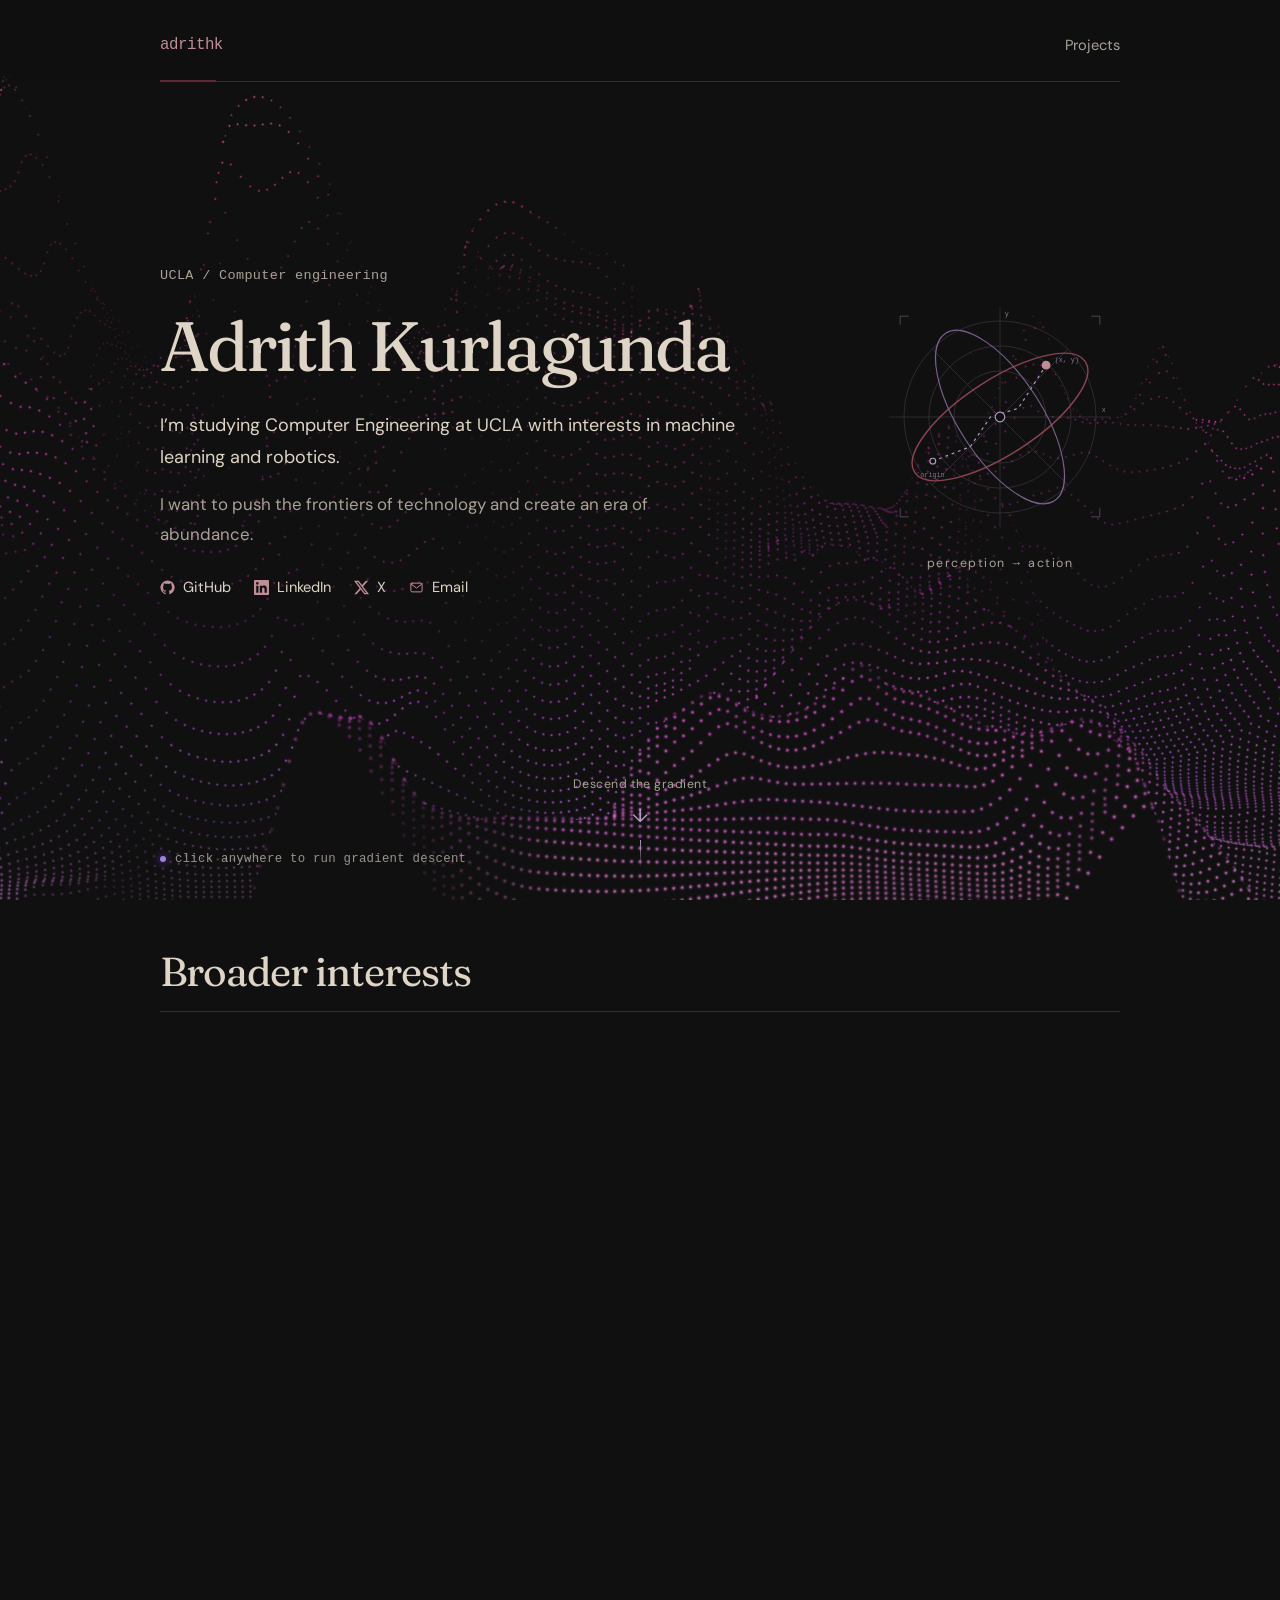
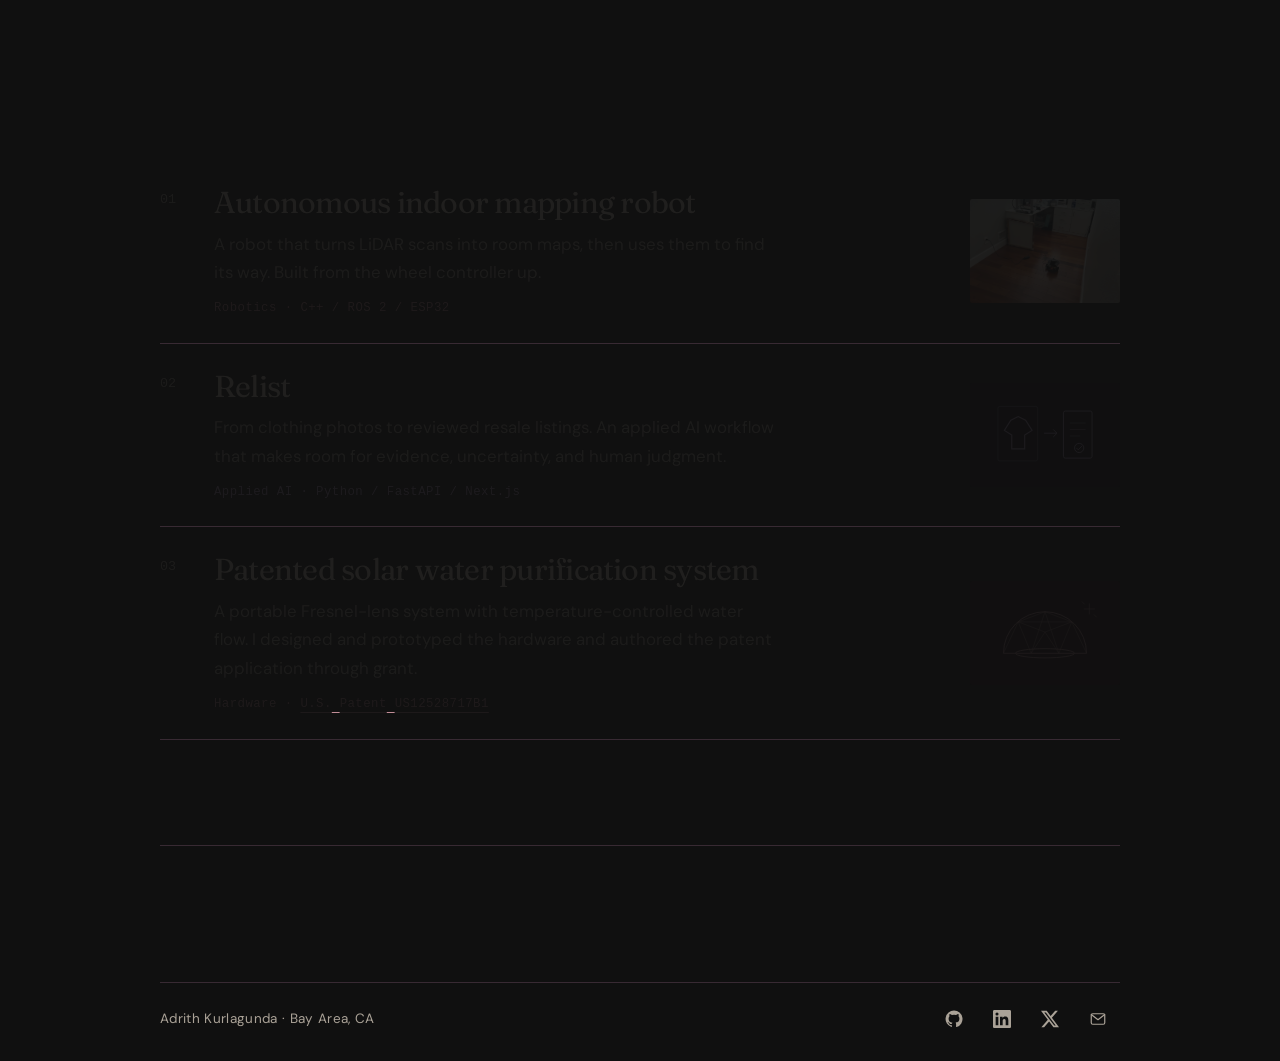
==== index.html @ 8c5bf511 "Speed up the terrain, add a click hint, and tune it for phones The terrain now spawns in over about " ====
<!doctype html>

<html lang="en">
<head>
<meta charset="utf-8">
<meta name="viewport" content="width=device-width, initial-scale=1">
<meta name="theme-color" content="#101010"><title>Adrith Kurlagunda — UCLA · Machine Learning &amp; Robotics</title>
<meta name="description" content="Adrith Kurlagunda, a UCLA computer engineering student from the Bay Area interested in machine learning, robotics, and creating an era of abundance.">
<meta property="og:title" content="Adrith Kurlagunda — UCLA · Machine Learning &amp; Robotics">
<meta property="og:description" content="Adrith Kurlagunda, a UCLA computer engineering student from the Bay Area interested in machine learning, robotics, and creating an era of abundance.">
<meta property="og:type" content="website">
<link rel="icon" type="image/svg+xml" href="assets/favicon.svg">
<link rel="preload" href="assets/fonts/fraunces-latin-400-normal.woff2" as="font" type="font/woff2" crossorigin>
<link rel="preload" href="assets/fonts/dm-sans-latin-400-normal.woff2" as="font" type="font/woff2" crossorigin>
<script src="assets/reveal.js" defer></script>
<script src="assets/terrain.js?v=6" defer></script>
<script src="assets/scroll-text.js" defer></script>
<link rel="stylesheet" href="styles.css?v=7">
</head>

<body class="home-page"><canvas class="terrain-canvas" aria-hidden="true"></canvas><a class="skip" href="#main">Skip to content</a>
<div class="shell">
<header class="site-header"><a class="wordmark" href="index.html" aria-label="Adrith Kurlagunda, home"><span>adrithk</span></a>
<nav class="nav" aria-label="Main navigation"><a href="projects/index.html">Projects</a>
</nav>
</header>
<main id="main" tabindex="-1">
<section class="hero" aria-labelledby="intro-title">
<div class="hero-copy">
<p class="eyebrow">UCLA / Computer engineering
</p>
<h1 id="intro-title">Adrith Kurlagunda</h1>
<p class="intro">I’m studying Computer Engineering at UCLA with interests in machine learning and robotics.
</p>
<p class="hero-note">I want to push the frontiers of technology and create an era of abundance.
</p>
<div class="socials"><a href="https://github.com/adrithk"><svg viewBox="0 0 24 24" fill="currentColor" aria-hidden="true"><path d="M12 .75a11.25 11.25 0 0 0-3.558 21.923c.563.103.769-.244.769-.542 0-.267-.01-.975-.015-1.914-3.13.68-3.79-1.508-3.79-1.508-.512-1.3-1.25-1.646-1.25-1.646-1.022-.699.078-.685.078-.685 1.13.079 1.724 1.16 1.724 1.16 1.005 1.722 2.638 1.225 3.28.937.103-.728.393-1.225.715-1.507-2.5-.285-5.128-1.25-5.128-5.566 0-1.23.44-2.232 1.16-3.02-.116-.284-.503-1.43.11-2.98 0 0 .946-.303 3.095 1.153a10.79 10.79 0 0 1 5.635 0c2.148-1.456 3.093-1.154 3.093-1.154.614 1.55.228 2.697.112 2.981.722.788 1.158 1.79 1.158 3.02 0 4.328-2.632 5.278-5.14 5.557.404.35.766 1.042.766 2.1 0 1.516-.014 2.739-.014 3.111 0 .3.203.65.774.54A11.252 11.252 0 0 0 12 .75Z"/></svg><span>GitHub</span></a><a href="https://www.linkedin.com/in/adrith-kurlagunda-428865277/"><svg viewBox="0 0 24 24" fill="currentColor" aria-hidden="true"><path d="M20.447 20.452h-3.554v-5.569c0-1.328-.027-3.037-1.852-3.037-1.853 0-2.136 1.445-2.136 2.939v5.667H9.351V9h3.414v1.561h.049c.476-.9 1.637-1.85 3.37-1.85 3.601 0 4.267 2.37 4.267 5.455v6.286ZM5.337 7.433a2.062 2.062 0 1 1 0-4.124 2.062 2.062 0 0 1 0 4.124Zm1.782 13.019H3.555V9h3.564v11.452ZM22.225 0H1.771C.792 0 0 .774 0 1.729v20.542C0 23.227.792 24 1.771 24h20.451C23.2 24 24 23.227 24 22.271V1.729C24 .774 23.2 0 22.222 0h.003Z"/></svg><span>LinkedIn</span></a><a href="https://x.com/adrithk82"><svg viewBox="0 0 24 24" fill="currentColor" aria-hidden="true"><path d="M18.901 1.153h3.68l-8.04 9.19L24 22.846h-7.406l-5.8-7.584-6.64 7.584H.47l8.6-9.835L0 1.154h7.594l5.243 6.932 6.064-6.933ZM17.61 20.64h2.039L6.486 3.24H4.298L17.61 20.64Z"/></svg><span>X</span></a><a href="mailto:adrithk@g.ucla.edu"><svg viewBox="0 0 24 24" fill="none" stroke="currentColor" stroke-width="1.6" stroke-linecap="round" stroke-linejoin="round" aria-hidden="true"><rect x="3" y="5" width="18" height="14" rx="2"/><path d="m3 6 9 7 9-7"/></svg><span>Email</span></a>
</div>
</div>
<figure class="hero-art"><svg viewBox="0 0 250 250" fill="none" xmlns="http://www.w3.org/2000/svg" role="img" aria-labelledby="orbit-title"><title id="orbit-title">An abstract sensing diagram with concentric scan lines and a plotted path</title><g stroke="currentColor" stroke-width=".8" opacity=".25"><path d="M125 10v230M10 125h230"/><circle cx="125" cy="125" r="100"/><circle cx="125" cy="125" r="74"/><circle cx="125" cy="125" r="48"/><path d="m54 54 142 142M54 196 196 54"/></g><g stroke="currentColor" stroke-width="1.2"><ellipse class="orbit-burgundy" cx="125" cy="125" rx="106" ry="39" transform="rotate(-33 125 125)"/><ellipse class="orbit-plum" cx="125" cy="125" rx="43" ry="104" transform="rotate(-33 125 125)" opacity=".65"/><path d="m55 171 39-15 21-31 29-9 29-45" stroke-dasharray="3 4"/><circle cx="125" cy="125" r="5" fill="var(--paper)"/><circle class="orbit-point" cx="173" cy="71" r="4" fill="currentColor"/><circle cx="55" cy="171" r="3" fill="var(--paper)"/></g><g fill="currentColor" font-family="monospace" font-size="7" opacity=".7"><text x="182" y="68">(x, y)</text><text x="130" y="20">y</text><text x="231" y="120">x</text><text x="42" y="188">origin</text></g><path d="M21 29v-9h9M220 20h9v9M229 220v9h-9M30 229h-9v-9" stroke="currentColor" stroke-width=".8" opacity=".5"/></svg><figcaption>perception <span aria-hidden="true">→</span> action</figcaption></figure>
<a class="scroll-cue" href="#about"><span>Descend the gradient</span><span aria-hidden="true">↓</span></a>
</section>

<section class="broader-interests" id="about" aria-labelledby="interests-title">
<div class="section-heading">
<h2 id="interests-title">Broader interests</h2>
</div>
<div class="broader-copy">
<p>I believe many of the world’s biggest problems can be solved through intelligent humanoid robots and AI superintelligence. I want to help build systems that can reason through difficult problems and act intelligently in the physical world.</p>
<p>My interests span robot learning (VLAs, WAMs, RL) and improving the capabilities of large language models. In robotics, I’m interested in how humanoids can learn useful skills and generalize to unfamiliar tasks and environments. For LLMs, I’m interested in advancing their ability to reason, learn, and solve increasingly complex problems through post-training and RL. What draws me to both is the possibility of turning progress in AI into useful work at a much larger scale.</p>
</div>
</section>

<section class="personal" id="personal" aria-labelledby="personal-title">
<div class="section-heading">
<h2 id="personal-title">Personal interests
</h2>
</div>
<div class="interest-feature">
<div>
<p>Making coffee is my favorite part of the day. Slowing down to brew a cup gives me time to think, and I love trying new cafés.</p>
<p>I also enjoy reading about politics and economics in my free time.</p>
<p>I love playing sports, especially soccer and spikeball.</p>
</div>
<figure class="coffee-gallery">
<div class="coffee-photos">
<a href="assets/coffee/latte-01.jpg" target="_blank" rel="noopener" aria-label="View my first latte-art photo at full size (opens in a new tab)"><img src="assets/coffee/latte-01.jpg" alt="A latte I made with layered white petals in a black cup, beside a milk pitcher" width="1200" height="1600" loading="lazy" decoding="async"></a>
<a href="assets/coffee/latte-02.jpg" target="_blank" rel="noopener" aria-label="View my second latte-art photo at full size (opens in a new tab)"><img src="assets/coffee/latte-02.jpg" alt="A latte I made with a leaf-shaped milk pattern on a stone counter" width="1200" height="1600" loading="lazy" decoding="async"></a>
<a href="assets/coffee/latte-03.jpg" target="_blank" rel="noopener" aria-label="View my third latte-art photo at full size (opens in a new tab)"><img src="assets/coffee/latte-03.jpg" alt="A latte I made with a layered tulip pattern, surrounded by coffee-making tools" width="1200" height="1600" loading="lazy" decoding="async"></a>
</div>
<figcaption>A few cups I’ve made.</figcaption>
</figure>
</div>
</section>

<section id="work" aria-labelledby="work-title">
<div class="section-heading">
<h2 id="work-title">Selected work
</h2><span>01 — 03</span>
</div>
<article class="project-row"><span class="project-number" aria-hidden="true">01</span>
<div>
<h3><a href="projects/autonomous-mapping-robot/index.html">Autonomous indoor mapping robot </a>
</h3>
<p>A robot that turns LiDAR scans into room maps, then uses them to find its way. Built from the wheel controller up.
</p>
<div class="tags">Robotics · C++ / ROS 2 / ESP32
</div>
</div><a class="project-thumb" href="projects/autonomous-mapping-robot/index.html" aria-label="Read about Autonomous indoor mapping robot"><img src="assets/robot.jpg" alt="" width="150" height="104" loading="lazy"></a>
</article>
<article class="project-row"><span class="project-number" aria-hidden="true">02</span>
<div>
<h3><a href="projects/relist/index.html">Relist </a>
</h3>
<p>From clothing photos to reviewed resale listings. An applied AI workflow that makes room for evidence, uncertainty, and human judgment.
</p>
<div class="tags">Applied AI · Python / FastAPI / Next.js
</div>
</div><a class="project-thumb" href="projects/relist/index.html" aria-label="Read about Relist"><svg viewBox="0 0 130 85" fill="none" aria-hidden="true"><rect x="14" y="11" width="43" height="59" rx="2" stroke="currentColor" opacity=".4"/><path d="m28 26 8-4 8 4 7 11-8 5v15H29V42l-8-5 7-11Z" stroke="currentColor" stroke-width="1.2"/><path d="M64 40h14m-4-4 4 4-4 4" stroke="currentColor"/><rect x="85" y="16" width="31" height="51" rx="2" stroke="currentColor"/><path d="M92 29h17M92 36h17M92 43h11" stroke="currentColor" opacity=".5"/><circle cx="102" cy="56" r="5" stroke="currentColor"/><path d="m99 56 2 2 4-4" stroke="currentColor"/></svg></a>
</article>
<article class="project-row"><span class="project-number" aria-hidden="true">03</span>
<div>
<h3><a href="projects/solar-water-purification/index.html">Patented solar water purification system</a>
</h3>
<p>A portable Fresnel-lens system with temperature-controlled water flow. I designed and prototyped the hardware and authored the patent application through grant.
</p>
<div class="tags">Hardware · <a href="https://patents.google.com/patent/US12528717B1/en">U.S. Patent US12528717B1</a>
</div>
</div><a class="project-thumb" href="projects/solar-water-purification/index.html" aria-label="Read about Patented solar water purification system"><svg viewBox="0 0 130 85" fill="none" aria-hidden="true"><path d="M20 65a45 45 0 0 1 90 0Z" stroke="currentColor"/><path d="M20 65 36 31l29-11 29 11 16 34M36 31l14 34 15-45 15 45 14-34M36 31h58M50 65 65 42l15 23M36 31l29 11 29-11" stroke="currentColor" opacity=".5"/><ellipse cx="65" cy="65" rx="32" ry="5" stroke="currentColor"/><path d="M113 11v12M107 17h12M105 9l3 3M118 23l3 3" stroke="currentColor" opacity=".65"/></svg></a>
</article>
<div class="projects-action"><a class="all-projects-link" href="projects/index.html">See all projects</a></div>
</section>

<section class="contact" id="contact" aria-labelledby="contact-title">
<div>
<h2 id="contact-title">Contact me
</h2>
<p>If you’re working on machine learning, robotics, or something in between, I’d love to connect.
</p>
</div><a href="mailto:adrithk@g.ucla.edu">Get in touch </a>
</section>
</main>
<footer class="site-footer"><span>Adrith Kurlagunda <span aria-hidden="true">·</span> Bay Area, CA</span><nav class="footer-socials" aria-label="Social links">
<a href="https://github.com/adrithk" aria-label="GitHub" title="GitHub"><svg viewBox="0 0 24 24" fill="currentColor" aria-hidden="true"><path d="M12 .75a11.25 11.25 0 0 0-3.558 21.923c.563.103.769-.244.769-.542 0-.267-.01-.975-.015-1.914-3.13.68-3.79-1.508-3.79-1.508-.512-1.3-1.25-1.646-1.25-1.646-1.022-.699.078-.685.078-.685 1.13.079 1.724 1.16 1.724 1.16 1.005 1.722 2.638 1.225 3.28.937.103-.728.393-1.225.715-1.507-2.5-.285-5.128-1.25-5.128-5.566 0-1.23.44-2.232 1.16-3.02-.116-.284-.503-1.43.11-2.98 0 0 .946-.303 3.095 1.153a10.79 10.79 0 0 1 5.635 0c2.148-1.456 3.093-1.154 3.093-1.154.614 1.55.228 2.697.112 2.981.722.788 1.158 1.79 1.158 3.02 0 4.328-2.632 5.278-5.14 5.557.404.35.766 1.042.766 2.1 0 1.516-.014 2.739-.014 3.111 0 .3.203.65.774.54A11.252 11.252 0 0 0 12 .75Z"/></svg></a>
<a href="https://www.linkedin.com/in/adrith-kurlagunda-428865277/" aria-label="LinkedIn" title="LinkedIn"><svg viewBox="0 0 24 24" fill="currentColor" aria-hidden="true"><path d="M20.447 20.452h-3.554v-5.569c0-1.328-.027-3.037-1.852-3.037-1.853 0-2.136 1.445-2.136 2.939v5.667H9.351V9h3.414v1.561h.049c.476-.9 1.637-1.85 3.37-1.85 3.601 0 4.267 2.37 4.267 5.455v6.286ZM5.337 7.433a2.062 2.062 0 1 1 0-4.124 2.062 2.062 0 0 1 0 4.124Zm1.782 13.019H3.555V9h3.564v11.452ZM22.225 0H1.771C.792 0 0 .774 0 1.729v20.542C0 23.227.792 24 1.771 24h20.451C23.2 24 24 23.227 24 22.271V1.729C24 .774 23.2 0 22.222 0h.003Z"/></svg></a>
<a href="https://x.com/adrithk82" aria-label="X" title="X"><svg viewBox="0 0 24 24" fill="currentColor" aria-hidden="true"><path d="M18.901 1.153h3.68l-8.04 9.19L24 22.846h-7.406l-5.8-7.584-6.64 7.584H.47l8.6-9.835L0 1.154h7.594l5.243 6.932 6.064-6.933ZM17.61 20.64h2.039L6.486 3.24H4.298L17.61 20.64Z"/></svg></a>
<a href="mailto:adrithk@g.ucla.edu" aria-label="Email Adrith" title="Email"><svg viewBox="0 0 24 24" fill="none" stroke="currentColor" stroke-width="1.6" stroke-linecap="round" stroke-linejoin="round" aria-hidden="true"><rect x="3" y="5" width="18" height="14" rx="2"/><path d="m3 6 9 7 9-7"/></svg></a>
</nav>
</footer>
</div>
</body>
</html>
---- styles.css ----
/* Locally bundled upright fonts. Licenses are in assets/fonts/. */
@font-face {
  font-family: 'Fraunces';
  src: url('assets/fonts/fraunces-latin-400-normal.woff2') format('woff2');
  font-style: normal;
  font-weight: 400;
  font-display: swap;
}
@font-face {
  font-family: 'DM Sans';
  src: url('assets/fonts/dm-sans-latin-400-normal.woff2') format('woff2');
  font-style: normal;
  font-weight: 400;
  font-display: swap;
}

/* Edit these tokens to change the visual direction across the site. */
:root {
  color-scheme: dark;
  --paper: #101010;
  --ink: #ded5c6;
  --muted: #aaa297;
  /* Light tones carry text; deep pigments are decorative accents. */
  --accent: #b59cc3;
  --accent-warm: #c18d97;
  --burgundy: #612634;
  --burgundy-edge: #8b4354;
  --plum: #3d294a;
  --purple-edge: #79608b;
  --line: #382a33;
  --wash: #1d151b;
  --wash-purple: #1b1720;
  --sans: 'DM Sans', 'Helvetica Neue', sans-serif;
  --display: 'Fraunces', 'Iowan Old Style', Georgia, serif;
  --mono: 'SFMono-Regular', Consolas, 'Liberation Mono', monospace;
  --width: 960px;
  /* Shared type scale; spacing and image sizes stay independent. */
  --font-size-base: 18px;
}


* {
  box-sizing:border-box
}

html {
  font-size:var(--font-size-base);
  scroll-behavior:smooth;
  scroll-padding-top:35px
}

body {
  margin:0;
  background:var(--paper);
  color:var(--ink);
  font:1rem/1.7 var(--sans);
  -webkit-font-smoothing:antialiased
}

::selection {
  background:var(--burgundy);
  color:var(--ink)
}

a {
  color:inherit;
  text-underline-offset:5px;
  text-decoration-thickness:1px
}

a:hover {
  color:var(--accent)
}

a:focus-visible,summary:focus-visible {
  outline:2px solid var(--accent);
  outline-offset:6px
}

img,svg,video {
  max-width:100%;
  display:block
}

img {
  height:auto
}

button,a {
  -webkit-tap-highlight-color:transparent
}

.shell {
  max-width:var(--width);
  margin:auto;
  padding:0 32px
}

.skip {
  position:absolute;
  top:-80px;
  left:20px;
  padding:8px 16px;
  background:var(--ink);
  color:var(--paper);
  z-index:10
}

.skip:focus {
  top:10px
}

.site-header {
  display:flex;
  justify-content:space-between;
  align-items:center;
  padding:34px 0 25px;
  border-bottom:1px solid var(--line);
  position:relative;
}

.site-header::after {
  content:'';
  position:absolute;
  left:0;
  bottom:-1px;
  width:56px;
  height:2px;
  background:var(--burgundy);
}

.wordmark {
  text-decoration:none;
  display:flex;
  align-items:center;
  gap:12px;
  font:0.8125rem var(--mono);
  color:var(--accent-warm);
  letter-spacing:-.03em
}

.nav {
  display:flex;
  align-items:baseline;
  gap:25px;
  font-size:0.75rem;
  line-height:20px;
}

.nav a {
  display:block;
  margin:0;
  padding:0;
  font:inherit;
  white-space:nowrap;
  text-decoration:none;
  color:var(--muted)
}

.nav a:hover {
  color:var(--ink)
}

.eyebrow,.section-label,.figure-label {
  font:0.6875rem/1.5 var(--mono);
  text-transform:none;
  letter-spacing:.025em;
  color:var(--muted)
}

.hero {
  position:relative;
  display:grid;
  grid-template-columns:minmax(0,1fr) 240px;
  align-items:center;
  column-gap:42px;
  row-gap:42px;
  padding:78px 0 42px;
}

.hero .eyebrow {
  display:flex;
  gap:8px;
  align-items:center;
  margin:0 0 20px
}

h1,h2,h3,p {
  margin-top:0
}

h1,h2,h3 {
  font-weight:400
}

h1 {
  font:400 clamp(2.5rem,5vw,3.375rem)/1.12 var(--display);
  letter-spacing:-.035em;
  margin-bottom:22px
}

.intro {
  font-size:1rem;
  line-height:1.8;
  max-width:510px;
  margin-bottom:15px
}

.hero-note {
  font-size:0.875rem;
  color:var(--muted);
  max-width:480px;
  line-height:1.8
}

.socials {
  display:flex;
  flex-wrap:wrap;
  gap:23px;
  font-size:0.75rem;
  margin-top:25px
}

.socials a {
  display:inline-flex;
  align-items:center;
  gap:8px;
  min-height:28px;
  text-decoration:none;
  border-bottom:1px solid transparent;
}

.socials svg {
  width:14px;
  height:14px;
  flex-shrink:0;
  color:var(--accent-warm);
}

.socials a:hover {
  border-bottom-color:var(--burgundy-edge);
}

section {
  scroll-margin-top:35px
}

.section-heading {
  display:flex;
  align-items:center;
  justify-content:space-between;
  border-bottom:1px solid var(--line);
  padding-bottom:14px;
  margin-bottom:0
}

.section-heading h2 {
  font:0.6875rem var(--mono);
  text-transform:none;
  letter-spacing:.025em;
  margin:0
}

.section-heading > span {
  font:0.6875rem var(--mono);
  color:var(--muted)
}

.project-row {
  display:grid;
  grid-template-columns:30px minmax(0,1fr) 150px;
  gap:24px;
  padding:29px 0;
  border-bottom:1px solid var(--line);
  align-items:center
}

.project-number {
  font:0.6875rem var(--mono);
  color:var(--muted);
  align-self:start;
  padding-top:8px
}

.project-row :is(h2,h3) {
  font:400 1.6875rem/1.2 var(--display);
  letter-spacing:-.025em;
  margin:0 0 9px
}

.project-row :is(h2,h3) a {
  text-decoration:none
}

.project-row p {
  font-size:0.8125rem;
  line-height:1.8;
  max-width:520px;
  color:var(--muted);
  margin:0 0 12px
}

.tags {
  font:0.625rem/1.6 var(--mono);
  letter-spacing:.035em;
  color:var(--accent)
}

.project-thumb {
  height:104px;
  width:150px;
  overflow:hidden;
  border-radius:2px;
  background:var(--wash);
  display:flex;
  align-items:center;
  justify-content:center;
  text-decoration:none;
  transition:background .2s
}

.project-thumb img {
  width:100%;
  height:100%;
  object-fit:cover
}

.project-thumb svg {
  width:120px;
  height:85px;
  color:var(--accent)
}

.project-row:hover .project-thumb {
  background:var(--plum)
}

.projects-action {
  display:flex;
  justify-content:flex-end;
  margin-top:24px;
}

.all-projects-link {
  display:inline-flex;
  align-items:center;
  min-height:44px;
  padding:9px 17px;
  border:1px solid var(--burgundy-edge);
  border-radius:2px;
  font-size:0.75rem;
  text-decoration:none;
  transition:background 180ms ease,border-color 180ms ease,color 180ms ease;
}

.all-projects-link:hover {
  background:var(--wash-purple);
  border-color:var(--purple-edge);
  color:var(--ink);
}

.projects-index {
  padding:45px 0 62px;
}

.project-index-header {
  padding-bottom:24px;
}

.project-index-header .project-lede {
  max-width:580px;
  font-size:0.9375rem;
  margin-bottom:0;
}

.project-index-list {
  border-top:1px solid var(--line);
}

/* Work in progress keeps the same project language, with an explicit status. */
.project-index-progress { margin-top:42px; }
.project-index-progress .section-heading { margin-bottom:18px; }
.project-title-line { display:flex; align-items:baseline; gap:14px; flex-wrap:wrap; margin-bottom:9px; }
.project-title-line h2 { margin:0; }
.project-status-badge {
  display:inline-flex;
  align-items:center;
  flex-shrink:0;
  padding:4px 8px;
  border:1px solid var(--purple-edge);
  border-radius:3px;
  background:var(--wash-purple);
  color:var(--accent);
  font:0.625rem/1.3 var(--mono);
  letter-spacing:.07em;
}
.project-status { display:flex; align-items:center; gap:12px; margin:0 0 22px; color:var(--muted); font:0.75rem/1.6 var(--sans); }
.project-study {
  margin:0 0 26px;
  padding:22px 24px 18px;
  border:1px solid var(--line);
  border-radius:3px;
  background:radial-gradient(ellipse at 55% 50%,var(--wash-purple),var(--paper) 80%);
}
.project-study .figure-label { display:block; color:var(--accent); }
.project-study svg { display:block; width:100%; height:auto; margin:16px 0 8px; color:var(--accent); }
.project-study figcaption { color:var(--muted); font:0.75rem/1.7 var(--sans); }
.project-facts { display:grid; grid-template-columns:repeat(3,minmax(0,1fr)); margin:24px 0 12px; border:1px solid var(--line); border-radius:3px; }
.project-facts > div { padding:20px 18px; }
.project-facts > div + div { border-left:1px solid var(--line); }
.project-facts dt { color:var(--muted); font:0.6875rem/1.6 var(--mono); }
.project-facts dd { margin:8px 0 0; color:var(--ink); font:1.75rem/1.1 var(--display); }
.project-facts dd small { display:block; margin-top:6px; color:var(--muted); font:0.6875rem/1.5 var(--sans); }
.project-body .facts-note { font-size:0.75rem; line-height:1.7; margin-top:10px; }
@media(max-width:560px) {
  .project-index-progress { margin-top:32px; }
  .project-title-line { gap:10px; }
  .project-study { padding:18px 14px; }
  .project-facts > div { padding:16px 10px; }
  .project-facts dt { font-size:0.625rem; }
  .project-facts dd { font-size:1.125rem; white-space:nowrap; }
}

.below-work {
  display:grid;
  grid-template-columns:1fr 1fr;
  gap:65px;
  padding-top:55px
}

.experience {
  display:grid;
  grid-template-columns:1fr auto;
  gap:5px 12px;
  padding:20px 0 16px;
  border-bottom:1px solid var(--line)
}

.experience h3 {
  font:0.9375rem var(--sans);
  margin:0
}

.experience time {
  font-size:0.6875rem;
  color:var(--muted)
}

.experience .role {
  grid-column:1/-1;
  font-size:0.75rem;
  color:var(--accent);
  margin:0
}

.experience p {
  grid-column:1/-1;
  font-size:0.75rem;
  color:var(--muted);
  margin:3px 0 0;
  line-height:1.8
}

.personal h3 {
  font:400 1.5rem var(--display);
  margin:22px 0 12px;
  letter-spacing:-.02em
}

.personal p {
  font-size:0.8125rem;
  color:var(--muted);
  line-height:1.75
}

.personal > p:not(.sports) { margin-bottom:0; }

.coffee-gallery {
  margin:22px 0 0;
}

.coffee-photos {
  display:grid;
  grid-template-columns:repeat(3,minmax(0,1fr));
  align-items:start;
  gap:9px;
}

.coffee-photos a {
  display:block;
  overflow:hidden;
  cursor:zoom-in;
  background:var(--wash);
  border-radius:2px;
}

.coffee-photos img {
  width:100%;
  height:auto;
  aspect-ratio:1;
  object-fit:cover;
}

.coffee-gallery figcaption {
  margin-top:9px;
  font-size:0.625rem;
  color:var(--muted);
}

.personal .sports {
  border-top:0;
  padding:0;
  margin:22px 0 0;
  max-width:38ch;
}

.personal .sports::before {
  content:'';
  display:block;
  width:30px;
  height:1px;
  margin-bottom:15px;
  background:var(--burgundy-edge);
}

.contact {
  margin-top:67px;
  padding:36px 0 38px;
  border-top:1px solid var(--line);
  display:flex;
  justify-content:space-between;
  align-items:center;
  gap:25px
}

.contact h2 {
  font:400 1.9375rem var(--display);
  letter-spacing:-.025em;
  margin:0 0 7px
}

.contact p {
  font-size:0.8125rem;
  color:var(--muted);
  margin:0
}

.contact>a {
  font-size:0.8125rem;
  white-space:nowrap
}

.site-footer {
  padding:20px 0 30px;
  border-top:1px solid var(--line);
  display:flex;
  justify-content:space-between;
  align-items:center;
  gap:15px;
  font-size:0.625rem;
  color:var(--muted);
  letter-spacing:.025em
}

.site-footer a {
  text-decoration:none
}

.footer-socials {
  display:flex;
  align-items:center;
  gap:4px;
  flex-shrink:0;
}

.footer-socials a {
  display:flex;
  align-items:center;
  justify-content:center;
  width:44px;
  height:44px;
  color:var(--muted);
  transition:color 180ms ease;
}

.footer-socials a:hover {
  color:var(--accent-warm);
  background:var(--wash);
}

.footer-socials svg {
  width:18px;
  height:18px;
}

.project-main {
  max-width:740px;
  margin:auto;
  padding-top:45px
}

.back {
  font-size:0.75rem;
  color:var(--muted);
  text-decoration:none;
  display:inline-block;
  margin-bottom:44px
}

.project-header .eyebrow {
  margin-bottom:17px
}

.project-header h1 {
  font-size:clamp(2rem,4vw,2.625rem);
  max-width:680px;
  margin-bottom:22px
}

.project-lede {
  font:1.125rem/1.8 var(--sans);
  color:var(--muted);
  max-width:680px
}

.project-meta {
  display:flex;
  justify-content:space-between;
  align-items:start;
  gap:22px;
  padding:22px 0 25px;
  border-top:1px solid var(--line);
  border-bottom:1px solid var(--line);
  margin-top:28px
}

.project-meta .tags {
  max-width:360px;
  font-size:0.6875rem
}

.project-meta .socials {
  margin-top:0;
  gap:17px;
  flex-shrink:0
}

.project-body {
  padding-top:34px
}

.project-body h2 {
  font:400 1.8125rem/1.3 var(--display);
  letter-spacing:-.025em;
  margin:41px 0 16px
}

.project-body h3 {
  font:1.0625rem var(--sans);
  margin:25px 0 10px
}

.project-body p,.project-body li {
  font-size:0.9375rem;
  line-height:1.9;
  color:var(--muted)
}

.project-body ul {
  padding-left:20px
}

.project-body li {
  padding-left:5px;
  margin-bottom:13px
}

.project-body strong {
  font-weight:550;
  color:var(--ink)
}

.photo-pair {
  display:grid;
  grid-template-columns:1fr 1fr;
  gap:14px;
  margin:0
}

.photo-pair img {
  width:100%;
  aspect-ratio:4/3;
  object-fit:cover;
  border-radius:2px
}

.photo-pair figcaption,.wide-figure figcaption {
  font:0.6875rem/1.7 var(--sans);
  color:var(--muted);
  padding-top:10px
}

.wide-figure {
  margin:30px 0
}

.wide-figure video {
  width:100%;
  max-height:410px;
  background:var(--wash);
  border-radius:2px
}

.diagram {
  padding:25px 24px;
  background:var(--wash);
  border:1px solid var(--line);
  border-radius:2px;
  margin:25px 0 30px
}

.diagram>.figure-label {
  display:block;
  margin-bottom:20px
}

.flow {
  display:flex;
  align-items:stretch;
  justify-content:center;
  gap:9px
}

.flow-node {
  flex:1;
  min-width:0;
  border:1px solid var(--line);
  background:var(--paper);
  padding:14px 8px;
  font:0.75rem/1.55 var(--sans);
  text-align:center;
  color:var(--ink)
}

.flow-node small {
  display:block;
  font-size:0.625rem;
  color:var(--muted);
  margin-top:4px
}

.flow-arrow {
  align-self:center;
  color:var(--accent);
  font-size:0.9375rem
}

.diagram-note {
  font:0.6875rem/1.8 var(--sans)!important;
  color:var(--muted)!important;
  margin:15px 0 0!important;
  text-align:center
}

.callout {
  border-left:2px solid var(--burgundy-edge);
  padding:1px 0 1px 20px;
  margin:30px 0
}

.callout p {
  font-size:0.8125rem;
  margin:0
}

.project-next {
  border-top:1px solid var(--line);
  padding:30px 0 40px;
  margin-top:50px;
  display:flex;
  justify-content:space-between;
  align-items:center;
  gap:20px
}

.project-next a {
  text-decoration:none
}

.project-next .next-label {
  font-size:0.625rem;
  color:var(--muted);
  display:block;
  letter-spacing:.1em;
  text-transform:none;
  margin-bottom:5px
}

.project-next .next-title {
  font:1.5rem var(--display)
}

.project-next .back-home {
  font-size:0.75rem;
  color:var(--muted)
}

.solar-diagram {
  width:100%;
  height:auto;
  max-height:310px;
  color:var(--accent);
  margin:auto
}

.links-note a {
  color:var(--accent)
}

.resume-page .shell {
  display:flex;
  flex-direction:column;
  min-height:100svh;
}

.resume-main {
  flex:1;
  padding:42px 0 30px;
}

.resume-placeholder {
  border-top:1px solid var(--line);
  padding:28px 0 60px;
}

.resume-placeholder p {
  max-width:36ch;
  margin:0;
  color:var(--muted);
  font-size:1rem;
  line-height:1.8;
}

.resume-main .back {
  margin-bottom:28px;
}

.resume-heading {
  display:flex;
  align-items:center;
  justify-content:space-between;
  gap:20px;
  margin-bottom:28px;
}

.resume-heading .eyebrow {
  margin-bottom:9px;
}

.resume-heading h1 {
  margin:0;
}

.resume-pdf-link {
  font-size:0.75rem;
  white-space:nowrap;
}

.resume-document {
  margin:0;
}

.resume-viewer {
  display:block;
  width:100%;
  height:auto;
  border:1px solid var(--line);
  background:var(--wash);
}

.resume-viewer-note {
  margin:14px 0 0;
  font-size:0.75rem;
  color:var(--muted);
}

@media(max-width:560px) {
  .resume-main { padding-top:28px; }
  .resume-heading { align-items:end; }

}


@media(min-width:1100px) {
  .shell {
  padding:0
}


}


@media(max-width:760px) {
  .hero {
    grid-template-columns:minmax(0,1fr) 185px;
    column-gap:24px;
    padding-top:58px;
  }

.below-work {
  gap:35px
}

.nav {
  gap:19px
}

.project-meta {
  flex-direction:column
}

.project-meta .socials {
  flex-shrink:1
}


}


@media(max-width:560px) {
  .shell {
  padding:0 23px
}

.site-header {
  padding:23px 0 20px
}

.wordmark {
  font-size:0.75rem;
  gap:8px
}

.nav {
  gap:17px;
  font-size:0.6875rem
}

.hero {
  grid-template-columns:1fr;
  padding-top:43px;
  position:relative;
  gap:0
}

.hero h1 {
  font-size:clamp(2.1875rem,9.5vw,2.6875rem);
  max-width:100%
}

.hero .eyebrow {
  font-size:0.5625rem
}

.intro {
  font-size:0.9375rem;
  max-width:100%
}

.hero-note {
  font-size:0.8125rem
}

.socials {
  gap:22px
}

.project-row {
  grid-template-columns:20px minmax(0,1fr);
  gap:12px;
  padding:25px 0
}

.project-row :is(h2,h3) {
  font-size:1.4375rem
}

.project-row p {
  font-size:0.75rem
}

.project-thumb {
  display:none
}

.below-work {
  grid-template-columns:1fr;
  gap:38px;
  padding-top:40px
}

.personal p {
  font-size:0.8125rem
}

.coffee-gallery { max-width:400px; }

.contact {
  margin-top:40px;
  flex-direction:column;
  align-items:start;
  gap:19px;
  padding:28px 0
}

.contact h2 {
  font-size:1.6875rem
}

.site-footer {
  font-size:0.5625rem
}

.project-main {
  padding-top:27px
}

.back {
  margin-bottom:30px
}

.project-header h1 {
  font-size:2rem
}

.project-lede {
  font-size:1rem
}

.project-body p,.project-body li {
  font-size:0.875rem
}

.project-body h2 {
  font-size:1.625rem
}

.photo-pair {
  grid-template-columns:1fr;
  gap:22px
}

.diagram {
  padding:20px 14px
}

.flow {
  flex-direction:column;
  gap:6px
}

.flow-node {
  padding:10px
}

.flow-arrow {
  transform:rotate(90deg);
  line-height:1.2
}

.project-next .next-title {
  font-size:1.125rem
}

.project-next {
  align-items:start
}

.solar-diagram {
  min-height:180px
}


}


@media(prefers-reduced-motion:reduce) {
  html {
  scroll-behavior:auto
}

*,*::before,*::after {
  transition:none!important;
  animation:none!important
}


}



/* Homepage context and personal notes. */
.background-note {
  margin:18px 0 0;
  color:var(--muted);
  font-size:0.75rem;
  line-height:1.8;
}
.hero .intro { max-width:580px; }
.hero-note { max-width:540px; }
@media(max-width:560px) {
  .hero { padding-bottom:32px; }
  .project-row :is(h2,h3) { font-size:1.5625rem; }
}

/* A full first screen keeps the introduction separate from the sections below. */
.home-page { --home-header-height:82px; }
.home-page .site-header { height:var(--home-header-height); }
.home-page .hero {
  min-height:calc(100svh - var(--home-header-height));
  grid-template-rows:1fr auto;
  padding:48px 0 24px;
  row-gap:28px;
}
.home-page #work { padding-top:35px; }

/* The diagram stays still; off-screen content resets for its next entrance. */
.hero-art {
  margin:0;
  color:var(--accent);
  width:100%;
  max-width:240px;
  justify-self:end;
}
.hero-art svg { width:100%; height:auto; }
.orbit-burgundy { stroke:var(--burgundy-edge); stroke-width:1.5; }
.orbit-plum { stroke:var(--purple-edge); opacity:1; }
.orbit-point { fill:var(--accent-warm); stroke:var(--accent-warm); }
.hero-art figcaption {
  margin-top:17px;
  text-align:center;
  color:var(--muted);
  font:0.625rem/1.5 var(--sans);
  letter-spacing:.12em;
}
.scroll-cue {
  grid-column:1/-1;
  justify-self:center;
  display:inline-flex;
  flex-direction:column;
  align-items:center;
  gap:9px;
  padding:8px 18px;
  color:var(--muted);
  font:0.6875rem/1.5 var(--sans);
  letter-spacing:.04em;
  text-decoration:none;
}
.scroll-cue span:last-child {
  color:var(--accent);
  display:inline-block;
  font-size:1.0625rem;
  transition:transform 250ms ease;
  animation:scroll-nudge 2.8s ease-in-out infinite;
}
.scroll-cue::after {
  content:'';
  width:1px;
  height:28px;
  background:linear-gradient(var(--accent),transparent);
}
.scroll-cue:hover { color:var(--ink); }
.scroll-cue:hover span:last-child { transform:translateY(3px); }
@keyframes scroll-nudge {
  0%,75%,100% { transform:translateY(0); }
  35% { transform:translateY(5px); }
}
.reveal {
  opacity:0;
  transform:translateY(16px);
  transition:opacity 700ms cubic-bezier(.2,.65,.3,1), transform 700ms cubic-bezier(.2,.65,.3,1);
  transition-delay:var(--reveal-delay,0ms);
}
.reveal.is-visible,.reveal:focus-within {
  opacity:1;
  transform:none;
}
.project-row.reveal {
  transform:translateY(38px);
  filter:blur(2px);
  transition:opacity 650ms ease,transform 900ms cubic-bezier(.16,1,.3,1),filter 700ms ease;
}
.project-row.reveal.is-visible,.project-row.reveal:focus-within {
  transform:none;
  filter:none;
}
.project-row.reveal .project-thumb > * {
  transform:scale(.95);
  transition:transform 1100ms cubic-bezier(.16,1,.3,1);
}
.project-row.reveal.is-visible .project-thumb > *,
.project-row.reveal:focus-within .project-thumb > * { transform:none; }
@media(max-width:560px) {
  .hero-art {
    width:160px;
    justify-self:center;
    margin:2px 0 0;
  }
  .hero-art figcaption { margin-top:10px; font-size:0.5625rem; }
  .scroll-cue { justify-self:center; }
  .home-page { --home-header-height:68px; }
  .home-page .hero {
    grid-template-rows:1fr auto auto;
    row-gap:16px;
    padding:30px 0 18px;
  }
  .home-page .hero h1 { margin-bottom:18px; }
  .home-page .hero .eyebrow { margin-bottom:16px; }
  .home-page .hero-art { width:140px; }
}
@media(max-width:560px) and (max-height:740px) {
  .home-page .hero { padding-top:18px; row-gap:10px; }
  .home-page .hero-art { width:90px; }
  .home-page .hero-art figcaption { display:none; }
  .home-page .hero .socials { margin-top:16px; }
  .home-page .scroll-cue::after { height:16px; }
}
@media(prefers-reduced-motion:reduce) {
  .reveal,.project-row.reveal { opacity:1; transform:none; filter:none; transition:none; }
  .scroll-cue:hover span:last-child { transform:none; }
}
@media print {
  .reveal,.project-row.reveal { opacity:1; transform:none; filter:none; transition:none; }
  .scroll-cue { display:none; }
}

/* Small fields of pigment, with readable warm and cool tones above them. */
.project-row:nth-of-type(odd) .tags { color:var(--accent-warm); }
.project-row:nth-of-type(2) .project-thumb { background:var(--wash-purple); }
.project-row:nth-of-type(3) .project-thumb { background:#25161c; }
.project-row:nth-of-type(3) .project-thumb svg { color:var(--accent-warm); }
.project-row:hover .project-thumb { background:var(--plum); }
.diagram { border-left:2px solid var(--burgundy); }
.contact > a { text-decoration-color:var(--accent-warm); }
.contact > a:hover { text-decoration-color:var(--accent); }

/* Homepage terrain (assets/terrain.js). A fixed backdrop behind the introduction; while scrolling, the script
   drifts it up a little and fades it out, so the next section arrives on the plain page. */
.terrain-canvas {
  position:fixed;
  top:0;
  left:0;
  width:100%;
  height:100vh;
  z-index:-1;
  pointer-events:none;
  display:block;
  will-change:opacity, transform;
}
/* The click hint terrain.js adds to the introduction: bottom left on wide screens, a line under the
   social links on phones. It fades in once the terrain has loaded and stays. */
.terrain-hint {
  position:absolute;
  left:0;
  bottom:34px;
  margin:0;
  display:flex;
  align-items:center;
  gap:9px;
  font:0.6875rem var(--mono);
  letter-spacing:.02em;
  color:var(--muted);
  white-space:nowrap;
  opacity:0;
  transition:opacity 700ms ease;
  pointer-events:none;
}
.terrain-hint.on { opacity:.9; }
.terrain-hint-dot {
  width:6px;
  height:6px;
  border-radius:50%;
  background:#b08bff;
  box-shadow:0 0 10px #8d62f0;
  animation:terrain-hint-pulse 2.4s ease-in-out infinite;
}
@keyframes terrain-hint-pulse {
  0%, 100% { transform:scale(.75); opacity:.55; }
  50% { transform:scale(1.15); opacity:1; }
}
@media(max-width:760px) {
  .terrain-hint { position:static; margin-top:20px; }
}
@media print {
  .terrain-canvas, .terrain-hint { display:none; }
}

/* Readable small text: labels, descriptions, dates, captions and the footer, one or two steps up
   from the original scale. These follow the rules above, so they also apply at phone widths. */
.wordmark { font-size:0.875rem; }
.nav { font-size:0.8125rem; }
.eyebrow,
.section-label,
.figure-label { font-size:0.75rem; }
.hero-note { font-size:0.9375rem; }
.socials { font-size:0.8125rem; }
.socials svg { width:15px; height:15px; }
.hero-art figcaption { font-size:0.6875rem; white-space:nowrap; }
.section-heading h2,
.section-heading > span { font-size:0.75rem; }
.project-number { font-size:0.75rem; }
.project-row p { font-size:0.9375rem; line-height:1.7; max-width:560px; }
.tags { font-size:0.6875rem; }
.all-projects-link { font-size:0.8125rem; }
.background-note { font-size:0.875rem; }
.experience h3 { font-size:1.0625rem; }
.experience time { font-size:0.75rem; }
.experience .role { font-size:0.8125rem; }
.experience p { font-size:0.875rem; line-height:1.7; }
.personal p { font-size:0.9375rem; }
.coffee-gallery figcaption { font-size:0.75rem; }
.contact p { font-size:0.9375rem; }
.contact > a { font-size:0.9375rem; }
.site-footer { font-size:0.75rem; }
.back { font-size:0.8125rem; }
.project-meta .tags { font-size:0.75rem; }
.callout p { font-size:0.875rem; }
.photo-pair figcaption,
.wide-figure figcaption { font-size:0.75rem; }
.flow-node { font-size:0.8125rem; }
.flow-node small { font-size:0.6875rem; }
.diagram-note { font-size:0.75rem !important; }
.project-next .next-label { font-size:0.6875rem; }
.project-next .back-home { font-size:0.8125rem; }
@media(max-width:560px) {
  .hero .eyebrow { font-size:0.6875rem; }
  .project-row p { font-size:0.875rem; }
  .personal p { font-size:0.875rem; }
}
@media(max-width:560px) {
  .site-footer {
    flex-direction:column-reverse;
    align-items:flex-start;
    gap:2px;
    padding-top:10px;
  }
  .footer-socials { margin-left:-13px; }
}

/* A larger name on the homepage at desktop widths; it is the only thing on the opening screen. */
@media(min-width:761px) {
  .home-page .hero h1 {
    font-size:clamp(2.75rem,5.7vw,3.875rem);
    letter-spacing:-.04em;
    margin-bottom:24px;
  }
}

/* Sticky top bar on every page, with a frosted backdrop that spans the window. */
html { scroll-padding-top:104px; overflow-x:clip; }
section { scroll-margin-top:104px; }
.site-header { position:sticky; top:0; z-index:5; }
.site-header::before {
  content:'';
  position:absolute;
  top:0;
  bottom:0;
  left:calc(50% - 50vw);
  right:calc(50% - 50vw);
  z-index:-1;
  background:rgba(16,16,16,.72);
  -webkit-backdrop-filter:blur(16px) saturate(1.3);
  backdrop-filter:blur(16px) saturate(1.3);
  transition:opacity 240ms ease;
  pointer-events:none;
}
.nav a { padding:12px 0; margin:-12px 0; }
.nav a[aria-current="page"] {
  color:var(--ink);
  text-decoration:underline;
  text-decoration-color:var(--burgundy-edge);
  text-decoration-thickness:1px;
  text-underline-offset:8px;
}
@media print {
  .site-header { position:static; }
  .site-header::before { display:none; }
}

/* Scroll-linked project text (assets/scroll-text.js). Inert until the script adds .scrolltext-on.
   It replaces the timed entrance on the homepage project rows; --o and --sp are set by the script. */
.scrolltext-on .project-row.reveal { opacity:1; transform:none; filter:none; transition:none; }
.scrolltext-on .project-row.reveal .project-thumb > * { transform:none; transition:none; }
.scrolltext-on .project-row .sw { opacity:var(--o,1); transition:opacity 140ms linear; }
.scrolltext-on .project-row :is(.project-number,.project-thumb) {
  opacity:calc(.08 + .92 * var(--sp,1));
  transition:opacity 140ms linear;
}
@media print {
  .scrolltext-on .project-row .sw,
  .scrolltext-on .project-row :is(.project-number,.project-thumb) { opacity:1; }
}

/* Homepage section titles are set as headings in the display face (the number beside "Selected work"
   stays a small mono label). */
.home-page .section-heading h2 {
  font:400 clamp(1.75rem,3.2vw,2.25rem)/1.15 var(--display);
  letter-spacing:-.025em;
}
.home-page .section-heading { padding-bottom:16px; }
@media(max-width:560px) {
  .home-page .section-heading h2 { font-size:1.625rem; }
}

/* Personal interests: one full-width section. Coffee leads, the shorter interests follow as
   evenly spaced lines in the same column, and the coffee photos sit beside them. */
.personal { padding-top:38px; }
.interest-feature {
  display:grid;
  grid-template-columns:minmax(0,1fr) minmax(0,1.1fr);
  gap:56px;
  align-items:center;
  padding:22px 0 0;
}
.interest-feature h3 { margin-top:0; font-size:1.6875rem; }
.interest-feature p { max-width:38ch; margin:0; }
.interest-feature .coffee-gallery { margin:0; }
.interest-feature p + p { margin-top:12px; }
@media(max-width:760px) {
  .interest-feature { gap:32px; }
}
@media(max-width:560px) {
  .personal { padding-top:30px; }
  .interest-feature { grid-template-columns:1fr; gap:18px; padding:20px 0 0; }
}

/* Tighter vertical rhythm across the site. The full-height opening screen is left as it is. */
.home-page #work { padding-top:20px; }
.project-row { padding:24px 0; }
.projects-action { margin-top:18px; }
.contact { margin-top:42px; padding:28px 0 30px; }
.site-footer { padding:14px 0 20px; }
.project-main { padding-top:32px; }
.projects-index { padding:32px 0 40px; }
.resume-main { padding:32px 0 24px; }
.back,.resume-main .back { margin-bottom:26px; }
.project-meta { margin-top:22px; padding:18px 0 20px; }
.project-body { padding-top:26px; }
.project-body h2 { margin:32px 0 14px; }
.wide-figure { margin:24px 0; }
.diagram { margin:22px 0 24px; }
.callout { margin:24px 0; }
.project-next { margin-top:34px; padding:24px 0 28px; }
@media(max-width:560px) {
  .project-row { padding:20px 0; }
  .contact { margin-top:30px; padding:24px 0; }
  .site-footer { padding-top:8px; }
  .project-main,.resume-main { padding-top:22px; }
  .back,.resume-main .back { margin-bottom:22px; }
}

/* Research interests lead into the personal section and selected projects. */
.broader-interests { padding-top:48px; scroll-margin-top:0; }
.broader-copy {
  max-width:780px;
  margin-top:22px;
}
.broader-copy p {
  margin:0 0 12px;
  font-size:0.9375rem;
  color:var(--muted);
  line-height:1.75;
}
.broader-copy p:last-child { margin-bottom:0; }
.home-page .personal,
.home-page #work { padding-top:64px; }
@media(max-width:560px) {
  .broader-interests { padding-top:32px; }
  .broader-copy p { font-size:0.875rem; }
  .home-page .personal,
  .home-page #work { padding-top:44px; }
}
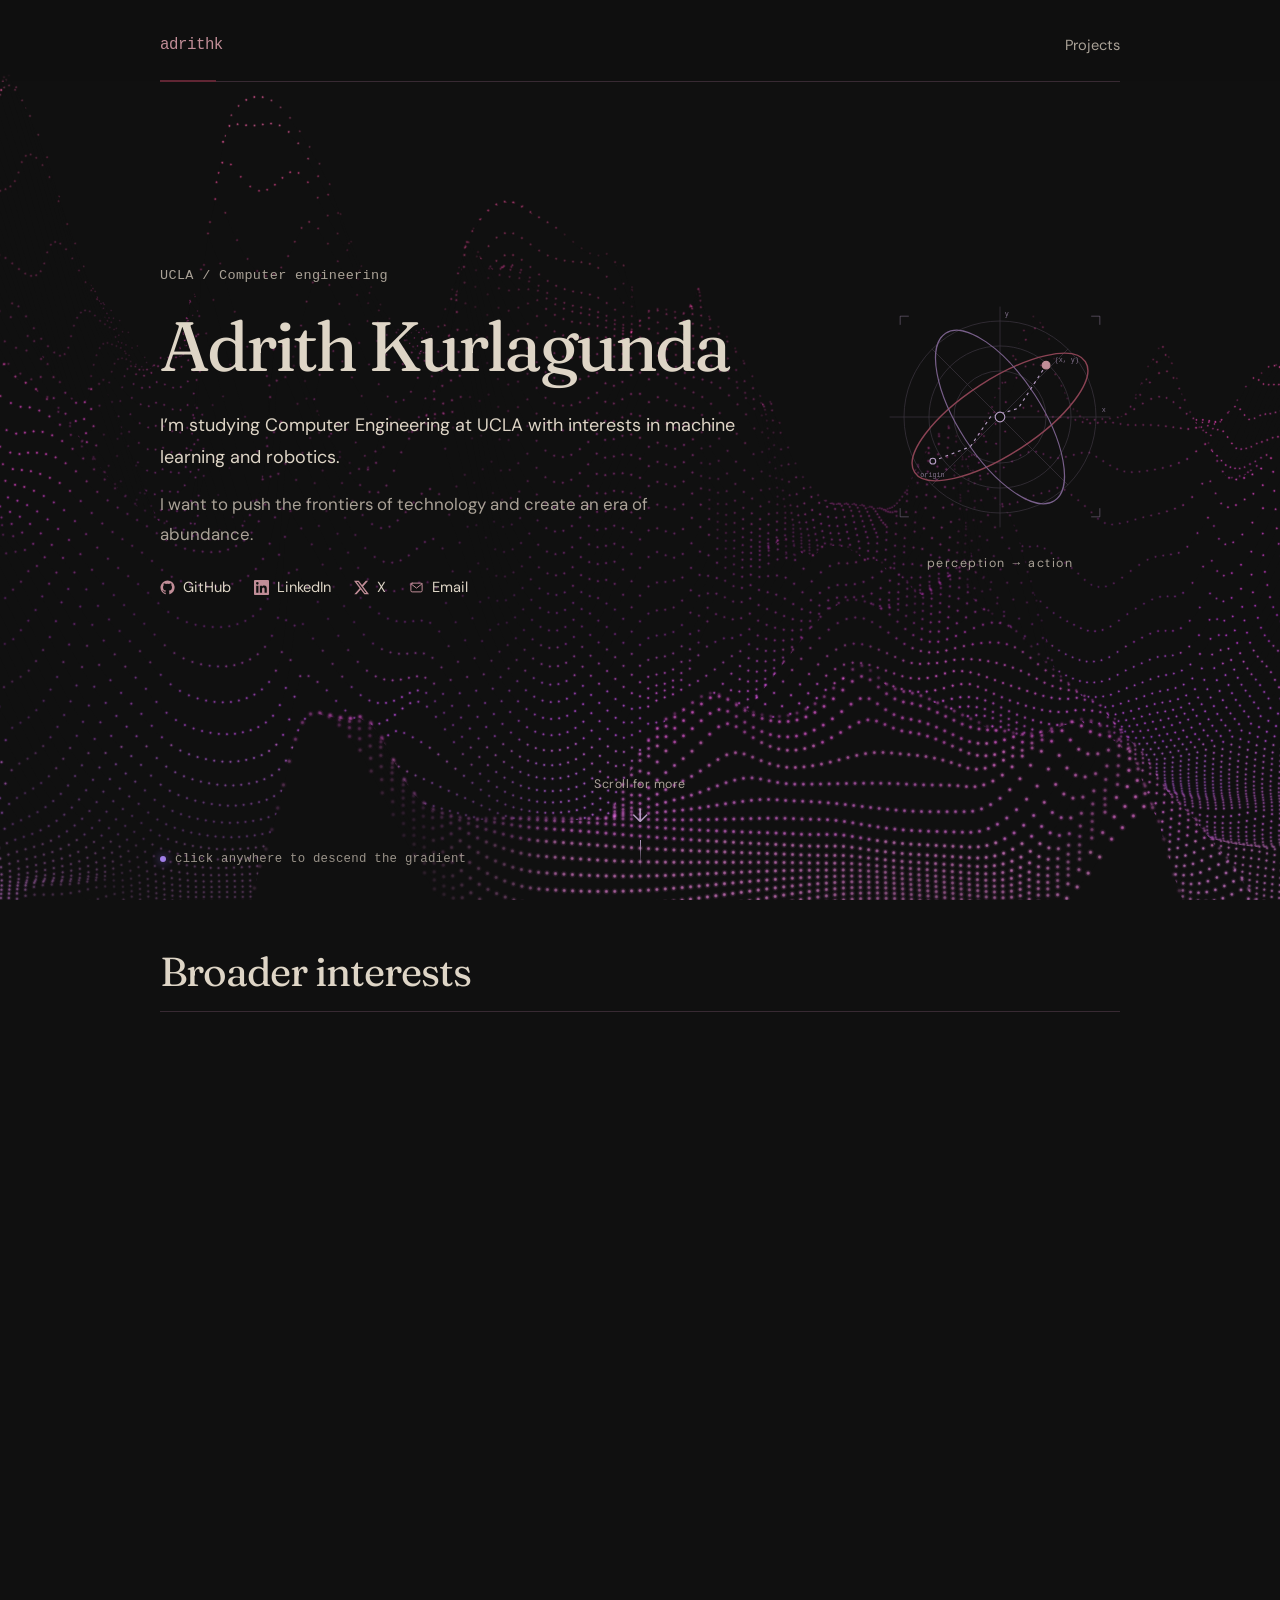
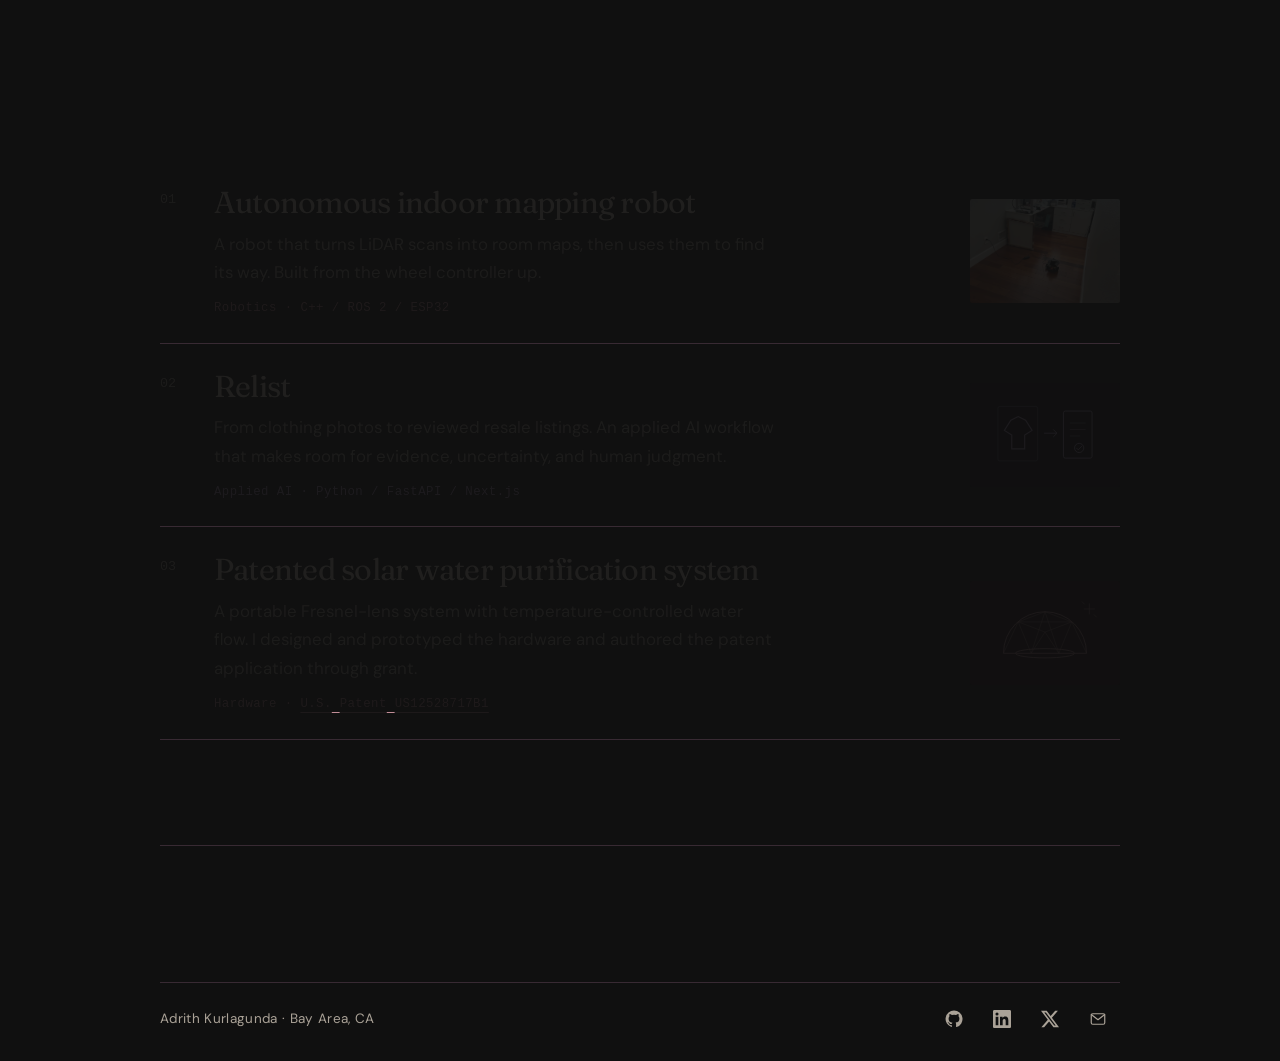
==== commit 1e8d532d: "Reword homepage scroll cue and terrain click hint Co-Authored-By: Claude Opus 5.5 <noreply@anthropic" ====
--- a/index.html
+++ b/index.html
@@ -13,9 +13,10 @@
 <link rel="preload" href="assets/fonts/fraunces-latin-400-normal.woff2" as="font" type="font/woff2" crossorigin>
 <link rel="preload" href="assets/fonts/dm-sans-latin-400-normal.woff2" as="font" type="font/woff2" crossorigin>
 <script src="assets/reveal.js" defer></script>
-<script src="assets/terrain.js?v=6" defer></script>
+<script src="assets/terrain.js?v=7" defer></script>
 <script src="assets/scroll-text.js" defer></script>
-<link rel="stylesheet" href="styles.css?v=7">
+<script src="assets/lidar-bot.js?v=3" defer></script>
+<link rel="stylesheet" href="styles.css?v=11">
 </head>
 
 <body class="home-page"><canvas class="terrain-canvas" aria-hidden="true"></canvas><a class="skip" href="#main">Skip to content</a>
@@ -38,7 +39,7 @@
 </div>
 </div>
 <figure class="hero-art"><svg viewBox="0 0 250 250" fill="none" xmlns="http://www.w3.org/2000/svg" role="img" aria-labelledby="orbit-title"><title id="orbit-title">An abstract sensing diagram with concentric scan lines and a plotted path</title><g stroke="currentColor" stroke-width=".8" opacity=".25"><path d="M125 10v230M10 125h230"/><circle cx="125" cy="125" r="100"/><circle cx="125" cy="125" r="74"/><circle cx="125" cy="125" r="48"/><path d="m54 54 142 142M54 196 196 54"/></g><g stroke="currentColor" stroke-width="1.2"><ellipse class="orbit-burgundy" cx="125" cy="125" rx="106" ry="39" transform="rotate(-33 125 125)"/><ellipse class="orbit-plum" cx="125" cy="125" rx="43" ry="104" transform="rotate(-33 125 125)" opacity=".65"/><path d="m55 171 39-15 21-31 29-9 29-45" stroke-dasharray="3 4"/><circle cx="125" cy="125" r="5" fill="var(--paper)"/><circle class="orbit-point" cx="173" cy="71" r="4" fill="currentColor"/><circle cx="55" cy="171" r="3" fill="var(--paper)"/></g><g fill="currentColor" font-family="monospace" font-size="7" opacity=".7"><text x="182" y="68">(x, y)</text><text x="130" y="20">y</text><text x="231" y="120">x</text><text x="42" y="188">origin</text></g><path d="M21 29v-9h9M220 20h9v9M229 220v9h-9M30 229h-9v-9" stroke="currentColor" stroke-width=".8" opacity=".5"/></svg><figcaption>perception <span aria-hidden="true">→</span> action</figcaption></figure>
-<a class="scroll-cue" href="#about"><span>Descend the gradient</span><span aria-hidden="true">↓</span></a>
+<a class="scroll-cue" href="#about"><span>Scroll for more</span><span aria-hidden="true">↓</span></a>
 </section>
 
 <section class="broader-interests" id="about" aria-labelledby="interests-title">
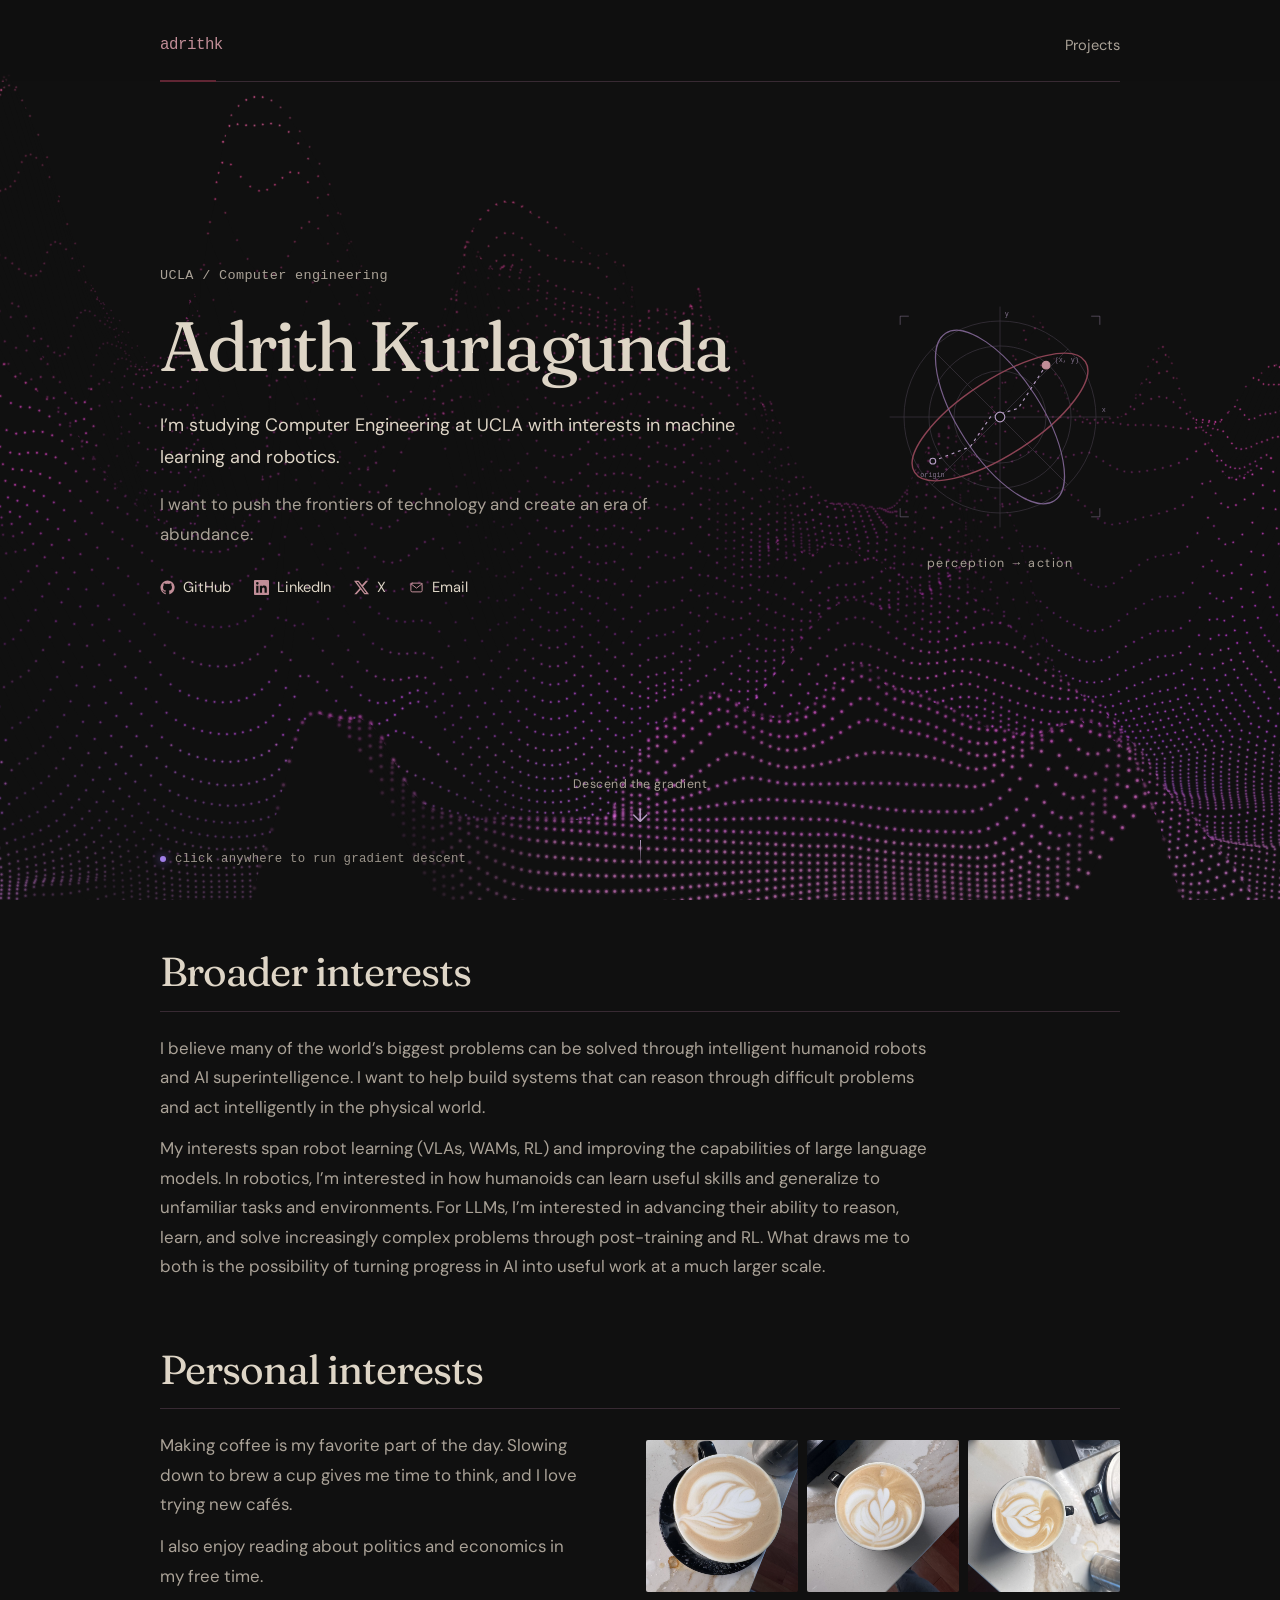
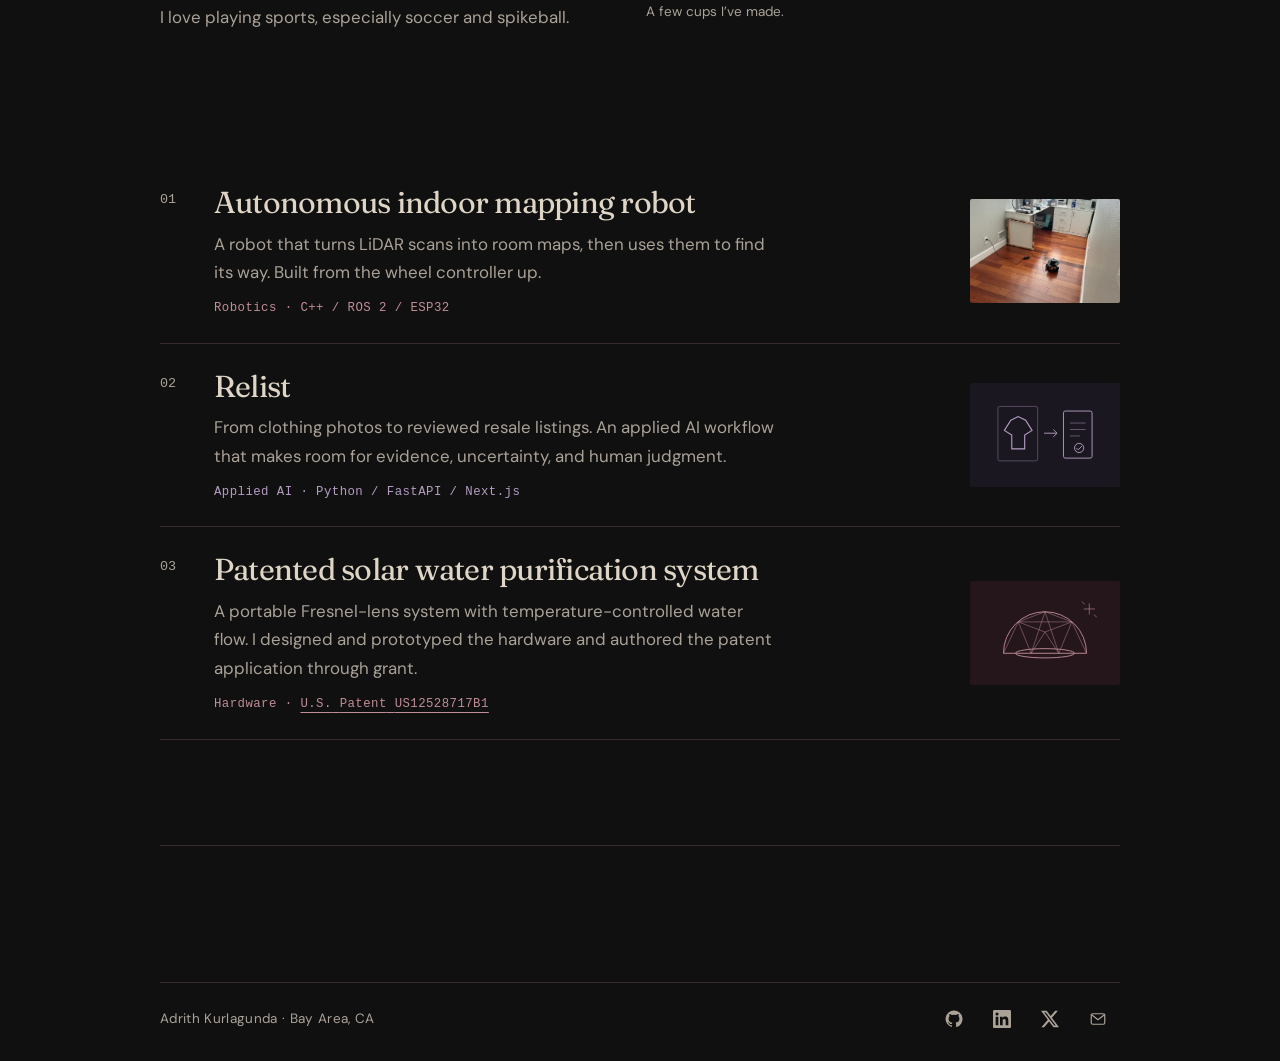
==== commit 41207f7f: "Add lidar cursor and click-to-deploy autonomous vehicles Below the homepage introduction, the cursor" ====
--- a/index.html
+++ b/index.html
@@ -39,7 +39,7 @@
 </div>
 </div>
 <figure class="hero-art"><svg viewBox="0 0 250 250" fill="none" xmlns="http://www.w3.org/2000/svg" role="img" aria-labelledby="orbit-title"><title id="orbit-title">An abstract sensing diagram with concentric scan lines and a plotted path</title><g stroke="currentColor" stroke-width=".8" opacity=".25"><path d="M125 10v230M10 125h230"/><circle cx="125" cy="125" r="100"/><circle cx="125" cy="125" r="74"/><circle cx="125" cy="125" r="48"/><path d="m54 54 142 142M54 196 196 54"/></g><g stroke="currentColor" stroke-width="1.2"><ellipse class="orbit-burgundy" cx="125" cy="125" rx="106" ry="39" transform="rotate(-33 125 125)"/><ellipse class="orbit-plum" cx="125" cy="125" rx="43" ry="104" transform="rotate(-33 125 125)" opacity=".65"/><path d="m55 171 39-15 21-31 29-9 29-45" stroke-dasharray="3 4"/><circle cx="125" cy="125" r="5" fill="var(--paper)"/><circle class="orbit-point" cx="173" cy="71" r="4" fill="currentColor"/><circle cx="55" cy="171" r="3" fill="var(--paper)"/></g><g fill="currentColor" font-family="monospace" font-size="7" opacity=".7"><text x="182" y="68">(x, y)</text><text x="130" y="20">y</text><text x="231" y="120">x</text><text x="42" y="188">origin</text></g><path d="M21 29v-9h9M220 20h9v9M229 220v9h-9M30 229h-9v-9" stroke="currentColor" stroke-width=".8" opacity=".5"/></svg><figcaption>perception <span aria-hidden="true">→</span> action</figcaption></figure>
-<a class="scroll-cue" href="#about"><span>Scroll for more</span><span aria-hidden="true">↓</span></a>
+<a class="scroll-cue" href="#about"><span>Descend the gradient</span><span aria-hidden="true">↓</span></a>
 </section>
 
 <section class="broader-interests" id="about" aria-labelledby="interests-title">
--- a/styles.css
+++ b/styles.css
@@ -1275,7 +1275,9 @@
   transition:opacity 700ms ease;
   pointer-events:none;
 }
-.terrain-hint.on { opacity:.9; }
+/* Once shown, the hint follows the backdrop's scroll fade (terrain.js sets --fade) without lagging behind it. */
+.terrain-hint.on { opacity:calc(.9 * var(--fade, 1)); }
+.terrain-hint.on.settled { transition:opacity 80ms linear; }
 .terrain-hint-dot {
   width:6px;
   height:6px;
@@ -1293,6 +1295,43 @@
 }
 @media print {
   .terrain-canvas, .terrain-hint { display:none; }
+}
+
+/* Lidar cursor (assets/lidar-bot.js). Below the introduction the script draws the pointer's point cloud and any
+   autonomous vehicles on one fixed canvas above the page that never takes clicks; the cursor itself is unchanged. */
+.lidar-canvas {
+  position:fixed;
+  top:0;
+  left:0;
+  width:100%;
+  height:100%;
+  z-index:40;
+  pointer-events:none;
+  display:block;
+}
+/* The hint lidar-bot.js keeps in the bottom-right corner whenever the lidar is on: small and faint, and fainter
+   still once a vehicle has been deployed. */
+.lidar-hint {
+  position:fixed;
+  right:18px;
+  bottom:14px;
+  z-index:41;
+  margin:0;
+  font:0.5625rem var(--mono);
+  letter-spacing:.04em;
+  color:#fff;
+  white-space:nowrap;
+  opacity:0;
+  transition:opacity 600ms ease;
+  pointer-events:none;
+}
+.lidar-hint.on { opacity:.38; }
+.lidar-hint.on.used { opacity:.2; }
+@media (hover:none), (pointer:coarse), (prefers-reduced-motion:reduce) {
+  .lidar-canvas, .lidar-hint { display:none; }
+}
+@media print {
+  .lidar-canvas, .lidar-hint { display:none; }
 }
 
 /* Readable small text: labels, descriptions, dates, captions and the footer, one or two steps up
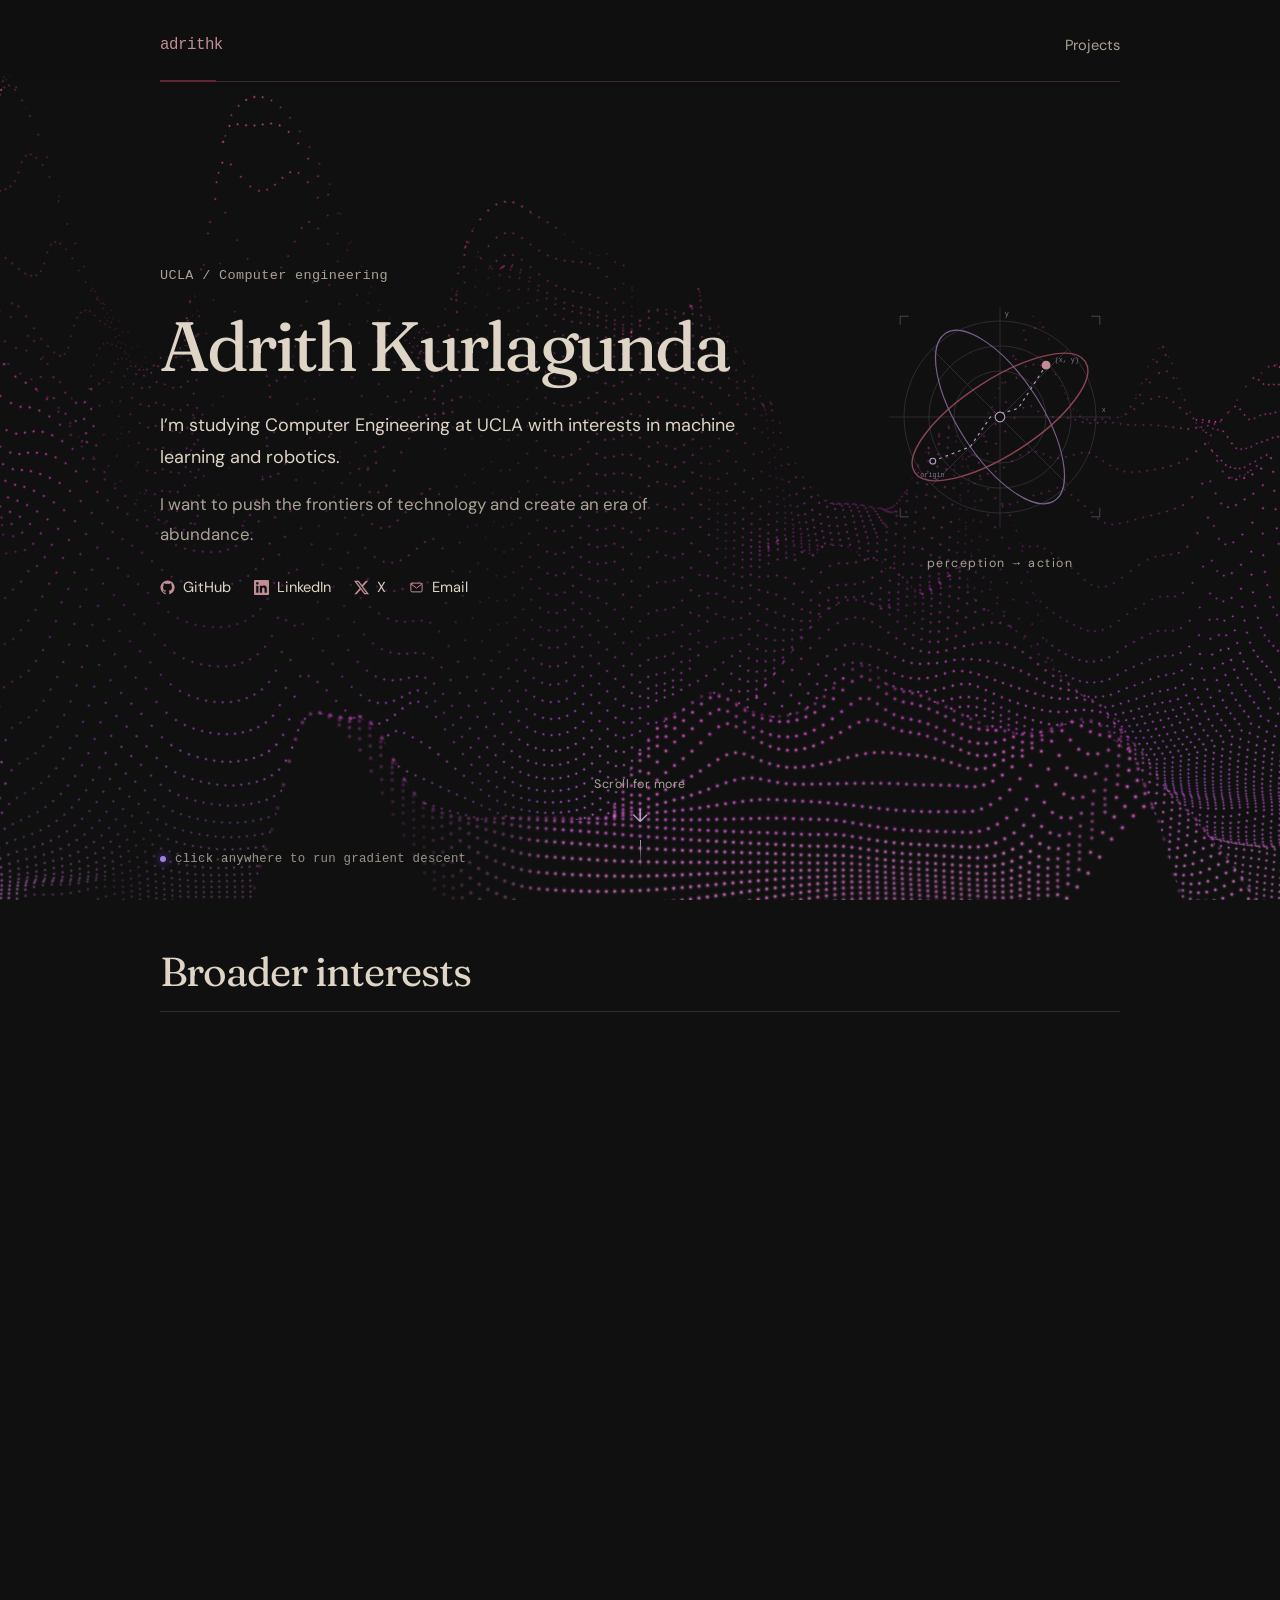
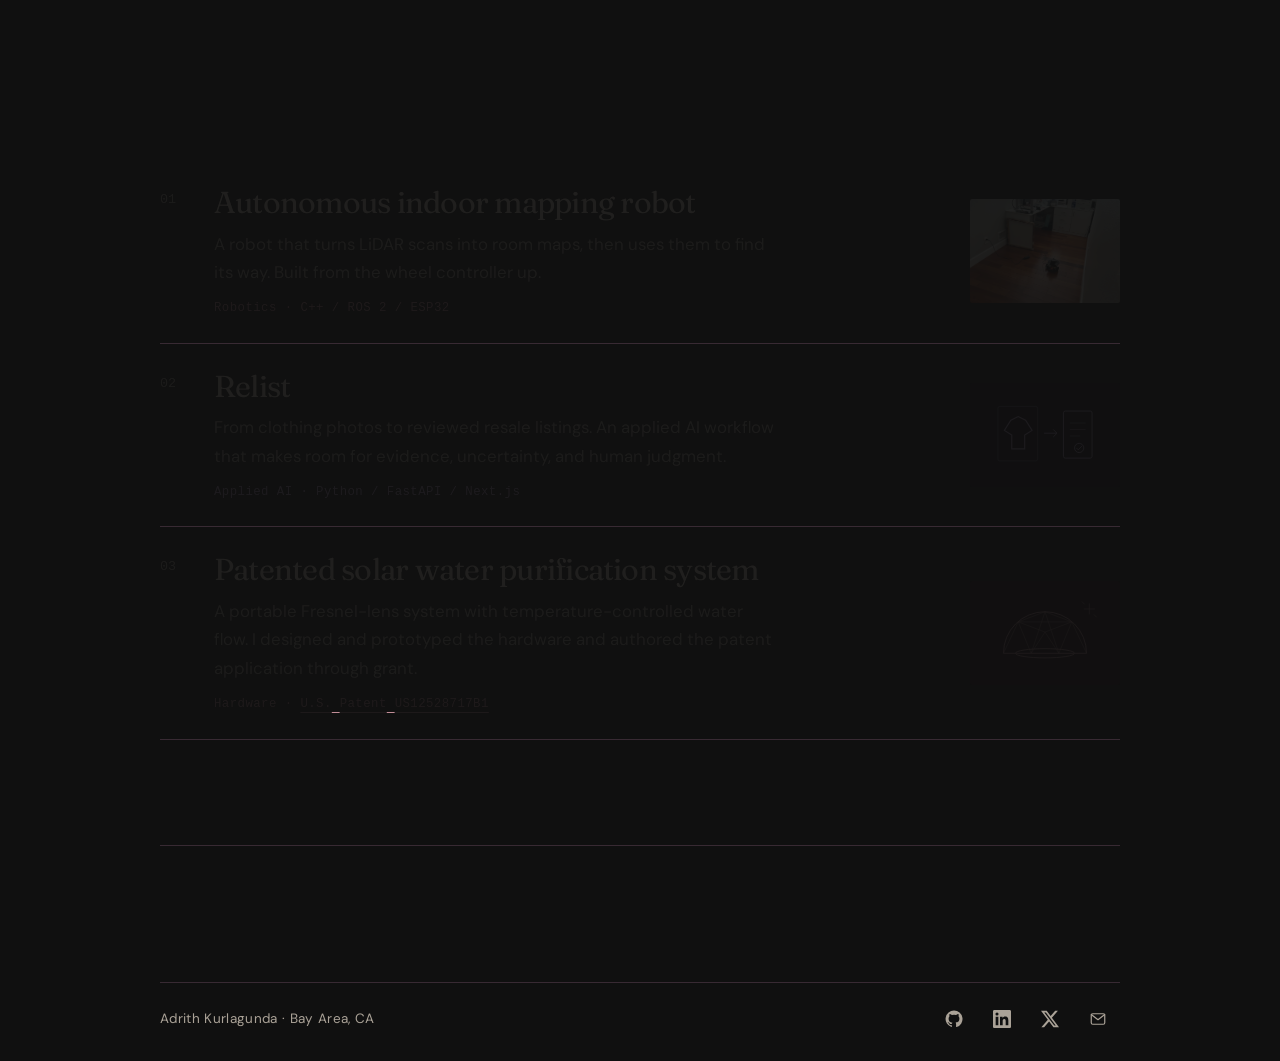
==== commit ca911862: "Brighten the deploy hint and keep it clear of page content The "click to deploy an autonomous vehicl" ====
--- a/index.html
+++ b/index.html
@@ -15,8 +15,8 @@
 <script src="assets/reveal.js" defer></script>
 <script src="assets/terrain.js?v=7" defer></script>
 <script src="assets/scroll-text.js" defer></script>
-<script src="assets/lidar-bot.js?v=3" defer></script>
-<link rel="stylesheet" href="styles.css?v=11">
+<script src="assets/lidar-bot.js?v=5" defer></script>
+<link rel="stylesheet" href="styles.css?v=13">
 </head>
 
 <body class="home-page"><canvas class="terrain-canvas" aria-hidden="true"></canvas><a class="skip" href="#main">Skip to content</a>
@@ -39,7 +39,7 @@
 </div>
 </div>
 <figure class="hero-art"><svg viewBox="0 0 250 250" fill="none" xmlns="http://www.w3.org/2000/svg" role="img" aria-labelledby="orbit-title"><title id="orbit-title">An abstract sensing diagram with concentric scan lines and a plotted path</title><g stroke="currentColor" stroke-width=".8" opacity=".25"><path d="M125 10v230M10 125h230"/><circle cx="125" cy="125" r="100"/><circle cx="125" cy="125" r="74"/><circle cx="125" cy="125" r="48"/><path d="m54 54 142 142M54 196 196 54"/></g><g stroke="currentColor" stroke-width="1.2"><ellipse class="orbit-burgundy" cx="125" cy="125" rx="106" ry="39" transform="rotate(-33 125 125)"/><ellipse class="orbit-plum" cx="125" cy="125" rx="43" ry="104" transform="rotate(-33 125 125)" opacity=".65"/><path d="m55 171 39-15 21-31 29-9 29-45" stroke-dasharray="3 4"/><circle cx="125" cy="125" r="5" fill="var(--paper)"/><circle class="orbit-point" cx="173" cy="71" r="4" fill="currentColor"/><circle cx="55" cy="171" r="3" fill="var(--paper)"/></g><g fill="currentColor" font-family="monospace" font-size="7" opacity=".7"><text x="182" y="68">(x, y)</text><text x="130" y="20">y</text><text x="231" y="120">x</text><text x="42" y="188">origin</text></g><path d="M21 29v-9h9M220 20h9v9M229 220v9h-9M30 229h-9v-9" stroke="currentColor" stroke-width=".8" opacity=".5"/></svg><figcaption>perception <span aria-hidden="true">→</span> action</figcaption></figure>
-<a class="scroll-cue" href="#about"><span>Descend the gradient</span><span aria-hidden="true">↓</span></a>
+<a class="scroll-cue" href="#about"><span>Scroll for more</span><span aria-hidden="true">↓</span></a>
 </section>
 
 <section class="broader-interests" id="about" aria-labelledby="interests-title">
--- a/styles.css
+++ b/styles.css
@@ -1309,24 +1309,26 @@
   pointer-events:none;
   display:block;
 }
-/* The hint lidar-bot.js keeps in the bottom-right corner whenever the lidar is on: small and faint, and fainter
-   still once a vehicle has been deployed. */
+/* The hint lidar-bot.js keeps tucked into the bottom-right corner whenever the lidar is on. It fades out while
+   text, an image or a divider line passes underneath it (.blocked), and dims a little after the first click. */
 .lidar-hint {
   position:fixed;
-  right:18px;
-  bottom:14px;
+  right:10px;
+  bottom:7px;
   z-index:41;
   margin:0;
-  font:0.5625rem var(--mono);
+  font:0.5625rem/1.45 var(--mono);
   letter-spacing:.04em;
   color:#fff;
+  text-align:right;
   white-space:nowrap;
   opacity:0;
-  transition:opacity 600ms ease;
+  transition:opacity 300ms ease;
   pointer-events:none;
 }
-.lidar-hint.on { opacity:.38; }
-.lidar-hint.on.used { opacity:.2; }
+.lidar-hint.on { opacity:.8; }
+.lidar-hint.on.used { opacity:.6; }
+.lidar-hint.on.blocked { opacity:0; }
 @media (hover:none), (pointer:coarse), (prefers-reduced-motion:reduce) {
   .lidar-canvas, .lidar-hint { display:none; }
 }
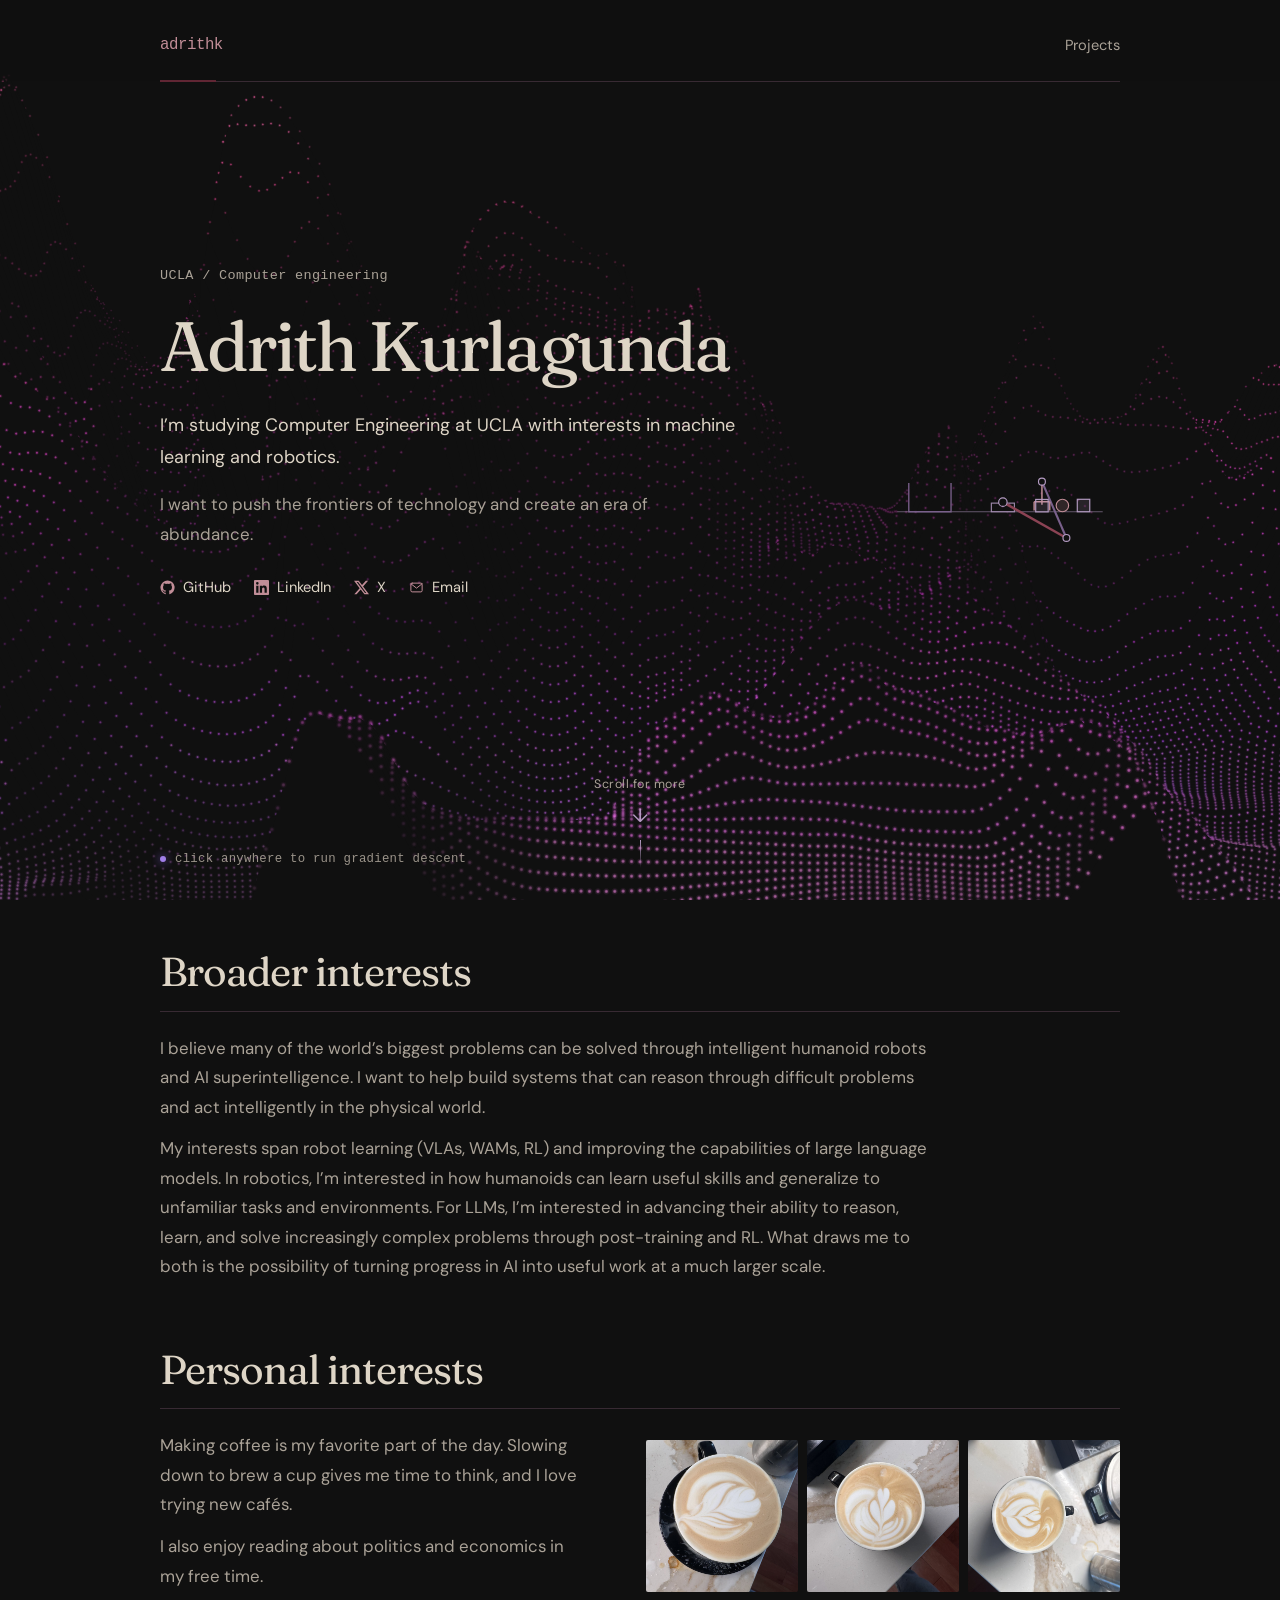
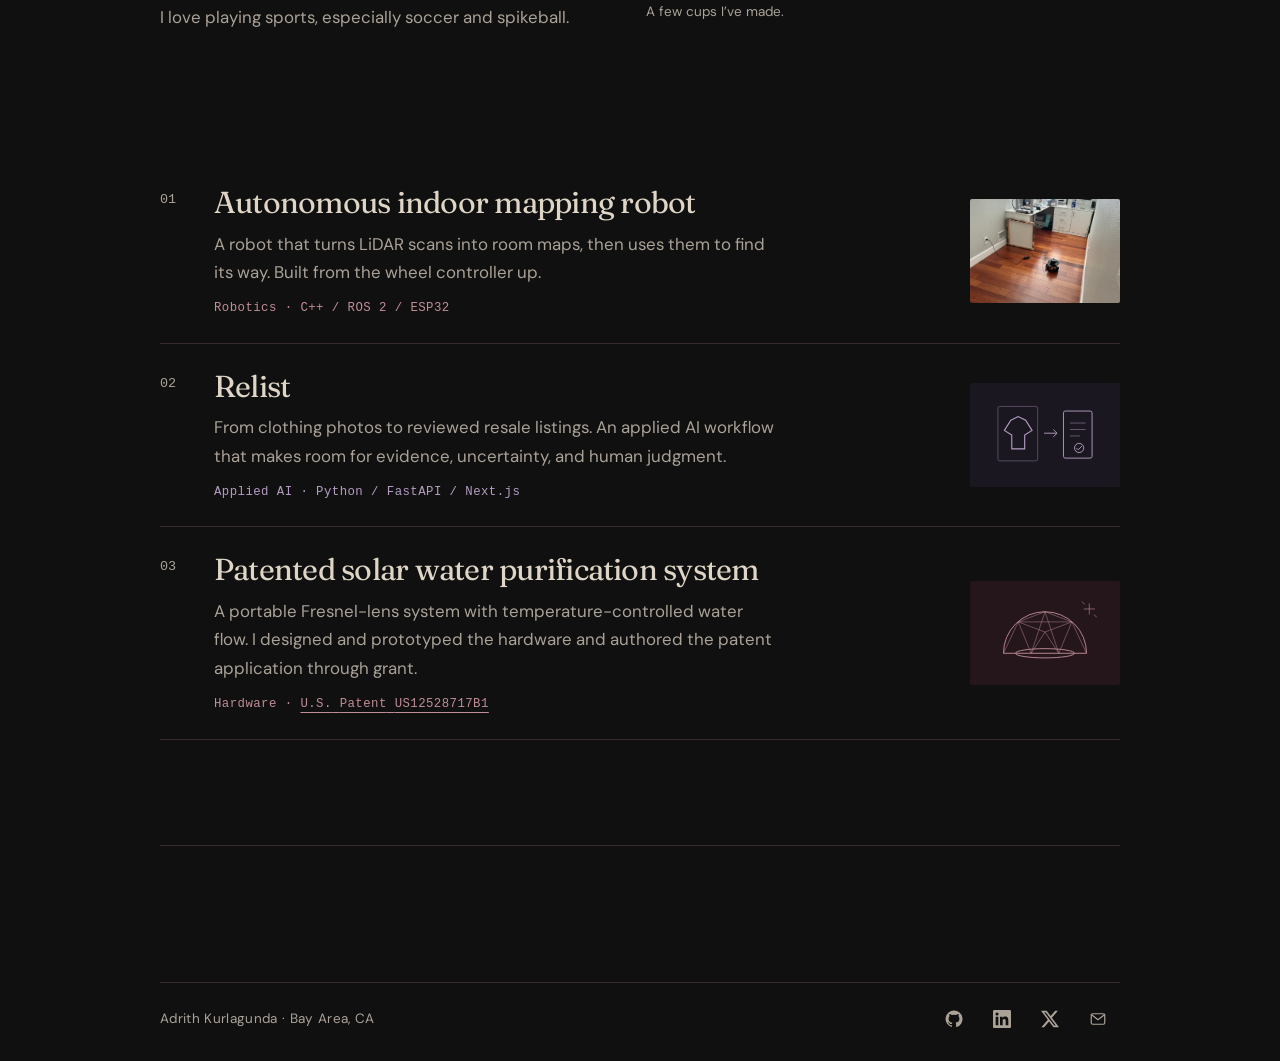
==== commit 1b8a82d7: "Replace the homepage orbit diagram with a pick-and-place robot arm The hero art is now a robot arm o" ====
--- a/index.html
+++ b/index.html
@@ -15,8 +15,9 @@
 <script src="assets/reveal.js" defer></script>
 <script src="assets/terrain.js?v=7" defer></script>
 <script src="assets/scroll-text.js" defer></script>
+<script src="assets/robot-arm.js" defer></script>
 <script src="assets/lidar-bot.js?v=5" defer></script>
-<link rel="stylesheet" href="styles.css?v=13">
+<link rel="stylesheet" href="styles.css?v=14">
 </head>
 
 <body class="home-page"><canvas class="terrain-canvas" aria-hidden="true"></canvas><a class="skip" href="#main">Skip to content</a>
@@ -38,7 +39,7 @@
 <div class="socials"><a href="https://github.com/adrithk"><svg viewBox="0 0 24 24" fill="currentColor" aria-hidden="true"><path d="M12 .75a11.25 11.25 0 0 0-3.558 21.923c.563.103.769-.244.769-.542 0-.267-.01-.975-.015-1.914-3.13.68-3.79-1.508-3.79-1.508-.512-1.3-1.25-1.646-1.25-1.646-1.022-.699.078-.685.078-.685 1.13.079 1.724 1.16 1.724 1.16 1.005 1.722 2.638 1.225 3.28.937.103-.728.393-1.225.715-1.507-2.5-.285-5.128-1.25-5.128-5.566 0-1.23.44-2.232 1.16-3.02-.116-.284-.503-1.43.11-2.98 0 0 .946-.303 3.095 1.153a10.79 10.79 0 0 1 5.635 0c2.148-1.456 3.093-1.154 3.093-1.154.614 1.55.228 2.697.112 2.981.722.788 1.158 1.79 1.158 3.02 0 4.328-2.632 5.278-5.14 5.557.404.35.766 1.042.766 2.1 0 1.516-.014 2.739-.014 3.111 0 .3.203.65.774.54A11.252 11.252 0 0 0 12 .75Z"/></svg><span>GitHub</span></a><a href="https://www.linkedin.com/in/adrith-kurlagunda-428865277/"><svg viewBox="0 0 24 24" fill="currentColor" aria-hidden="true"><path d="M20.447 20.452h-3.554v-5.569c0-1.328-.027-3.037-1.852-3.037-1.853 0-2.136 1.445-2.136 2.939v5.667H9.351V9h3.414v1.561h.049c.476-.9 1.637-1.85 3.37-1.85 3.601 0 4.267 2.37 4.267 5.455v6.286ZM5.337 7.433a2.062 2.062 0 1 1 0-4.124 2.062 2.062 0 0 1 0 4.124Zm1.782 13.019H3.555V9h3.564v11.452ZM22.225 0H1.771C.792 0 0 .774 0 1.729v20.542C0 23.227.792 24 1.771 24h20.451C23.2 24 24 23.227 24 22.271V1.729C24 .774 23.2 0 22.222 0h.003Z"/></svg><span>LinkedIn</span></a><a href="https://x.com/adrithk82"><svg viewBox="0 0 24 24" fill="currentColor" aria-hidden="true"><path d="M18.901 1.153h3.68l-8.04 9.19L24 22.846h-7.406l-5.8-7.584-6.64 7.584H.47l8.6-9.835L0 1.154h7.594l5.243 6.932 6.064-6.933ZM17.61 20.64h2.039L6.486 3.24H4.298L17.61 20.64Z"/></svg><span>X</span></a><a href="mailto:adrithk@g.ucla.edu"><svg viewBox="0 0 24 24" fill="none" stroke="currentColor" stroke-width="1.6" stroke-linecap="round" stroke-linejoin="round" aria-hidden="true"><rect x="3" y="5" width="18" height="14" rx="2"/><path d="m3 6 9 7 9-7"/></svg><span>Email</span></a>
 </div>
 </div>
-<figure class="hero-art"><svg viewBox="0 0 250 250" fill="none" xmlns="http://www.w3.org/2000/svg" role="img" aria-labelledby="orbit-title"><title id="orbit-title">An abstract sensing diagram with concentric scan lines and a plotted path</title><g stroke="currentColor" stroke-width=".8" opacity=".25"><path d="M125 10v230M10 125h230"/><circle cx="125" cy="125" r="100"/><circle cx="125" cy="125" r="74"/><circle cx="125" cy="125" r="48"/><path d="m54 54 142 142M54 196 196 54"/></g><g stroke="currentColor" stroke-width="1.2"><ellipse class="orbit-burgundy" cx="125" cy="125" rx="106" ry="39" transform="rotate(-33 125 125)"/><ellipse class="orbit-plum" cx="125" cy="125" rx="43" ry="104" transform="rotate(-33 125 125)" opacity=".65"/><path d="m55 171 39-15 21-31 29-9 29-45" stroke-dasharray="3 4"/><circle cx="125" cy="125" r="5" fill="var(--paper)"/><circle class="orbit-point" cx="173" cy="71" r="4" fill="currentColor"/><circle cx="55" cy="171" r="3" fill="var(--paper)"/></g><g fill="currentColor" font-family="monospace" font-size="7" opacity=".7"><text x="182" y="68">(x, y)</text><text x="130" y="20">y</text><text x="231" y="120">x</text><text x="42" y="188">origin</text></g><path d="M21 29v-9h9M220 20h9v9M229 220v9h-9M30 229h-9v-9" stroke="currentColor" stroke-width=".8" opacity=".5"/></svg><figcaption>perception <span aria-hidden="true">→</span> action</figcaption></figure>
+<figure class="hero-art" aria-hidden="true"><canvas class="arm-canvas"></canvas></figure>
 <a class="scroll-cue" href="#about"><span>Scroll for more</span><span aria-hidden="true">↓</span></a>
 </section>
 
--- a/styles.css
+++ b/styles.css
@@ -1243,6 +1243,9 @@
 .diagram { border-left:2px solid var(--burgundy); }
 .contact > a { text-decoration-color:var(--accent-warm); }
 .contact > a:hover { text-decoration-color:var(--accent); }
+
+/* Robot arm (assets/robot-arm.js): the homepage hero art, drawn on a square canvas the size of the old diagram. */
+.hero-art .arm-canvas { display:block; width:100%; aspect-ratio:1; }
 
 /* Homepage terrain (assets/terrain.js). A fixed backdrop behind the introduction; while scrolling, the script
    drifts it up a little and fades it out, so the next section arrives on the plain page. */
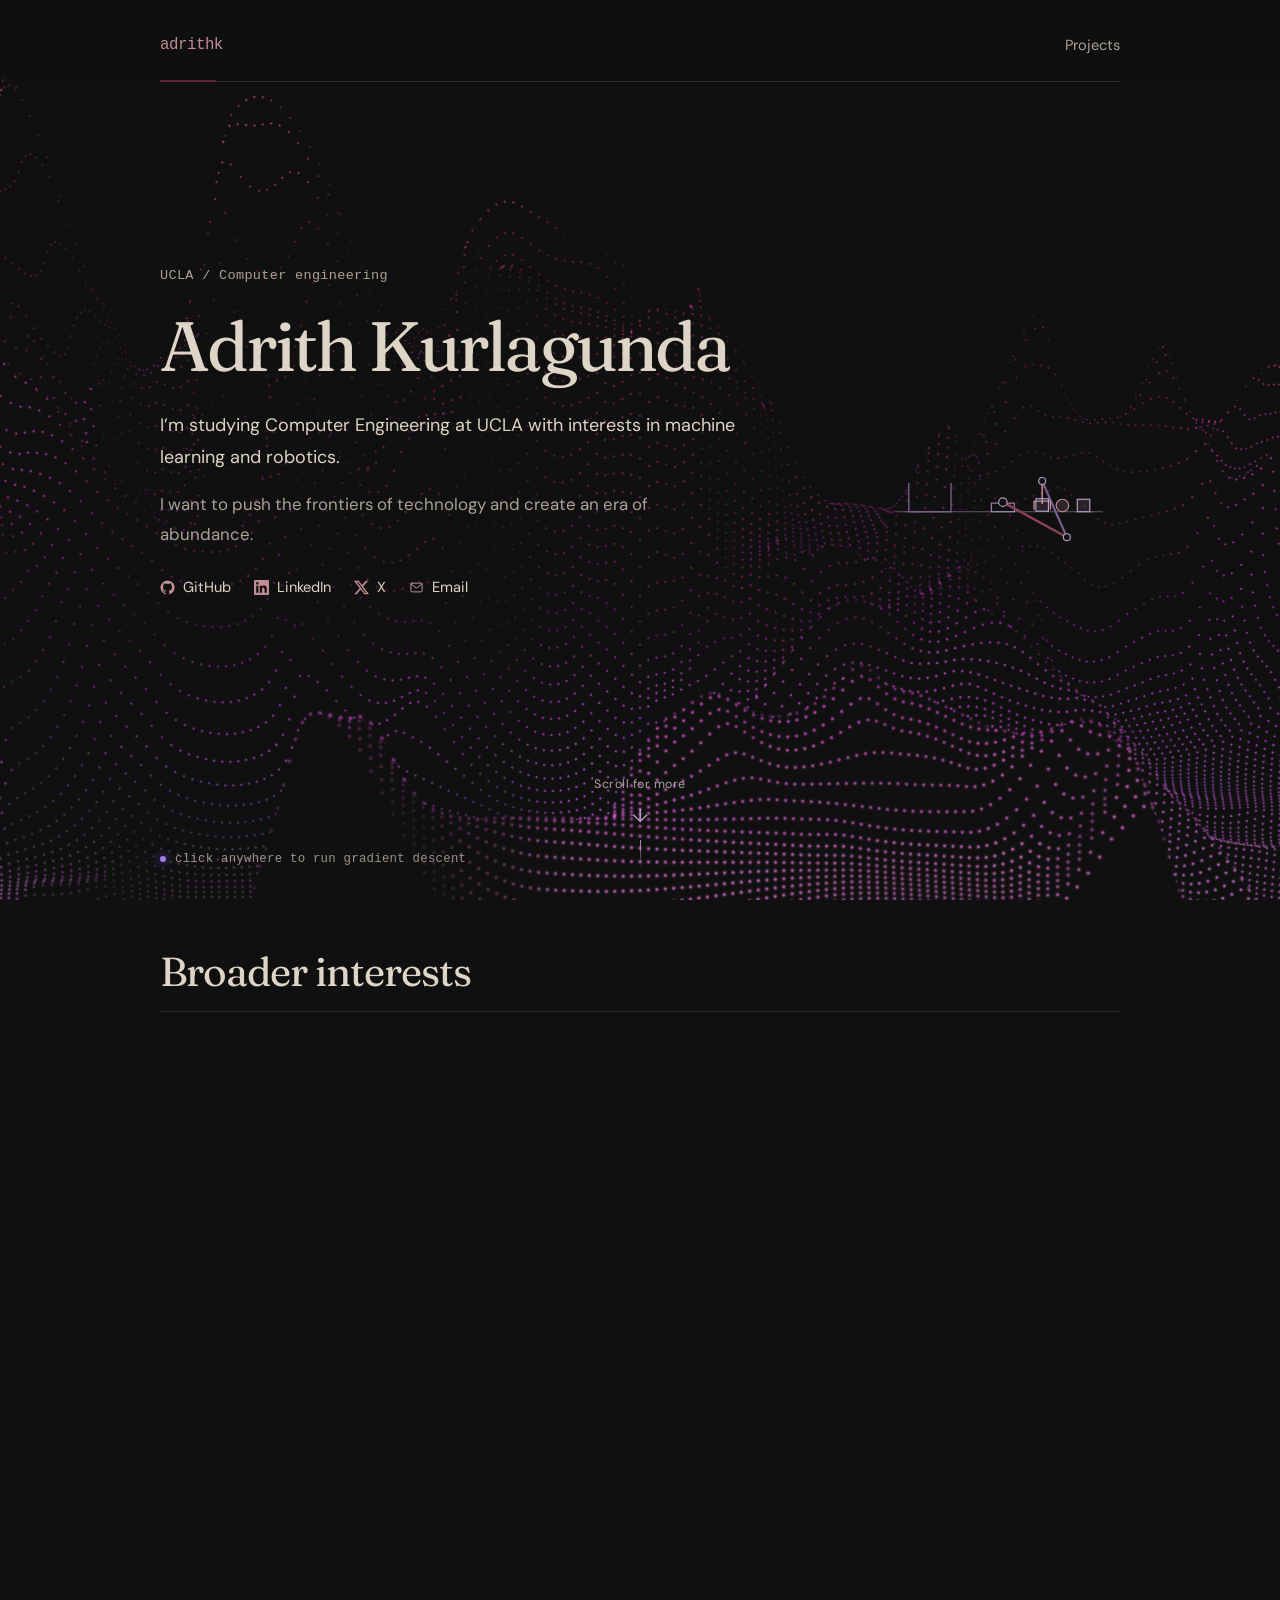
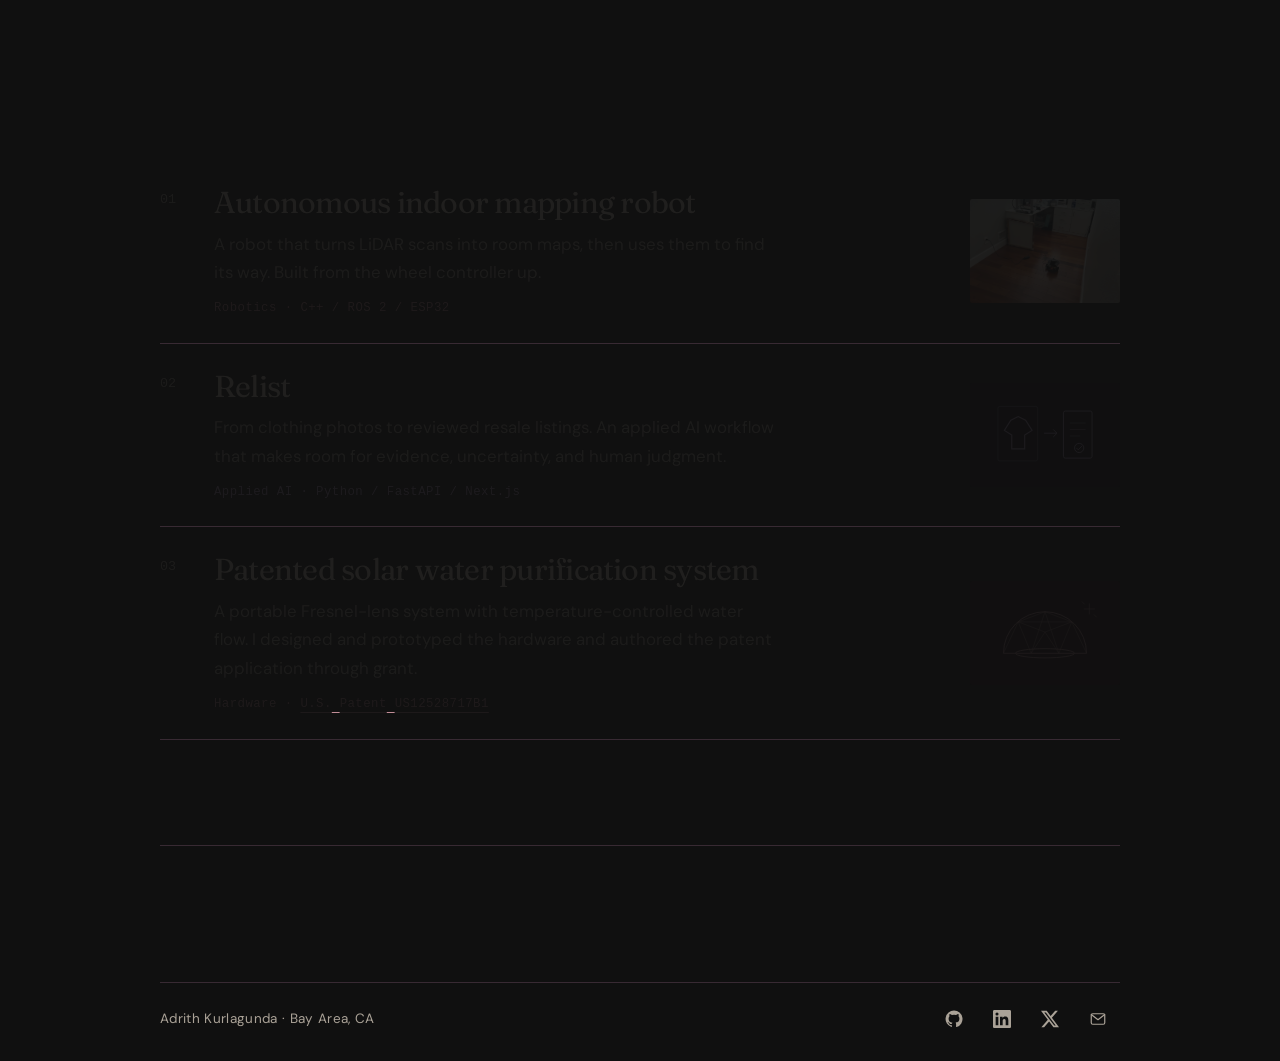
==== commit 9fcbfa60: "Reword the deploy hint to "click anywhere to deploy" Co-Authored-By: Claude Opus 5.5 <noreply@anthro" ====
--- a/index.html
+++ b/index.html
@@ -16,7 +16,7 @@
 <script src="assets/terrain.js?v=7" defer></script>
 <script src="assets/scroll-text.js" defer></script>
 <script src="assets/robot-arm.js" defer></script>
-<script src="assets/lidar-bot.js?v=5" defer></script>
+<script src="assets/lidar-bot.js?v=6" defer></script>
 <link rel="stylesheet" href="styles.css?v=14">
 </head>
 
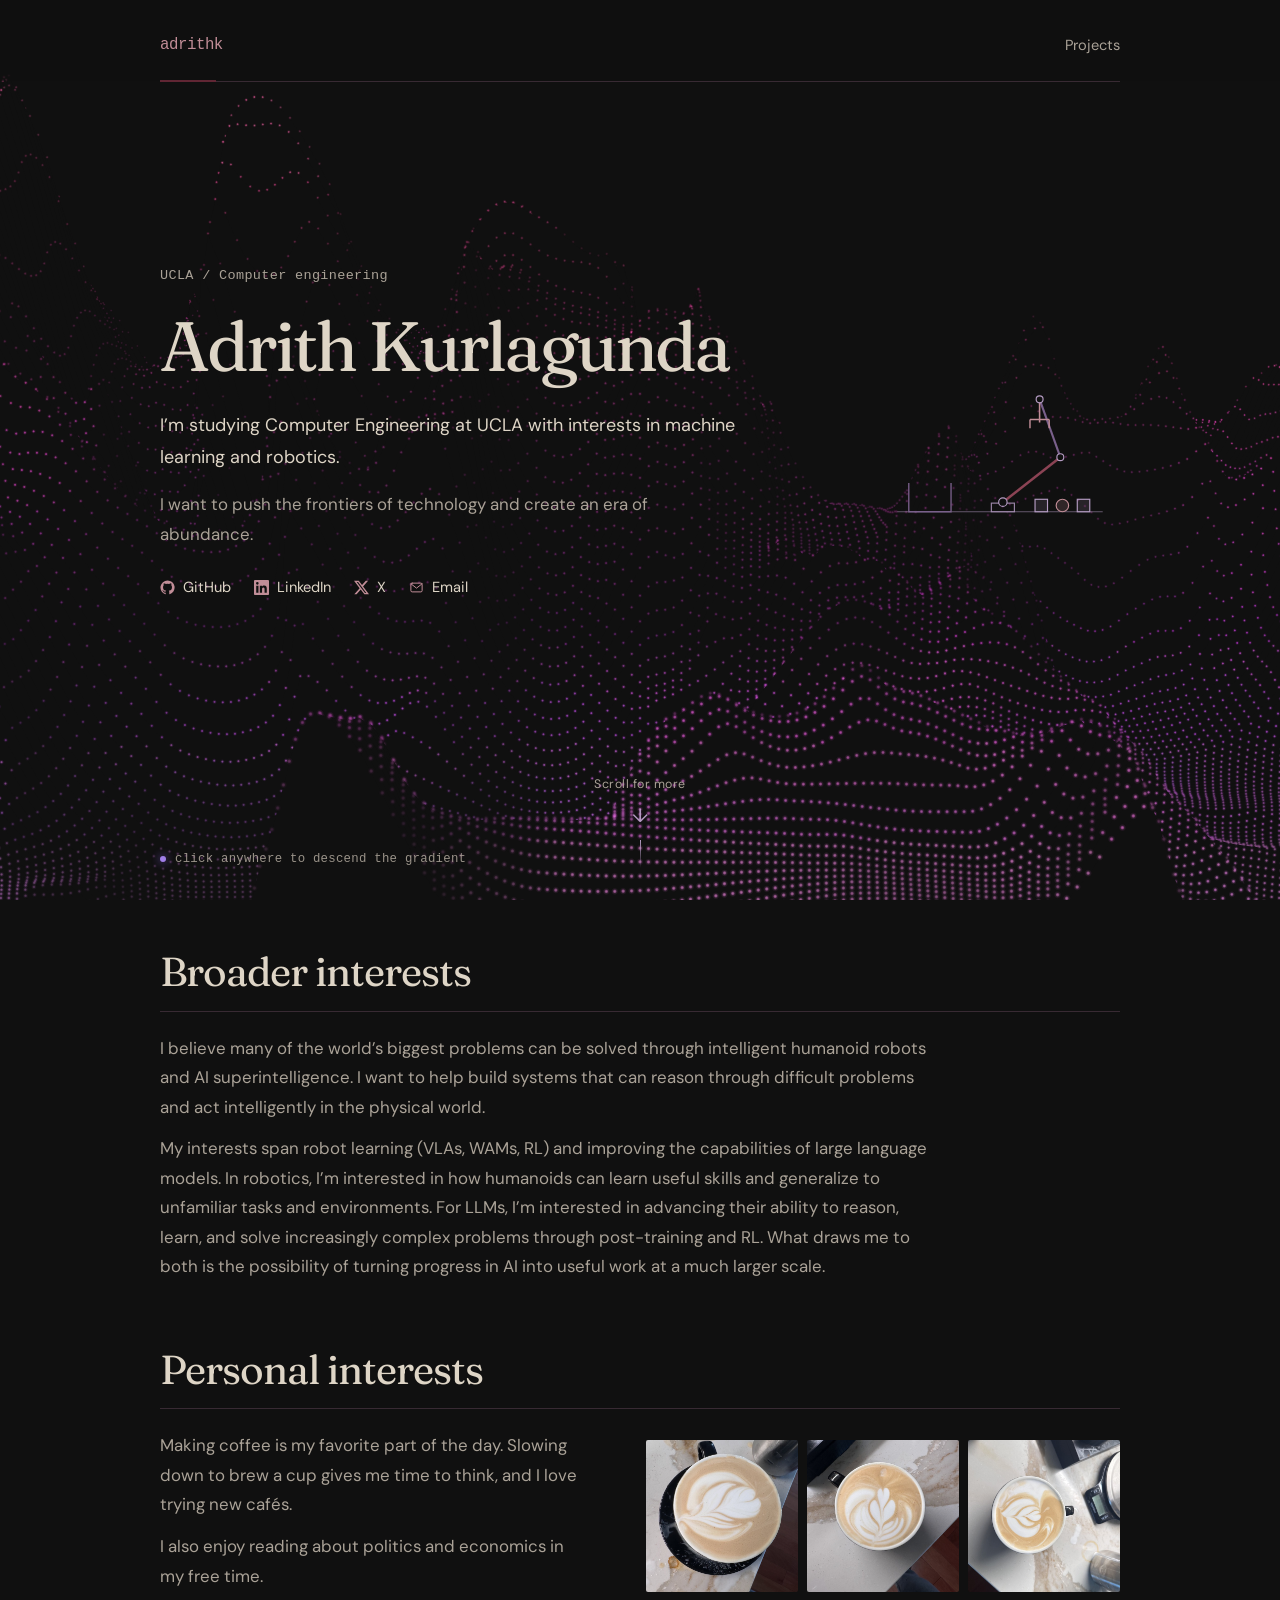
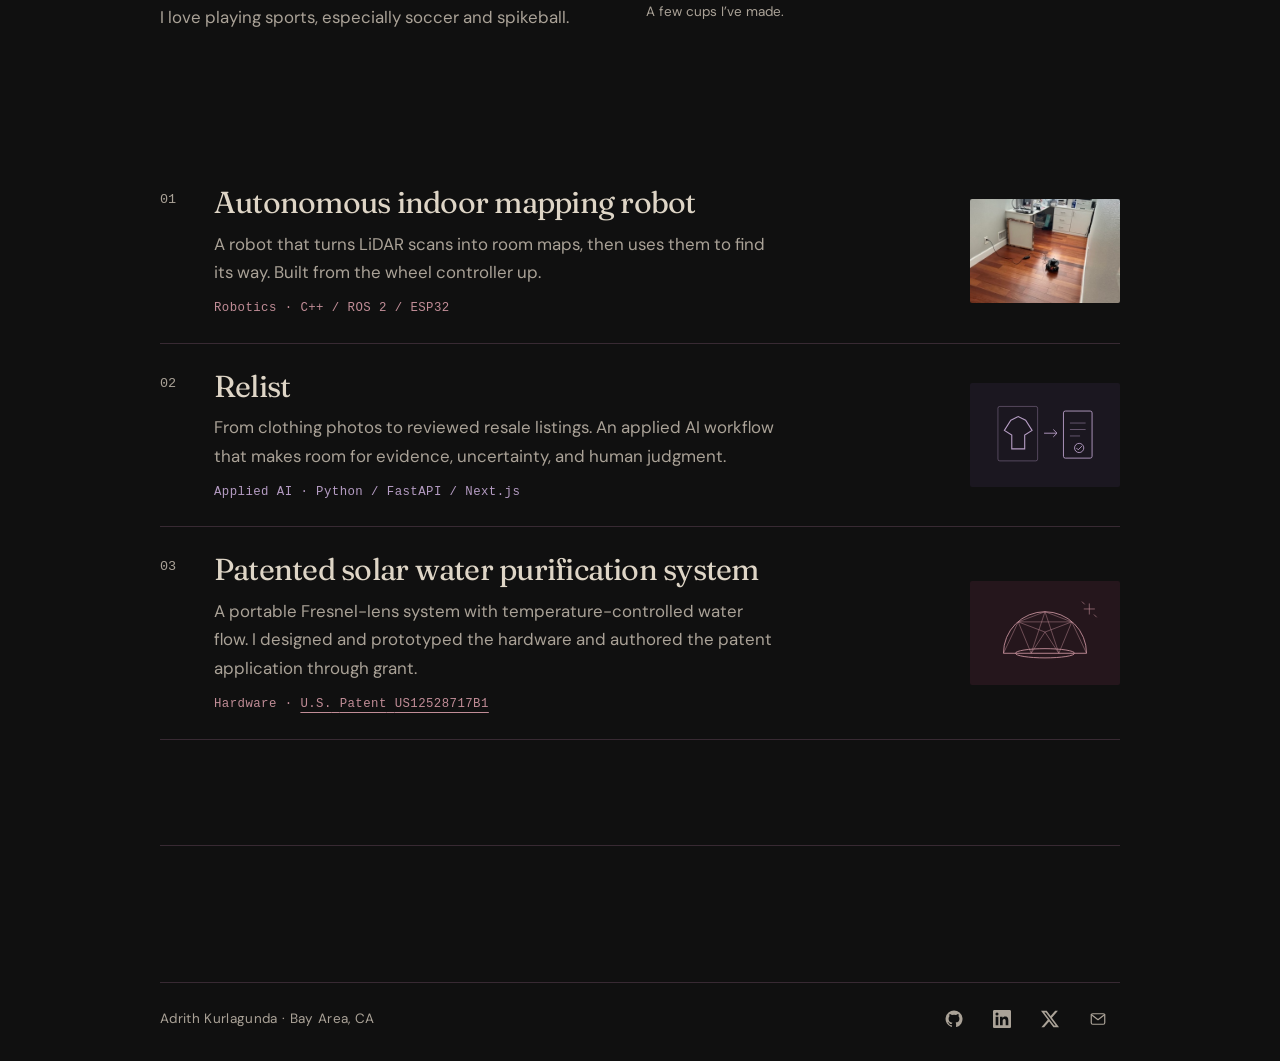
==== commit ee0eadc6: "Refactor the site and cut homepage lag - Terrain: cache the still scene offscreen, redraw only the p" ====
--- a/index.html
+++ b/index.html
@@ -12,12 +12,12 @@
 <link rel="icon" type="image/svg+xml" href="assets/favicon.svg">
 <link rel="preload" href="assets/fonts/fraunces-latin-400-normal.woff2" as="font" type="font/woff2" crossorigin>
 <link rel="preload" href="assets/fonts/dm-sans-latin-400-normal.woff2" as="font" type="font/woff2" crossorigin>
-<script src="assets/reveal.js" defer></script>
-<script src="assets/terrain.js?v=7" defer></script>
-<script src="assets/scroll-text.js" defer></script>
-<script src="assets/robot-arm.js" defer></script>
-<script src="assets/lidar-bot.js?v=6" defer></script>
-<link rel="stylesheet" href="styles.css?v=14">
+<script src="assets/reveal.js?v=2" defer></script>
+<script src="assets/terrain.js?v=8" defer></script>
+<script src="assets/scroll-text.js?v=2" defer></script>
+<script src="assets/robot-arm.js?v=2" defer></script>
+<script src="assets/lidar-bot.js?v=7" defer></script>
+<link rel="stylesheet" href="styles.css?v=15">
 </head>
 
 <body class="home-page"><canvas class="terrain-canvas" aria-hidden="true"></canvas><a class="skip" href="#main">Skip to content</a>
@@ -66,9 +66,9 @@
 </div>
 <figure class="coffee-gallery">
 <div class="coffee-photos">
-<a href="assets/coffee/latte-01.jpg" target="_blank" rel="noopener" aria-label="View my first latte-art photo at full size (opens in a new tab)"><img src="assets/coffee/latte-01.jpg" alt="A latte I made with layered white petals in a black cup, beside a milk pitcher" width="1200" height="1600" loading="lazy" decoding="async"></a>
-<a href="assets/coffee/latte-02.jpg" target="_blank" rel="noopener" aria-label="View my second latte-art photo at full size (opens in a new tab)"><img src="assets/coffee/latte-02.jpg" alt="A latte I made with a leaf-shaped milk pattern on a stone counter" width="1200" height="1600" loading="lazy" decoding="async"></a>
-<a href="assets/coffee/latte-03.jpg" target="_blank" rel="noopener" aria-label="View my third latte-art photo at full size (opens in a new tab)"><img src="assets/coffee/latte-03.jpg" alt="A latte I made with a layered tulip pattern, surrounded by coffee-making tools" width="1200" height="1600" loading="lazy" decoding="async"></a>
+<a href="assets/coffee/latte-01.jpg" target="_blank" rel="noopener" aria-label="View my first latte-art photo at full size (opens in a new tab)"><img src="assets/coffee/latte-01-thumb.jpg" alt="A latte I made with layered white petals in a black cup, beside a milk pitcher" width="600" height="800" loading="lazy" decoding="async"></a>
+<a href="assets/coffee/latte-02.jpg" target="_blank" rel="noopener" aria-label="View my second latte-art photo at full size (opens in a new tab)"><img src="assets/coffee/latte-02-thumb.jpg" alt="A latte I made with a leaf-shaped milk pattern on a stone counter" width="600" height="800" loading="lazy" decoding="async"></a>
+<a href="assets/coffee/latte-03.jpg" target="_blank" rel="noopener" aria-label="View my third latte-art photo at full size (opens in a new tab)"><img src="assets/coffee/latte-03-thumb.jpg" alt="A latte I made with a layered tulip pattern, surrounded by coffee-making tools" width="600" height="800" loading="lazy" decoding="async"></a>
 </div>
 <figcaption>A few cups I’ve made.</figcaption>
 </figure>
@@ -88,7 +88,7 @@
 </p>
 <div class="tags">Robotics · C++ / ROS 2 / ESP32
 </div>
-</div><a class="project-thumb" href="projects/autonomous-mapping-robot/index.html" aria-label="Read about Autonomous indoor mapping robot"><img src="assets/robot.jpg" alt="" width="150" height="104" loading="lazy"></a>
+</div><a class="project-thumb" href="projects/autonomous-mapping-robot/index.html" aria-label="Read about Autonomous indoor mapping robot"><img src="assets/robot-thumb.jpg" alt="" width="150" height="104" loading="lazy"></a>
 </article>
 <article class="project-row"><span class="project-number" aria-hidden="true">02</span>
 <div>
--- a/styles.css
+++ b/styles.css
@@ -1,52 +1,55 @@
-/* Locally bundled upright fonts. Licenses are in assets/fonts/. */
+/* Shared stylesheet for every page.
+   Order: fonts and tokens, base elements, shared layout (header, footer), the homepage, the projects index,
+   project pages, the résumé page, motion, then the responsive overrides (widest breakpoint first) and print. */
+
+/* ---------- Fonts: locally bundled upright faces. Licenses are in assets/fonts/. ---------- */
 @font-face {
-  font-family: 'Fraunces';
-  src: url('assets/fonts/fraunces-latin-400-normal.woff2') format('woff2');
-  font-style: normal;
-  font-weight: 400;
-  font-display: swap;
+  font-family:'Fraunces';
+  src:url('assets/fonts/fraunces-latin-400-normal.woff2') format('woff2');
+  font-style:normal;
+  font-weight:400;
+  font-display:swap;
 }
 @font-face {
-  font-family: 'DM Sans';
-  src: url('assets/fonts/dm-sans-latin-400-normal.woff2') format('woff2');
-  font-style: normal;
-  font-weight: 400;
-  font-display: swap;
-}
-
-/* Edit these tokens to change the visual direction across the site. */
+  font-family:'DM Sans';
+  src:url('assets/fonts/dm-sans-latin-400-normal.woff2') format('woff2');
+  font-style:normal;
+  font-weight:400;
+  font-display:swap;
+}
+
+/* ---------- Tokens: edit these to change the visual direction across the site. ---------- */
 :root {
-  color-scheme: dark;
-  --paper: #101010;
-  --ink: #ded5c6;
-  --muted: #aaa297;
+  color-scheme:dark;
+  --paper:#101010;
+  --ink:#ded5c6;
+  --muted:#aaa297;
   /* Light tones carry text; deep pigments are decorative accents. */
-  --accent: #b59cc3;
-  --accent-warm: #c18d97;
-  --burgundy: #612634;
-  --burgundy-edge: #8b4354;
-  --plum: #3d294a;
-  --purple-edge: #79608b;
-  --line: #382a33;
-  --wash: #1d151b;
-  --wash-purple: #1b1720;
-  --sans: 'DM Sans', 'Helvetica Neue', sans-serif;
-  --display: 'Fraunces', 'Iowan Old Style', Georgia, serif;
-  --mono: 'SFMono-Regular', Consolas, 'Liberation Mono', monospace;
-  --width: 960px;
+  --accent:#b59cc3;
+  --accent-warm:#c18d97;
+  --burgundy:#612634;
+  --burgundy-edge:#8b4354;
+  --plum:#3d294a;
+  --purple-edge:#79608b;
+  --line:#382a33;
+  --wash:#1d151b;
+  --wash-purple:#1b1720;
+  --sans:'DM Sans', 'Helvetica Neue', sans-serif;
+  --display:'Fraunces', 'Iowan Old Style', Georgia, serif;
+  --mono:'SFMono-Regular', Consolas, 'Liberation Mono', monospace;
+  --width:960px;
   /* Shared type scale; spacing and image sizes stay independent. */
-  --font-size-base: 18px;
-}
-
-
-* {
-  box-sizing:border-box
-}
+  --font-size-base:18px;
+}
+
+/* ---------- Base ---------- */
+* { box-sizing:border-box; }
 
 html {
   font-size:var(--font-size-base);
   scroll-behavior:smooth;
-  scroll-padding-top:35px
+  scroll-padding-top:104px;   /* clears the sticky header */
+  overflow-x:clip;
 }
 
 body {
@@ -54,47 +57,48 @@
   background:var(--paper);
   color:var(--ink);
   font:1rem/1.7 var(--sans);
-  -webkit-font-smoothing:antialiased
-}
-
-::selection {
-  background:var(--burgundy);
-  color:var(--ink)
-}
+  -webkit-font-smoothing:antialiased;
+}
+
+::selection { background:var(--burgundy); color:var(--ink); }
 
 a {
   color:inherit;
   text-underline-offset:5px;
-  text-decoration-thickness:1px
-}
-
-a:hover {
-  color:var(--accent)
-}
-
-a:focus-visible,summary:focus-visible {
-  outline:2px solid var(--accent);
-  outline-offset:6px
-}
-
-img,svg,video {
-  max-width:100%;
-  display:block
-}
-
-img {
-  height:auto
-}
-
-button,a {
-  -webkit-tap-highlight-color:transparent
-}
-
-.shell {
-  max-width:var(--width);
-  margin:auto;
-  padding:0 32px
-}
+  text-decoration-thickness:1px;
+}
+a:hover { color:var(--accent); }
+a:focus-visible, summary:focus-visible { outline:2px solid var(--accent); outline-offset:6px; }
+button, a { -webkit-tap-highlight-color:transparent; }
+
+img, svg, video { max-width:100%; display:block; }
+img { height:auto; }
+
+h1, h2, h3, p { margin-top:0; }
+h1, h2, h3 { font-weight:400; }
+h1 {
+  font:400 clamp(2.5rem,5vw,3.375rem)/1.12 var(--display);
+  letter-spacing:-.035em;
+  margin-bottom:22px;
+}
+
+section { scroll-margin-top:104px; }
+
+.eyebrow, .figure-label {
+  font:0.75rem/1.5 var(--mono);
+  text-transform:none;
+  letter-spacing:.025em;
+  color:var(--muted);
+}
+
+.tags {
+  font:0.6875rem/1.6 var(--mono);
+  letter-spacing:.035em;
+  color:var(--accent);
+}
+
+/* ---------- Shared layout ---------- */
+.shell { max-width:var(--width); margin:auto; padding:0 32px; }
 
 .skip {
   position:absolute;
@@ -103,22 +107,35 @@
   padding:8px 16px;
   background:var(--ink);
   color:var(--paper);
-  z-index:10
-}
-
-.skip:focus {
-  top:10px
-}
-
+  z-index:10;
+}
+.skip:focus { top:10px; }
+
+/* Sticky top bar on every page, with a frosted backdrop that spans the window. */
 .site-header {
   display:flex;
   justify-content:space-between;
   align-items:center;
   padding:34px 0 25px;
   border-bottom:1px solid var(--line);
-  position:relative;
-}
-
+  position:sticky;
+  top:0;
+  z-index:5;
+}
+.site-header::before {
+  content:'';
+  position:absolute;
+  top:0;
+  bottom:0;
+  left:calc(50% - 50vw);
+  right:calc(50% - 50vw);
+  z-index:-1;
+  background:rgba(16,16,16,.72);
+  -webkit-backdrop-filter:blur(16px) saturate(1.3);
+  backdrop-filter:blur(16px) saturate(1.3);
+  transition:opacity 240ms ease;
+  pointer-events:none;
+}
 .site-header::after {
   content:'';
   position:absolute;
@@ -134,93 +151,59 @@
   display:flex;
   align-items:center;
   gap:12px;
-  font:0.8125rem var(--mono);
+  font:0.875rem var(--mono);
   color:var(--accent-warm);
-  letter-spacing:-.03em
+  letter-spacing:-.03em;
 }
 
 .nav {
   display:flex;
   align-items:baseline;
   gap:25px;
-  font-size:0.75rem;
+  font-size:0.8125rem;
   line-height:20px;
 }
-
 .nav a {
   display:block;
-  margin:0;
-  padding:0;
+  margin:-12px 0;
+  padding:12px 0;    /* a taller tap target without moving the text */
   font:inherit;
   white-space:nowrap;
   text-decoration:none;
-  color:var(--muted)
-}
-
-.nav a:hover {
-  color:var(--ink)
-}
-
-.eyebrow,.section-label,.figure-label {
-  font:0.6875rem/1.5 var(--mono);
+  color:var(--muted);
+}
+.nav a:hover { color:var(--ink); }
+.nav a[aria-current="page"] {
+  color:var(--ink);
+  text-decoration:underline;
+  text-decoration-color:var(--burgundy-edge);
+  text-decoration-thickness:1px;
+  text-underline-offset:8px;
+}
+
+.section-heading {
+  display:flex;
+  align-items:center;
+  justify-content:space-between;
+  border-bottom:1px solid var(--line);
+  padding-bottom:14px;
+  margin-bottom:0;
+}
+.section-heading h2 {
+  font:0.75rem var(--mono);
   text-transform:none;
   letter-spacing:.025em;
-  color:var(--muted)
-}
-
-.hero {
-  position:relative;
-  display:grid;
-  grid-template-columns:minmax(0,1fr) 240px;
-  align-items:center;
-  column-gap:42px;
-  row-gap:42px;
-  padding:78px 0 42px;
-}
-
-.hero .eyebrow {
-  display:flex;
-  gap:8px;
-  align-items:center;
-  margin:0 0 20px
-}
-
-h1,h2,h3,p {
-  margin-top:0
-}
-
-h1,h2,h3 {
-  font-weight:400
-}
-
-h1 {
-  font:400 clamp(2.5rem,5vw,3.375rem)/1.12 var(--display);
-  letter-spacing:-.035em;
-  margin-bottom:22px
-}
-
-.intro {
-  font-size:1rem;
-  line-height:1.8;
-  max-width:510px;
-  margin-bottom:15px
-}
-
-.hero-note {
-  font-size:0.875rem;
-  color:var(--muted);
-  max-width:480px;
-  line-height:1.8
-}
+  margin:0;
+}
+.section-heading > span { font:0.75rem var(--mono); color:var(--muted); }
 
 .socials {
   display:flex;
   flex-wrap:wrap;
   gap:23px;
-  font-size:0.75rem;
-  margin-top:25px
-}
-
+  font-size:0.8125rem;
+  margin-top:25px;
+}
 .socials a {
   display:inline-flex;
   align-items:center;
@@ -229,83 +212,67 @@
   text-decoration:none;
   border-bottom:1px solid transparent;
 }
-
+.socials a:hover { border-bottom-color:var(--burgundy-edge); }
 .socials svg {
-  width:14px;
-  height:14px;
+  width:15px;
+  height:15px;
   flex-shrink:0;
   color:var(--accent-warm);
 }
 
-.socials a:hover {
-  border-bottom-color:var(--burgundy-edge);
-}
-
-section {
-  scroll-margin-top:35px
-}
-
-.section-heading {
-  display:flex;
-  align-items:center;
+.site-footer {
+  padding:14px 0 20px;
+  border-top:1px solid var(--line);
+  display:flex;
   justify-content:space-between;
-  border-bottom:1px solid var(--line);
-  padding-bottom:14px;
-  margin-bottom:0
-}
-
-.section-heading h2 {
-  font:0.6875rem var(--mono);
-  text-transform:none;
+  align-items:center;
+  gap:15px;
+  font-size:0.75rem;
+  color:var(--muted);
   letter-spacing:.025em;
-  margin:0
-}
-
-.section-heading > span {
-  font:0.6875rem var(--mono);
-  color:var(--muted)
-}
-
+}
+.site-footer a { text-decoration:none; }
+.footer-socials { display:flex; align-items:center; gap:4px; flex-shrink:0; }
+.footer-socials a {
+  display:flex;
+  align-items:center;
+  justify-content:center;
+  width:44px;
+  height:44px;
+  color:var(--muted);
+  transition:color 180ms ease;
+}
+.footer-socials a:hover { color:var(--accent-warm); background:var(--wash); }
+.footer-socials svg { width:18px; height:18px; }
+
+/* Project rows: the homepage selection and the projects index. */
 .project-row {
   display:grid;
   grid-template-columns:30px minmax(0,1fr) 150px;
   gap:24px;
-  padding:29px 0;
+  padding:24px 0;
   border-bottom:1px solid var(--line);
-  align-items:center
-}
-
+  align-items:center;
+}
 .project-number {
-  font:0.6875rem var(--mono);
+  font:0.75rem var(--mono);
   color:var(--muted);
   align-self:start;
-  padding-top:8px
-}
-
+  padding-top:8px;
+}
 .project-row :is(h2,h3) {
   font:400 1.6875rem/1.2 var(--display);
   letter-spacing:-.025em;
-  margin:0 0 9px
-}
-
-.project-row :is(h2,h3) a {
-  text-decoration:none
-}
-
+  margin:0 0 9px;
+}
+.project-row :is(h2,h3) a { text-decoration:none; }
 .project-row p {
-  font-size:0.8125rem;
-  line-height:1.8;
-  max-width:520px;
-  color:var(--muted);
-  margin:0 0 12px
-}
-
-.tags {
-  font:0.625rem/1.6 var(--mono);
-  letter-spacing:.035em;
-  color:var(--accent)
-}
-
+  font-size:0.9375rem;
+  line-height:1.7;
+  max-width:560px;
+  color:var(--muted);
+  margin:0 0 12px;
+}
 .project-thumb {
   height:104px;
   width:150px;
@@ -316,31 +283,18 @@
   align-items:center;
   justify-content:center;
   text-decoration:none;
-  transition:background .2s
-}
-
-.project-thumb img {
-  width:100%;
-  height:100%;
-  object-fit:cover
-}
-
-.project-thumb svg {
-  width:120px;
-  height:85px;
-  color:var(--accent)
-}
-
-.project-row:hover .project-thumb {
-  background:var(--plum)
-}
-
-.projects-action {
-  display:flex;
-  justify-content:flex-end;
-  margin-top:24px;
-}
-
+  transition:background .2s;
+}
+.project-thumb img { width:100%; height:100%; object-fit:cover; }
+.project-thumb svg { width:120px; height:85px; color:var(--accent); }
+/* Small fields of pigment, with readable warm and cool tones above them. */
+.project-row:nth-of-type(odd) .tags { color:var(--accent-warm); }
+.project-row:nth-of-type(2) .project-thumb { background:var(--wash-purple); }
+.project-row:nth-of-type(3) .project-thumb { background:#25161c; }
+.project-row:nth-of-type(3) .project-thumb svg { color:var(--accent-warm); }
+.project-row:hover .project-thumb { background:var(--plum); }
+
+.projects-action { display:flex; justify-content:flex-end; margin-top:18px; }
 .all-projects-link {
   display:inline-flex;
   align-items:center;
@@ -348,144 +302,122 @@
   padding:9px 17px;
   border:1px solid var(--burgundy-edge);
   border-radius:2px;
-  font-size:0.75rem;
+  font-size:0.8125rem;
   text-decoration:none;
   transition:background 180ms ease,border-color 180ms ease,color 180ms ease;
 }
-
-.all-projects-link:hover {
-  background:var(--wash-purple);
-  border-color:var(--purple-edge);
-  color:var(--ink);
-}
-
-.projects-index {
-  padding:45px 0 62px;
-}
-
-.project-index-header {
-  padding-bottom:24px;
-}
-
-.project-index-header .project-lede {
+.all-projects-link:hover { background:var(--wash-purple); border-color:var(--purple-edge); color:var(--ink); }
+
+/* ---------- Homepage ---------- */
+/* The introduction fills the first screen, keeping it separate from the sections below. */
+.home-page { --home-header-height:82px; }
+.home-page .site-header { height:var(--home-header-height); }
+
+.hero {
+  position:relative;
+  display:grid;
+  grid-template-columns:minmax(0,1fr) 240px;
+  grid-template-rows:1fr auto;
+  align-items:center;
+  column-gap:42px;
+  row-gap:28px;
+  min-height:calc(100svh - var(--home-header-height));
+  padding:48px 0 24px;
+}
+.hero .eyebrow { display:flex; gap:8px; align-items:center; margin:0 0 20px; }
+.intro {
+  font-size:1rem;
+  line-height:1.8;
   max-width:580px;
+  margin-bottom:15px;
+}
+.hero-note {
   font-size:0.9375rem;
-  margin-bottom:0;
-}
-
-.project-index-list {
-  border-top:1px solid var(--line);
-}
-
-/* Work in progress keeps the same project language, with an explicit status. */
-.project-index-progress { margin-top:42px; }
-.project-index-progress .section-heading { margin-bottom:18px; }
-.project-title-line { display:flex; align-items:baseline; gap:14px; flex-wrap:wrap; margin-bottom:9px; }
-.project-title-line h2 { margin:0; }
-.project-status-badge {
+  color:var(--muted);
+  max-width:540px;
+  line-height:1.8;
+}
+
+/* Robot arm (assets/robot-arm.js): the hero art, drawn on a square canvas. */
+.hero-art {
+  margin:0;
+  color:var(--accent);
+  width:100%;
+  max-width:240px;
+  justify-self:end;
+}
+.hero-art .arm-canvas { display:block; width:100%; aspect-ratio:1; }
+
+.scroll-cue {
+  grid-column:1/-1;
+  justify-self:center;
   display:inline-flex;
-  align-items:center;
-  flex-shrink:0;
-  padding:4px 8px;
-  border:1px solid var(--purple-edge);
-  border-radius:3px;
-  background:var(--wash-purple);
+  flex-direction:column;
+  align-items:center;
+  gap:9px;
+  padding:8px 18px;
+  color:var(--muted);
+  font:0.6875rem/1.5 var(--sans);
+  letter-spacing:.04em;
+  text-decoration:none;
+}
+.scroll-cue span:last-child {
   color:var(--accent);
-  font:0.625rem/1.3 var(--mono);
-  letter-spacing:.07em;
-}
-.project-status { display:flex; align-items:center; gap:12px; margin:0 0 22px; color:var(--muted); font:0.75rem/1.6 var(--sans); }
-.project-study {
-  margin:0 0 26px;
-  padding:22px 24px 18px;
-  border:1px solid var(--line);
-  border-radius:3px;
-  background:radial-gradient(ellipse at 55% 50%,var(--wash-purple),var(--paper) 80%);
-}
-.project-study .figure-label { display:block; color:var(--accent); }
-.project-study svg { display:block; width:100%; height:auto; margin:16px 0 8px; color:var(--accent); }
-.project-study figcaption { color:var(--muted); font:0.75rem/1.7 var(--sans); }
-.project-facts { display:grid; grid-template-columns:repeat(3,minmax(0,1fr)); margin:24px 0 12px; border:1px solid var(--line); border-radius:3px; }
-.project-facts > div { padding:20px 18px; }
-.project-facts > div + div { border-left:1px solid var(--line); }
-.project-facts dt { color:var(--muted); font:0.6875rem/1.6 var(--mono); }
-.project-facts dd { margin:8px 0 0; color:var(--ink); font:1.75rem/1.1 var(--display); }
-.project-facts dd small { display:block; margin-top:6px; color:var(--muted); font:0.6875rem/1.5 var(--sans); }
-.project-body .facts-note { font-size:0.75rem; line-height:1.7; margin-top:10px; }
-@media(max-width:560px) {
-  .project-index-progress { margin-top:32px; }
-  .project-title-line { gap:10px; }
-  .project-study { padding:18px 14px; }
-  .project-facts > div { padding:16px 10px; }
-  .project-facts dt { font-size:0.625rem; }
-  .project-facts dd { font-size:1.125rem; white-space:nowrap; }
-}
-
-.below-work {
+  display:inline-block;
+  font-size:1.0625rem;
+  transition:transform 250ms ease;
+  animation:scroll-nudge 2.8s ease-in-out infinite;
+}
+.scroll-cue::after {
+  content:'';
+  width:1px;
+  height:28px;
+  background:linear-gradient(var(--accent),transparent);
+}
+.scroll-cue:hover { color:var(--ink); }
+.scroll-cue:hover span:last-child { transform:translateY(3px); }
+@keyframes scroll-nudge {
+  0%,75%,100% { transform:translateY(0); }
+  35% { transform:translateY(5px); }
+}
+
+/* Homepage section titles are set in the display face; the number beside "Selected work" stays a mono label. */
+.home-page .section-heading { padding-bottom:16px; }
+.home-page .section-heading h2 {
+  font:400 clamp(1.75rem,3.2vw,2.25rem)/1.15 var(--display);
+  letter-spacing:-.025em;
+}
+
+/* Broader interests lead into the personal section and selected projects. */
+.broader-interests { padding-top:48px; scroll-margin-top:0; }
+.broader-copy { max-width:780px; margin-top:22px; }
+.broader-copy p {
+  margin:0 0 12px;
+  font-size:0.9375rem;
+  color:var(--muted);
+  line-height:1.75;
+}
+.broader-copy p:last-child { margin-bottom:0; }
+
+/* Personal interests: text beside a strip of three square coffee photos. */
+.personal, .home-page #work { padding-top:64px; }
+.personal p { font-size:0.9375rem; color:var(--muted); line-height:1.75; }
+.interest-feature {
   display:grid;
-  grid-template-columns:1fr 1fr;
-  gap:65px;
-  padding-top:55px
-}
-
-.experience {
-  display:grid;
-  grid-template-columns:1fr auto;
-  gap:5px 12px;
-  padding:20px 0 16px;
-  border-bottom:1px solid var(--line)
-}
-
-.experience h3 {
-  font:0.9375rem var(--sans);
-  margin:0
-}
-
-.experience time {
-  font-size:0.6875rem;
-  color:var(--muted)
-}
-
-.experience .role {
-  grid-column:1/-1;
-  font-size:0.75rem;
-  color:var(--accent);
-  margin:0
-}
-
-.experience p {
-  grid-column:1/-1;
-  font-size:0.75rem;
-  color:var(--muted);
-  margin:3px 0 0;
-  line-height:1.8
-}
-
-.personal h3 {
-  font:400 1.5rem var(--display);
-  margin:22px 0 12px;
-  letter-spacing:-.02em
-}
-
-.personal p {
-  font-size:0.8125rem;
-  color:var(--muted);
-  line-height:1.75
-}
-
-.personal > p:not(.sports) { margin-bottom:0; }
-
-.coffee-gallery {
-  margin:22px 0 0;
-}
-
+  grid-template-columns:minmax(0,1fr) minmax(0,1.1fr);
+  gap:56px;
+  align-items:center;
+  padding:22px 0 0;
+}
+.interest-feature p { max-width:38ch; margin:0; }
+.interest-feature p + p { margin-top:12px; }
+.coffee-gallery { margin:0; }
 .coffee-photos {
   display:grid;
   grid-template-columns:repeat(3,minmax(0,1fr));
   align-items:start;
   gap:9px;
 }
-
 .coffee-photos a {
   display:block;
   overflow:hidden;
@@ -493,759 +425,22 @@
   background:var(--wash);
   border-radius:2px;
 }
-
-.coffee-photos img {
-  width:100%;
-  height:auto;
-  aspect-ratio:1;
-  object-fit:cover;
-}
-
-.coffee-gallery figcaption {
-  margin-top:9px;
-  font-size:0.625rem;
-  color:var(--muted);
-}
-
-.personal .sports {
-  border-top:0;
-  padding:0;
-  margin:22px 0 0;
-  max-width:38ch;
-}
-
-.personal .sports::before {
-  content:'';
-  display:block;
-  width:30px;
-  height:1px;
-  margin-bottom:15px;
-  background:var(--burgundy-edge);
-}
+.coffee-photos img { width:100%; height:auto; aspect-ratio:1; object-fit:cover; }
+.coffee-gallery figcaption { margin-top:9px; font-size:0.75rem; color:var(--muted); }
 
 .contact {
-  margin-top:67px;
-  padding:36px 0 38px;
+  margin-top:42px;
+  padding:28px 0 30px;
   border-top:1px solid var(--line);
   display:flex;
   justify-content:space-between;
   align-items:center;
-  gap:25px
-}
-
-.contact h2 {
-  font:400 1.9375rem var(--display);
-  letter-spacing:-.025em;
-  margin:0 0 7px
-}
-
-.contact p {
-  font-size:0.8125rem;
-  color:var(--muted);
-  margin:0
-}
-
-.contact>a {
-  font-size:0.8125rem;
-  white-space:nowrap
-}
-
-.site-footer {
-  padding:20px 0 30px;
-  border-top:1px solid var(--line);
-  display:flex;
-  justify-content:space-between;
-  align-items:center;
-  gap:15px;
-  font-size:0.625rem;
-  color:var(--muted);
-  letter-spacing:.025em
-}
-
-.site-footer a {
-  text-decoration:none
-}
-
-.footer-socials {
-  display:flex;
-  align-items:center;
-  gap:4px;
-  flex-shrink:0;
-}
-
-.footer-socials a {
-  display:flex;
-  align-items:center;
-  justify-content:center;
-  width:44px;
-  height:44px;
-  color:var(--muted);
-  transition:color 180ms ease;
-}
-
-.footer-socials a:hover {
-  color:var(--accent-warm);
-  background:var(--wash);
-}
-
-.footer-socials svg {
-  width:18px;
-  height:18px;
-}
-
-.project-main {
-  max-width:740px;
-  margin:auto;
-  padding-top:45px
-}
-
-.back {
-  font-size:0.75rem;
-  color:var(--muted);
-  text-decoration:none;
-  display:inline-block;
-  margin-bottom:44px
-}
-
-.project-header .eyebrow {
-  margin-bottom:17px
-}
-
-.project-header h1 {
-  font-size:clamp(2rem,4vw,2.625rem);
-  max-width:680px;
-  margin-bottom:22px
-}
-
-.project-lede {
-  font:1.125rem/1.8 var(--sans);
-  color:var(--muted);
-  max-width:680px
-}
-
-.project-meta {
-  display:flex;
-  justify-content:space-between;
-  align-items:start;
-  gap:22px;
-  padding:22px 0 25px;
-  border-top:1px solid var(--line);
-  border-bottom:1px solid var(--line);
-  margin-top:28px
-}
-
-.project-meta .tags {
-  max-width:360px;
-  font-size:0.6875rem
-}
-
-.project-meta .socials {
-  margin-top:0;
-  gap:17px;
-  flex-shrink:0
-}
-
-.project-body {
-  padding-top:34px
-}
-
-.project-body h2 {
-  font:400 1.8125rem/1.3 var(--display);
-  letter-spacing:-.025em;
-  margin:41px 0 16px
-}
-
-.project-body h3 {
-  font:1.0625rem var(--sans);
-  margin:25px 0 10px
-}
-
-.project-body p,.project-body li {
-  font-size:0.9375rem;
-  line-height:1.9;
-  color:var(--muted)
-}
-
-.project-body ul {
-  padding-left:20px
-}
-
-.project-body li {
-  padding-left:5px;
-  margin-bottom:13px
-}
-
-.project-body strong {
-  font-weight:550;
-  color:var(--ink)
-}
-
-.photo-pair {
-  display:grid;
-  grid-template-columns:1fr 1fr;
-  gap:14px;
-  margin:0
-}
-
-.photo-pair img {
-  width:100%;
-  aspect-ratio:4/3;
-  object-fit:cover;
-  border-radius:2px
-}
-
-.photo-pair figcaption,.wide-figure figcaption {
-  font:0.6875rem/1.7 var(--sans);
-  color:var(--muted);
-  padding-top:10px
-}
-
-.wide-figure {
-  margin:30px 0
-}
-
-.wide-figure video {
-  width:100%;
-  max-height:410px;
-  background:var(--wash);
-  border-radius:2px
-}
-
-.diagram {
-  padding:25px 24px;
-  background:var(--wash);
-  border:1px solid var(--line);
-  border-radius:2px;
-  margin:25px 0 30px
-}
-
-.diagram>.figure-label {
-  display:block;
-  margin-bottom:20px
-}
-
-.flow {
-  display:flex;
-  align-items:stretch;
-  justify-content:center;
-  gap:9px
-}
-
-.flow-node {
-  flex:1;
-  min-width:0;
-  border:1px solid var(--line);
-  background:var(--paper);
-  padding:14px 8px;
-  font:0.75rem/1.55 var(--sans);
-  text-align:center;
-  color:var(--ink)
-}
-
-.flow-node small {
-  display:block;
-  font-size:0.625rem;
-  color:var(--muted);
-  margin-top:4px
-}
-
-.flow-arrow {
-  align-self:center;
-  color:var(--accent);
-  font-size:0.9375rem
-}
-
-.diagram-note {
-  font:0.6875rem/1.8 var(--sans)!important;
-  color:var(--muted)!important;
-  margin:15px 0 0!important;
-  text-align:center
-}
-
-.callout {
-  border-left:2px solid var(--burgundy-edge);
-  padding:1px 0 1px 20px;
-  margin:30px 0
-}
-
-.callout p {
-  font-size:0.8125rem;
-  margin:0
-}
-
-.project-next {
-  border-top:1px solid var(--line);
-  padding:30px 0 40px;
-  margin-top:50px;
-  display:flex;
-  justify-content:space-between;
-  align-items:center;
-  gap:20px
-}
-
-.project-next a {
-  text-decoration:none
-}
-
-.project-next .next-label {
-  font-size:0.625rem;
-  color:var(--muted);
-  display:block;
-  letter-spacing:.1em;
-  text-transform:none;
-  margin-bottom:5px
-}
-
-.project-next .next-title {
-  font:1.5rem var(--display)
-}
-
-.project-next .back-home {
-  font-size:0.75rem;
-  color:var(--muted)
-}
-
-.solar-diagram {
-  width:100%;
-  height:auto;
-  max-height:310px;
-  color:var(--accent);
-  margin:auto
-}
-
-.links-note a {
-  color:var(--accent)
-}
-
-.resume-page .shell {
-  display:flex;
-  flex-direction:column;
-  min-height:100svh;
-}
-
-.resume-main {
-  flex:1;
-  padding:42px 0 30px;
-}
-
-.resume-placeholder {
-  border-top:1px solid var(--line);
-  padding:28px 0 60px;
-}
-
-.resume-placeholder p {
-  max-width:36ch;
-  margin:0;
-  color:var(--muted);
-  font-size:1rem;
-  line-height:1.8;
-}
-
-.resume-main .back {
-  margin-bottom:28px;
-}
-
-.resume-heading {
-  display:flex;
-  align-items:center;
-  justify-content:space-between;
-  gap:20px;
-  margin-bottom:28px;
-}
-
-.resume-heading .eyebrow {
-  margin-bottom:9px;
-}
-
-.resume-heading h1 {
-  margin:0;
-}
-
-.resume-pdf-link {
-  font-size:0.75rem;
-  white-space:nowrap;
-}
-
-.resume-document {
-  margin:0;
-}
-
-.resume-viewer {
-  display:block;
-  width:100%;
-  height:auto;
-  border:1px solid var(--line);
-  background:var(--wash);
-}
-
-.resume-viewer-note {
-  margin:14px 0 0;
-  font-size:0.75rem;
-  color:var(--muted);
-}
-
-@media(max-width:560px) {
-  .resume-main { padding-top:28px; }
-  .resume-heading { align-items:end; }
-
-}
-
-
-@media(min-width:1100px) {
-  .shell {
-  padding:0
-}
-
-
-}
-
-
-@media(max-width:760px) {
-  .hero {
-    grid-template-columns:minmax(0,1fr) 185px;
-    column-gap:24px;
-    padding-top:58px;
-  }
-
-.below-work {
-  gap:35px
-}
-
-.nav {
-  gap:19px
-}
-
-.project-meta {
-  flex-direction:column
-}
-
-.project-meta .socials {
-  flex-shrink:1
-}
-
-
-}
-
-
-@media(max-width:560px) {
-  .shell {
-  padding:0 23px
-}
-
-.site-header {
-  padding:23px 0 20px
-}
-
-.wordmark {
-  font-size:0.75rem;
-  gap:8px
-}
-
-.nav {
-  gap:17px;
-  font-size:0.6875rem
-}
-
-.hero {
-  grid-template-columns:1fr;
-  padding-top:43px;
-  position:relative;
-  gap:0
-}
-
-.hero h1 {
-  font-size:clamp(2.1875rem,9.5vw,2.6875rem);
-  max-width:100%
-}
-
-.hero .eyebrow {
-  font-size:0.5625rem
-}
-
-.intro {
-  font-size:0.9375rem;
-  max-width:100%
-}
-
-.hero-note {
-  font-size:0.8125rem
-}
-
-.socials {
-  gap:22px
-}
-
-.project-row {
-  grid-template-columns:20px minmax(0,1fr);
-  gap:12px;
-  padding:25px 0
-}
-
-.project-row :is(h2,h3) {
-  font-size:1.4375rem
-}
-
-.project-row p {
-  font-size:0.75rem
-}
-
-.project-thumb {
-  display:none
-}
-
-.below-work {
-  grid-template-columns:1fr;
-  gap:38px;
-  padding-top:40px
-}
-
-.personal p {
-  font-size:0.8125rem
-}
-
-.coffee-gallery { max-width:400px; }
-
-.contact {
-  margin-top:40px;
-  flex-direction:column;
-  align-items:start;
-  gap:19px;
-  padding:28px 0
-}
-
-.contact h2 {
-  font-size:1.6875rem
-}
-
-.site-footer {
-  font-size:0.5625rem
-}
-
-.project-main {
-  padding-top:27px
-}
-
-.back {
-  margin-bottom:30px
-}
-
-.project-header h1 {
-  font-size:2rem
-}
-
-.project-lede {
-  font-size:1rem
-}
-
-.project-body p,.project-body li {
-  font-size:0.875rem
-}
-
-.project-body h2 {
-  font-size:1.625rem
-}
-
-.photo-pair {
-  grid-template-columns:1fr;
-  gap:22px
-}
-
-.diagram {
-  padding:20px 14px
-}
-
-.flow {
-  flex-direction:column;
-  gap:6px
-}
-
-.flow-node {
-  padding:10px
-}
-
-.flow-arrow {
-  transform:rotate(90deg);
-  line-height:1.2
-}
-
-.project-next .next-title {
-  font-size:1.125rem
-}
-
-.project-next {
-  align-items:start
-}
-
-.solar-diagram {
-  min-height:180px
-}
-
-
-}
-
-
-@media(prefers-reduced-motion:reduce) {
-  html {
-  scroll-behavior:auto
-}
-
-*,*::before,*::after {
-  transition:none!important;
-  animation:none!important
-}
-
-
-}
-
-
-
-/* Homepage context and personal notes. */
-.background-note {
-  margin:18px 0 0;
-  color:var(--muted);
-  font-size:0.75rem;
-  line-height:1.8;
-}
-.hero .intro { max-width:580px; }
-.hero-note { max-width:540px; }
-@media(max-width:560px) {
-  .hero { padding-bottom:32px; }
-  .project-row :is(h2,h3) { font-size:1.5625rem; }
-}
-
-/* A full first screen keeps the introduction separate from the sections below. */
-.home-page { --home-header-height:82px; }
-.home-page .site-header { height:var(--home-header-height); }
-.home-page .hero {
-  min-height:calc(100svh - var(--home-header-height));
-  grid-template-rows:1fr auto;
-  padding:48px 0 24px;
-  row-gap:28px;
-}
-.home-page #work { padding-top:35px; }
-
-/* The diagram stays still; off-screen content resets for its next entrance. */
-.hero-art {
-  margin:0;
-  color:var(--accent);
-  width:100%;
-  max-width:240px;
-  justify-self:end;
-}
-.hero-art svg { width:100%; height:auto; }
-.orbit-burgundy { stroke:var(--burgundy-edge); stroke-width:1.5; }
-.orbit-plum { stroke:var(--purple-edge); opacity:1; }
-.orbit-point { fill:var(--accent-warm); stroke:var(--accent-warm); }
-.hero-art figcaption {
-  margin-top:17px;
-  text-align:center;
-  color:var(--muted);
-  font:0.625rem/1.5 var(--sans);
-  letter-spacing:.12em;
-}
-.scroll-cue {
-  grid-column:1/-1;
-  justify-self:center;
-  display:inline-flex;
-  flex-direction:column;
-  align-items:center;
-  gap:9px;
-  padding:8px 18px;
-  color:var(--muted);
-  font:0.6875rem/1.5 var(--sans);
-  letter-spacing:.04em;
-  text-decoration:none;
-}
-.scroll-cue span:last-child {
-  color:var(--accent);
-  display:inline-block;
-  font-size:1.0625rem;
-  transition:transform 250ms ease;
-  animation:scroll-nudge 2.8s ease-in-out infinite;
-}
-.scroll-cue::after {
-  content:'';
-  width:1px;
-  height:28px;
-  background:linear-gradient(var(--accent),transparent);
-}
-.scroll-cue:hover { color:var(--ink); }
-.scroll-cue:hover span:last-child { transform:translateY(3px); }
-@keyframes scroll-nudge {
-  0%,75%,100% { transform:translateY(0); }
-  35% { transform:translateY(5px); }
-}
-.reveal {
-  opacity:0;
-  transform:translateY(16px);
-  transition:opacity 700ms cubic-bezier(.2,.65,.3,1), transform 700ms cubic-bezier(.2,.65,.3,1);
-  transition-delay:var(--reveal-delay,0ms);
-}
-.reveal.is-visible,.reveal:focus-within {
-  opacity:1;
-  transform:none;
-}
-.project-row.reveal {
-  transform:translateY(38px);
-  filter:blur(2px);
-  transition:opacity 650ms ease,transform 900ms cubic-bezier(.16,1,.3,1),filter 700ms ease;
-}
-.project-row.reveal.is-visible,.project-row.reveal:focus-within {
-  transform:none;
-  filter:none;
-}
-.project-row.reveal .project-thumb > * {
-  transform:scale(.95);
-  transition:transform 1100ms cubic-bezier(.16,1,.3,1);
-}
-.project-row.reveal.is-visible .project-thumb > *,
-.project-row.reveal:focus-within .project-thumb > * { transform:none; }
-@media(max-width:560px) {
-  .hero-art {
-    width:160px;
-    justify-self:center;
-    margin:2px 0 0;
-  }
-  .hero-art figcaption { margin-top:10px; font-size:0.5625rem; }
-  .scroll-cue { justify-self:center; }
-  .home-page { --home-header-height:68px; }
-  .home-page .hero {
-    grid-template-rows:1fr auto auto;
-    row-gap:16px;
-    padding:30px 0 18px;
-  }
-  .home-page .hero h1 { margin-bottom:18px; }
-  .home-page .hero .eyebrow { margin-bottom:16px; }
-  .home-page .hero-art { width:140px; }
-}
-@media(max-width:560px) and (max-height:740px) {
-  .home-page .hero { padding-top:18px; row-gap:10px; }
-  .home-page .hero-art { width:90px; }
-  .home-page .hero-art figcaption { display:none; }
-  .home-page .hero .socials { margin-top:16px; }
-  .home-page .scroll-cue::after { height:16px; }
-}
-@media(prefers-reduced-motion:reduce) {
-  .reveal,.project-row.reveal { opacity:1; transform:none; filter:none; transition:none; }
-  .scroll-cue:hover span:last-child { transform:none; }
-}
-@media print {
-  .reveal,.project-row.reveal { opacity:1; transform:none; filter:none; transition:none; }
-  .scroll-cue { display:none; }
-}
-
-/* Small fields of pigment, with readable warm and cool tones above them. */
-.project-row:nth-of-type(odd) .tags { color:var(--accent-warm); }
-.project-row:nth-of-type(2) .project-thumb { background:var(--wash-purple); }
-.project-row:nth-of-type(3) .project-thumb { background:#25161c; }
-.project-row:nth-of-type(3) .project-thumb svg { color:var(--accent-warm); }
-.project-row:hover .project-thumb { background:var(--plum); }
-.diagram { border-left:2px solid var(--burgundy); }
-.contact > a { text-decoration-color:var(--accent-warm); }
+  gap:25px;
+}
+.contact h2 { font:400 1.9375rem var(--display); letter-spacing:-.025em; margin:0 0 7px; }
+.contact p { font-size:0.9375rem; color:var(--muted); margin:0; }
+.contact > a { font-size:0.9375rem; white-space:nowrap; text-decoration-color:var(--accent-warm); }
 .contact > a:hover { text-decoration-color:var(--accent); }
-
-/* Robot arm (assets/robot-arm.js): the homepage hero art, drawn on a square canvas the size of the old diagram. */
-.hero-art .arm-canvas { display:block; width:100%; aspect-ratio:1; }
 
 /* Homepage terrain (assets/terrain.js). A fixed backdrop behind the introduction; while scrolling, the script
    drifts it up a little and fades it out, so the next section arrives on the plain page. */
@@ -1260,8 +455,8 @@
   display:block;
   will-change:opacity, transform;
 }
-/* The click hint terrain.js adds to the introduction: bottom left on wide screens, a line under the
-   social links on phones. It fades in once the terrain has loaded and stays. */
+/* The click hint terrain.js adds to the introduction: bottom left on wide screens, a line under the social
+   links on narrower ones. Once shown it follows the backdrop's scroll fade (terrain.js sets --fade). */
 .terrain-hint {
   position:absolute;
   left:0;
@@ -1278,7 +473,6 @@
   transition:opacity 700ms ease;
   pointer-events:none;
 }
-/* Once shown, the hint follows the backdrop's scroll fade (terrain.js sets --fade) without lagging behind it. */
 .terrain-hint.on { opacity:calc(.9 * var(--fade, 1)); }
 .terrain-hint.on.settled { transition:opacity 80ms linear; }
 .terrain-hint-dot {
@@ -1292,12 +486,6 @@
 @keyframes terrain-hint-pulse {
   0%, 100% { transform:scale(.75); opacity:.55; }
   50% { transform:scale(1.15); opacity:1; }
-}
-@media(max-width:760px) {
-  .terrain-hint { position:static; margin-top:20px; }
-}
-@media print {
-  .terrain-canvas, .terrain-hint { display:none; }
 }
 
 /* Lidar cursor (assets/lidar-bot.js). Below the introduction the script draws the pointer's point cloud and any
@@ -1312,8 +500,8 @@
   pointer-events:none;
   display:block;
 }
-/* The hint lidar-bot.js keeps tucked into the bottom-right corner whenever the lidar is on. It fades out while
-   text, an image or a divider line passes underneath it (.blocked), and dims a little after the first click. */
+/* The hint tucked into the bottom-right corner whenever the lidar is on. It fades out while text, an image or a
+   divider line passes underneath it (.blocked), and dims a little after the first click (.used). */
 .lidar-hint {
   position:fixed;
   right:10px;
@@ -1335,104 +523,199 @@
 @media (hover:none), (pointer:coarse), (prefers-reduced-motion:reduce) {
   .lidar-canvas, .lidar-hint { display:none; }
 }
-@media print {
-  .lidar-canvas, .lidar-hint { display:none; }
-}
-
-/* Readable small text: labels, descriptions, dates, captions and the footer, one or two steps up
-   from the original scale. These follow the rules above, so they also apply at phone widths. */
-.wordmark { font-size:0.875rem; }
-.nav { font-size:0.8125rem; }
-.eyebrow,
-.section-label,
-.figure-label { font-size:0.75rem; }
-.hero-note { font-size:0.9375rem; }
-.socials { font-size:0.8125rem; }
-.socials svg { width:15px; height:15px; }
-.hero-art figcaption { font-size:0.6875rem; white-space:nowrap; }
-.section-heading h2,
-.section-heading > span { font-size:0.75rem; }
-.project-number { font-size:0.75rem; }
-.project-row p { font-size:0.9375rem; line-height:1.7; max-width:560px; }
-.tags { font-size:0.6875rem; }
-.all-projects-link { font-size:0.8125rem; }
-.background-note { font-size:0.875rem; }
-.experience h3 { font-size:1.0625rem; }
-.experience time { font-size:0.75rem; }
-.experience .role { font-size:0.8125rem; }
-.experience p { font-size:0.875rem; line-height:1.7; }
-.personal p { font-size:0.9375rem; }
-.coffee-gallery figcaption { font-size:0.75rem; }
-.contact p { font-size:0.9375rem; }
-.contact > a { font-size:0.9375rem; }
-.site-footer { font-size:0.75rem; }
-.back { font-size:0.8125rem; }
-.project-meta .tags { font-size:0.75rem; }
-.callout p { font-size:0.875rem; }
-.photo-pair figcaption,
-.wide-figure figcaption { font-size:0.75rem; }
-.flow-node { font-size:0.8125rem; }
-.flow-node small { font-size:0.6875rem; }
-.diagram-note { font-size:0.75rem !important; }
-.project-next .next-label { font-size:0.6875rem; }
-.project-next .back-home { font-size:0.8125rem; }
-@media(max-width:560px) {
-  .hero .eyebrow { font-size:0.6875rem; }
-  .project-row p { font-size:0.875rem; }
-  .personal p { font-size:0.875rem; }
-}
-@media(max-width:560px) {
-  .site-footer {
-    flex-direction:column-reverse;
-    align-items:flex-start;
-    gap:2px;
-    padding-top:10px;
-  }
-  .footer-socials { margin-left:-13px; }
-}
-
-/* A larger name on the homepage at desktop widths; it is the only thing on the opening screen. */
-@media(min-width:761px) {
-  .home-page .hero h1 {
-    font-size:clamp(2.75rem,5.7vw,3.875rem);
-    letter-spacing:-.04em;
-    margin-bottom:24px;
-  }
-}
-
-/* Sticky top bar on every page, with a frosted backdrop that spans the window. */
-html { scroll-padding-top:104px; overflow-x:clip; }
-section { scroll-margin-top:104px; }
-.site-header { position:sticky; top:0; z-index:5; }
-.site-header::before {
-  content:'';
-  position:absolute;
-  top:0;
-  bottom:0;
-  left:calc(50% - 50vw);
-  right:calc(50% - 50vw);
-  z-index:-1;
-  background:rgba(16,16,16,.72);
-  -webkit-backdrop-filter:blur(16px) saturate(1.3);
-  backdrop-filter:blur(16px) saturate(1.3);
-  transition:opacity 240ms ease;
-  pointer-events:none;
-}
-.nav a { padding:12px 0; margin:-12px 0; }
-.nav a[aria-current="page"] {
+
+/* ---------- Projects index ---------- */
+.projects-index { padding:32px 0 40px; }
+.project-index-header { padding-bottom:24px; }
+.project-index-header .project-lede { max-width:580px; font-size:0.9375rem; margin-bottom:0; }
+.project-index-list { border-top:1px solid var(--line); }
+
+/* Work in progress keeps the same project language, with an explicit status. */
+.project-index-progress { margin-top:42px; }
+.project-index-progress .section-heading { margin-bottom:18px; }
+.project-title-line { display:flex; align-items:baseline; gap:14px; flex-wrap:wrap; margin-bottom:9px; }
+.project-title-line h2 { margin:0; }
+.project-status-badge {
+  display:inline-flex;
+  align-items:center;
+  flex-shrink:0;
+  padding:4px 8px;
+  border:1px solid var(--purple-edge);
+  border-radius:3px;
+  background:var(--wash-purple);
+  color:var(--accent);
+  font:0.625rem/1.3 var(--mono);
+  letter-spacing:.07em;
+}
+.project-status { display:flex; align-items:center; gap:12px; margin:0 0 22px; color:var(--muted); font:0.75rem/1.6 var(--sans); }
+
+/* ---------- Project pages ---------- */
+.project-main { max-width:740px; margin:auto; padding-top:32px; }
+.back {
+  font-size:0.8125rem;
+  color:var(--muted);
+  text-decoration:none;
+  display:inline-block;
+  margin-bottom:26px;
+}
+.project-header .eyebrow { margin-bottom:17px; }
+.project-header h1 { font-size:clamp(2rem,4vw,2.625rem); max-width:680px; margin-bottom:22px; }
+.project-lede { font:1.125rem/1.8 var(--sans); color:var(--muted); max-width:680px; }
+.project-meta {
+  display:flex;
+  justify-content:space-between;
+  align-items:start;
+  gap:22px;
+  padding:18px 0 20px;
+  border-top:1px solid var(--line);
+  border-bottom:1px solid var(--line);
+  margin-top:22px;
+}
+.project-meta .tags { max-width:360px; font-size:0.75rem; }
+.project-meta .socials { margin-top:0; gap:17px; flex-shrink:0; }
+
+.project-body { padding-top:26px; }
+.project-body h2 {
+  font:400 1.8125rem/1.3 var(--display);
+  letter-spacing:-.025em;
+  margin:32px 0 14px;
+}
+.project-body h3 { font:1.0625rem var(--sans); margin:25px 0 10px; }
+.project-body p, .project-body li { font-size:0.9375rem; line-height:1.9; color:var(--muted); }
+.project-body ul { padding-left:20px; }
+.project-body li { padding-left:5px; margin-bottom:13px; }
+.project-body strong { font-weight:550; color:var(--ink); }
+.project-body .facts-note { font-size:0.75rem; line-height:1.7; margin-top:10px; }
+
+.photo-pair { display:grid; grid-template-columns:1fr 1fr; gap:14px; margin:0; }
+.photo-pair img { width:100%; aspect-ratio:4/3; object-fit:cover; border-radius:2px; }
+.photo-pair figcaption, .wide-figure figcaption { font:0.75rem/1.7 var(--sans); color:var(--muted); padding-top:10px; }
+.wide-figure { margin:24px 0; }
+.wide-figure video { width:100%; max-height:410px; background:var(--wash); border-radius:2px; }
+
+.diagram {
+  padding:25px 24px;
+  background:var(--wash);
+  border:1px solid var(--line);
+  border-left:2px solid var(--burgundy);
+  border-radius:2px;
+  margin:22px 0 24px;
+}
+.diagram > .figure-label { display:block; margin-bottom:20px; }
+.flow { display:flex; align-items:stretch; justify-content:center; gap:9px; }
+.flow-node {
+  flex:1;
+  min-width:0;
+  border:1px solid var(--line);
+  background:var(--paper);
+  padding:14px 8px;
+  font:0.8125rem/1.55 var(--sans);
+  text-align:center;
   color:var(--ink);
-  text-decoration:underline;
-  text-decoration-color:var(--burgundy-edge);
-  text-decoration-thickness:1px;
-  text-underline-offset:8px;
-}
-@media print {
-  .site-header { position:static; }
-  .site-header::before { display:none; }
-}
-
-/* Scroll-linked project text (assets/scroll-text.js). Inert until the script adds .scrolltext-on.
-   It replaces the timed entrance on the homepage project rows; --o and --sp are set by the script. */
+}
+.flow-node small { display:block; font-size:0.6875rem; color:var(--muted); margin-top:4px; }
+.flow-arrow { align-self:center; color:var(--accent); font-size:0.9375rem; }
+.diagram-note {
+  font:0.75rem/1.8 var(--sans) !important;
+  color:var(--muted) !important;
+  margin:15px 0 0 !important;
+  text-align:center;
+}
+.solar-diagram { width:100%; height:auto; max-height:310px; color:var(--accent); margin:auto; }
+
+.callout { border-left:2px solid var(--burgundy-edge); padding:1px 0 1px 20px; margin:24px 0; }
+.callout p { font-size:0.875rem; margin:0; }
+.links-note a { color:var(--accent); }
+
+/* Studies and key figures on the in-progress project pages. */
+.project-study {
+  margin:0 0 26px;
+  padding:22px 24px 18px;
+  border:1px solid var(--line);
+  border-radius:3px;
+  background:radial-gradient(ellipse at 55% 50%,var(--wash-purple),var(--paper) 80%);
+}
+.project-study .figure-label { display:block; color:var(--accent); }
+.project-study svg { display:block; width:100%; height:auto; margin:16px 0 8px; color:var(--accent); }
+.project-study figcaption { color:var(--muted); font:0.75rem/1.7 var(--sans); }
+.project-facts { display:grid; grid-template-columns:repeat(3,minmax(0,1fr)); margin:24px 0 12px; border:1px solid var(--line); border-radius:3px; }
+.project-facts > div { padding:20px 18px; }
+.project-facts > div + div { border-left:1px solid var(--line); }
+.project-facts dt { color:var(--muted); font:0.6875rem/1.6 var(--mono); }
+.project-facts dd { margin:8px 0 0; color:var(--ink); font:1.75rem/1.1 var(--display); }
+.project-facts dd small { display:block; margin-top:6px; color:var(--muted); font:0.6875rem/1.5 var(--sans); }
+
+.project-next {
+  border-top:1px solid var(--line);
+  padding:24px 0 28px;
+  margin-top:34px;
+  display:flex;
+  justify-content:space-between;
+  align-items:center;
+  gap:20px;
+}
+.project-next a { text-decoration:none; }
+.project-next .next-label {
+  font-size:0.6875rem;
+  color:var(--muted);
+  display:block;
+  letter-spacing:.1em;
+  text-transform:none;
+  margin-bottom:5px;
+}
+.project-next .next-title { font:1.5rem var(--display); }
+.project-next .back-home { font-size:0.8125rem; color:var(--muted); }
+
+/* ---------- Résumé page ---------- */
+.resume-page .shell { display:flex; flex-direction:column; min-height:100svh; }
+.resume-main { flex:1; padding:32px 0 24px; }
+.resume-heading {
+  display:flex;
+  align-items:center;
+  justify-content:space-between;
+  gap:20px;
+  margin-bottom:28px;
+}
+.resume-heading .eyebrow { margin-bottom:9px; }
+.resume-heading h1 { margin:0; }
+.resume-placeholder { border-top:1px solid var(--line); padding:28px 0 60px; }
+.resume-placeholder p {
+  max-width:36ch;
+  margin:0;
+  color:var(--muted);
+  font-size:1rem;
+  line-height:1.8;
+}
+/* Kept for when the résumé document returns (see README). */
+.resume-pdf-link { font-size:0.75rem; white-space:nowrap; }
+.resume-document { margin:0; }
+.resume-viewer { display:block; width:100%; height:auto; border:1px solid var(--line); background:var(--wash); }
+.resume-viewer-note { margin:14px 0 0; font-size:0.75rem; color:var(--muted); }
+
+/* ---------- Motion ---------- */
+/* Scroll reveals (assets/reveal.js). Off-screen content resets for its next entrance. */
+.reveal {
+  opacity:0;
+  transform:translateY(16px);
+  transition:opacity 700ms cubic-bezier(.2,.65,.3,1), transform 700ms cubic-bezier(.2,.65,.3,1);
+  transition-delay:var(--reveal-delay,0ms);
+}
+.reveal.is-visible, .reveal:focus-within { opacity:1; transform:none; }
+.project-row.reveal {
+  transform:translateY(38px);
+  filter:blur(2px);
+  transition:opacity 650ms ease,transform 900ms cubic-bezier(.16,1,.3,1),filter 700ms ease;
+}
+.project-row.reveal.is-visible, .project-row.reveal:focus-within { transform:none; filter:none; }
+.project-row.reveal .project-thumb > * {
+  transform:scale(.95);
+  transition:transform 1100ms cubic-bezier(.16,1,.3,1);
+}
+.project-row.reveal.is-visible .project-thumb > *,
+.project-row.reveal:focus-within .project-thumb > * { transform:none; }
+
+/* Scroll-linked project text (assets/scroll-text.js). Inert until the script adds .scrolltext-on. It replaces the
+   timed entrance on the homepage project rows; --o and --sp are set by the script. */
 .scrolltext-on .project-row.reveal { opacity:1; transform:none; filter:none; transition:none; }
 .scrolltext-on .project-row.reveal .project-thumb > * { transform:none; transition:none; }
 .scrolltext-on .project-row .sw { opacity:var(--o,1); transition:opacity 140ms linear; }
@@ -1440,87 +723,123 @@
   opacity:calc(.08 + .92 * var(--sp,1));
   transition:opacity 140ms linear;
 }
+
+@media(prefers-reduced-motion:reduce) {
+  html { scroll-behavior:auto; }
+  *, *::before, *::after { transition:none !important; animation:none !important; }
+  .reveal, .project-row.reveal { opacity:1; transform:none; filter:none; transition:none; }
+  .scroll-cue:hover span:last-child { transform:none; }
+}
+
+/* ---------- Responsive ---------- */
+@media(min-width:1100px) {
+  .shell { padding:0; }
+}
+
+/* A larger name on the homepage at desktop widths; it is the only thing on the opening screen. */
+@media(min-width:761px) {
+  .hero h1 {
+    font-size:clamp(2.75rem,5.7vw,3.875rem);
+    letter-spacing:-.04em;
+    margin-bottom:24px;
+  }
+}
+
+@media(max-width:760px) {
+  .nav { gap:19px; }
+  .hero { grid-template-columns:minmax(0,1fr) 185px; column-gap:24px; }
+  .terrain-hint { position:static; margin-top:20px; }
+  .interest-feature { gap:32px; }
+  .project-meta { flex-direction:column; }
+  .project-meta .socials { flex-shrink:1; }
+}
+
+@media(max-width:560px) {
+  .shell { padding:0 23px; }
+  .home-page { --home-header-height:68px; }
+  .site-header { padding:23px 0 20px; }
+  .wordmark { gap:8px; }
+  .nav { gap:17px; }
+  .socials { gap:22px; }
+
+  .hero {
+    grid-template-columns:1fr;
+    grid-template-rows:1fr auto auto;
+    column-gap:0;
+    row-gap:16px;
+    padding:30px 0 18px;
+  }
+  .hero .eyebrow { font-size:0.6875rem; margin-bottom:16px; }
+  .hero h1 { font-size:clamp(2.1875rem,9.5vw,2.6875rem); max-width:100%; margin-bottom:18px; }
+  .intro { font-size:0.9375rem; }
+  .hero-art { width:140px; justify-self:center; margin:2px 0 0; }
+
+  .home-page .section-heading h2 { font-size:1.625rem; }
+  .broader-interests { padding-top:32px; }
+  .broader-copy p { font-size:0.875rem; }
+  .personal, .home-page #work { padding-top:44px; }
+  .personal p { font-size:0.875rem; }
+  .interest-feature { grid-template-columns:1fr; gap:18px; padding:20px 0 0; }
+  .coffee-gallery { max-width:400px; }
+
+  .project-row { grid-template-columns:20px minmax(0,1fr); gap:12px; padding:20px 0; }
+  .project-row :is(h2,h3) { font-size:1.5625rem; }
+  .project-row p { font-size:0.875rem; }
+  .project-thumb { display:none; }
+
+  .contact {
+    margin-top:30px;
+    flex-direction:column;
+    align-items:start;
+    gap:19px;
+    padding:24px 0;
+  }
+  .contact h2 { font-size:1.6875rem; }
+
+  .site-footer {
+    flex-direction:column-reverse;
+    align-items:flex-start;
+    gap:2px;
+    padding-top:8px;
+  }
+  .footer-socials { margin-left:-13px; }
+
+  .project-index-progress { margin-top:32px; }
+  .project-title-line { gap:10px; }
+  .project-main, .resume-main { padding-top:22px; }
+  .back { margin-bottom:22px; }
+  .project-header h1 { font-size:2rem; }
+  .project-lede { font-size:1rem; }
+  .project-body p, .project-body li { font-size:0.875rem; }
+  .project-body h2 { font-size:1.625rem; }
+  .photo-pair { grid-template-columns:1fr; gap:22px; }
+  .diagram { padding:20px 14px; }
+  .flow { flex-direction:column; gap:6px; }
+  .flow-node { padding:10px; }
+  .flow-arrow { transform:rotate(90deg); line-height:1.2; }
+  .solar-diagram { min-height:180px; }
+  .project-study { padding:18px 14px; }
+  .project-facts > div { padding:16px 10px; }
+  .project-facts dt { font-size:0.625rem; }
+  .project-facts dd { font-size:1.125rem; white-space:nowrap; }
+  .project-next { align-items:start; }
+  .project-next .next-title { font-size:1.125rem; }
+  .resume-heading { align-items:end; }
+}
+
+@media(max-width:560px) and (max-height:740px) {
+  .hero { padding-top:18px; row-gap:10px; }
+  .hero .socials { margin-top:16px; }
+  .hero-art { width:90px; }
+  .scroll-cue::after { height:16px; }
+}
+
+/* ---------- Print ---------- */
 @media print {
+  .site-header { position:static; }
+  .site-header::before { display:none; }
+  .reveal, .project-row.reveal { opacity:1; transform:none; filter:none; transition:none; }
+  .scroll-cue, .terrain-canvas, .terrain-hint, .lidar-canvas, .lidar-hint { display:none; }
   .scrolltext-on .project-row .sw,
   .scrolltext-on .project-row :is(.project-number,.project-thumb) { opacity:1; }
 }
-
-/* Homepage section titles are set as headings in the display face (the number beside "Selected work"
-   stays a small mono label). */
-.home-page .section-heading h2 {
-  font:400 clamp(1.75rem,3.2vw,2.25rem)/1.15 var(--display);
-  letter-spacing:-.025em;
-}
-.home-page .section-heading { padding-bottom:16px; }
-@media(max-width:560px) {
-  .home-page .section-heading h2 { font-size:1.625rem; }
-}
-
-/* Personal interests: one full-width section. Coffee leads, the shorter interests follow as
-   evenly spaced lines in the same column, and the coffee photos sit beside them. */
-.personal { padding-top:38px; }
-.interest-feature {
-  display:grid;
-  grid-template-columns:minmax(0,1fr) minmax(0,1.1fr);
-  gap:56px;
-  align-items:center;
-  padding:22px 0 0;
-}
-.interest-feature h3 { margin-top:0; font-size:1.6875rem; }
-.interest-feature p { max-width:38ch; margin:0; }
-.interest-feature .coffee-gallery { margin:0; }
-.interest-feature p + p { margin-top:12px; }
-@media(max-width:760px) {
-  .interest-feature { gap:32px; }
-}
-@media(max-width:560px) {
-  .personal { padding-top:30px; }
-  .interest-feature { grid-template-columns:1fr; gap:18px; padding:20px 0 0; }
-}
-
-/* Tighter vertical rhythm across the site. The full-height opening screen is left as it is. */
-.home-page #work { padding-top:20px; }
-.project-row { padding:24px 0; }
-.projects-action { margin-top:18px; }
-.contact { margin-top:42px; padding:28px 0 30px; }
-.site-footer { padding:14px 0 20px; }
-.project-main { padding-top:32px; }
-.projects-index { padding:32px 0 40px; }
-.resume-main { padding:32px 0 24px; }
-.back,.resume-main .back { margin-bottom:26px; }
-.project-meta { margin-top:22px; padding:18px 0 20px; }
-.project-body { padding-top:26px; }
-.project-body h2 { margin:32px 0 14px; }
-.wide-figure { margin:24px 0; }
-.diagram { margin:22px 0 24px; }
-.callout { margin:24px 0; }
-.project-next { margin-top:34px; padding:24px 0 28px; }
-@media(max-width:560px) {
-  .project-row { padding:20px 0; }
-  .contact { margin-top:30px; padding:24px 0; }
-  .site-footer { padding-top:8px; }
-  .project-main,.resume-main { padding-top:22px; }
-  .back,.resume-main .back { margin-bottom:22px; }
-}
-
-/* Research interests lead into the personal section and selected projects. */
-.broader-interests { padding-top:48px; scroll-margin-top:0; }
-.broader-copy {
-  max-width:780px;
-  margin-top:22px;
-}
-.broader-copy p {
-  margin:0 0 12px;
-  font-size:0.9375rem;
-  color:var(--muted);
-  line-height:1.75;
-}
-.broader-copy p:last-child { margin-bottom:0; }
-.home-page .personal,
-.home-page #work { padding-top:64px; }
-@media(max-width:560px) {
-  .broader-interests { padding-top:32px; }
-  .broader-copy p { font-size:0.875rem; }
-  .home-page .personal,
-  .home-page #work { padding-top:44px; }
-}
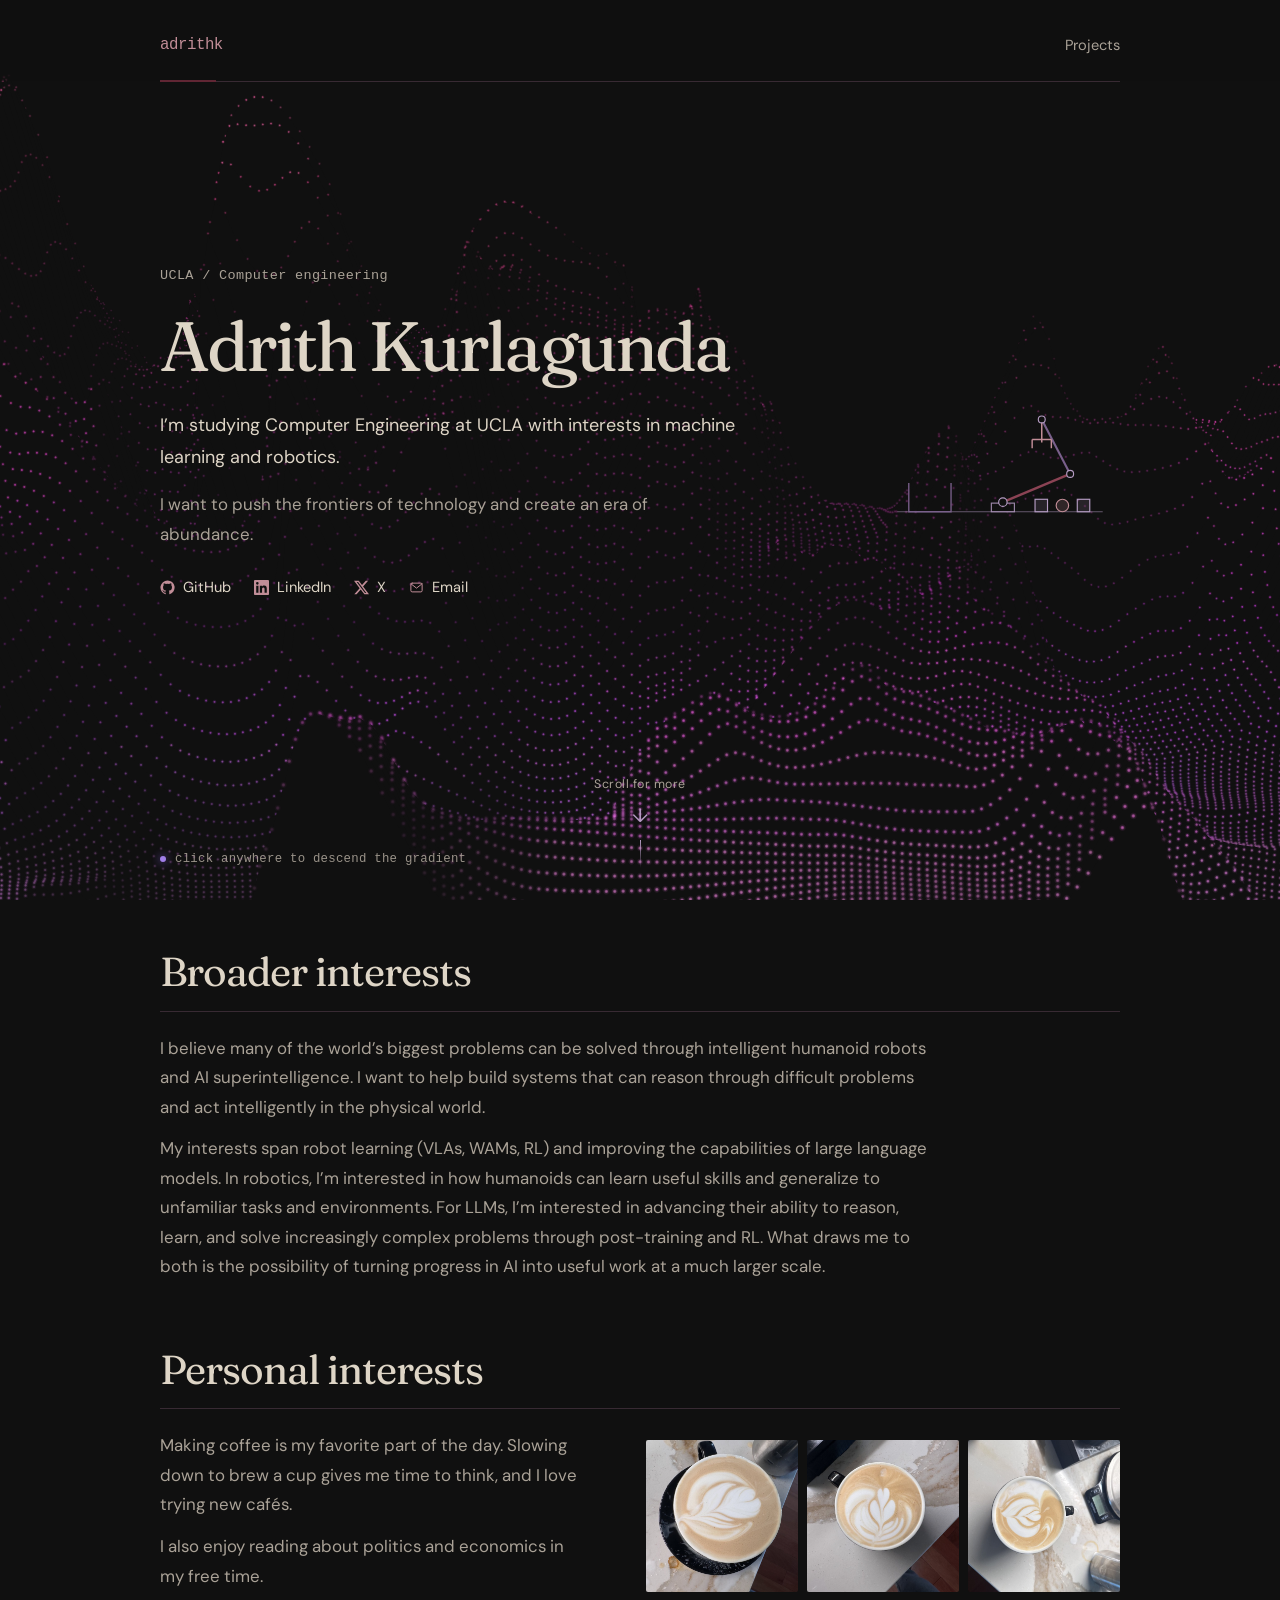
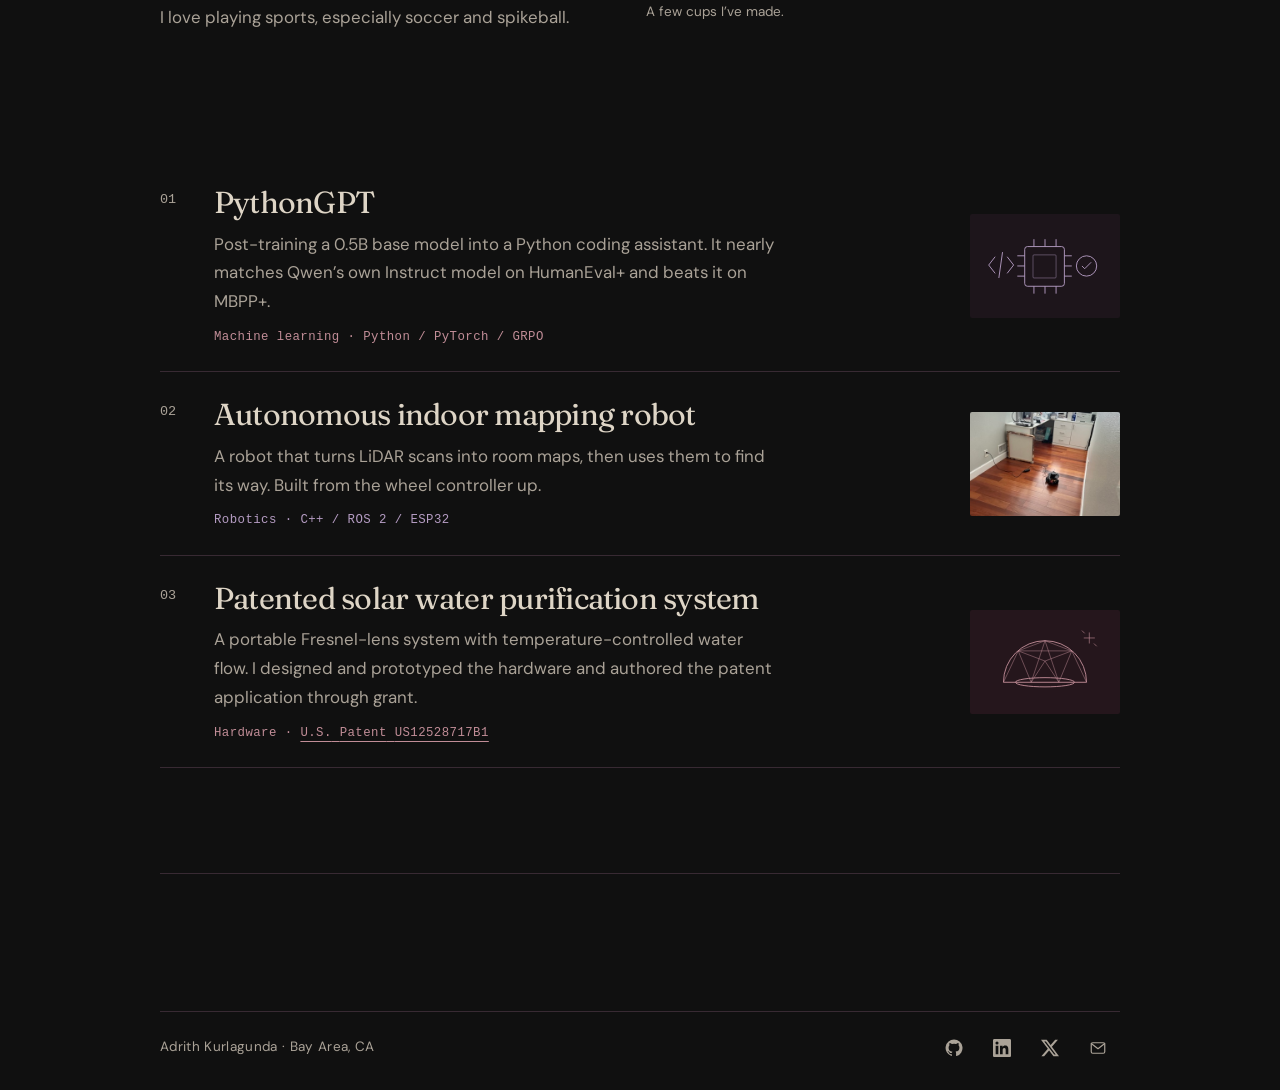
==== commit 6048a79f: "Feature PythonGPT as the top project with final results Make PythonGPT project 01 on the homepage an" ====
--- a/index.html
+++ b/index.html
@@ -82,6 +82,16 @@
 </div>
 <article class="project-row"><span class="project-number" aria-hidden="true">01</span>
 <div>
+<h3><a href="projects/pythongpt/index.html">PythonGPT</a>
+</h3>
+<p>Post-training a 0.5B base model into a Python coding assistant. It nearly matches Qwen’s own Instruct model on HumanEval+ and beats it on MBPP+.
+</p>
+<div class="tags">Machine learning · Python / PyTorch / GRPO
+</div>
+</div><a class="project-thumb" href="projects/pythongpt/index.html" aria-label="Read about PythonGPT"><svg viewBox="0 0 130 85" fill="none" aria-hidden="true"><rect x="43" y="22" width="43" height="43" rx="3" stroke="currentColor"/><rect x="52" y="31" width="25" height="25" rx="1" stroke="currentColor" opacity=".45"/><path d="M53 14v8m12-8v8m12-8v8M53 65v8m12-8v8m12-8v8M35 32h8m-8 11h8m-8 11h8m43-22h8m-8 11h8m-8 11h8M11 33l-7 9 7 9m13-18 7 9-7 9m-5-23-4 28" stroke="currentColor"/><circle cx="110" cy="43" r="11" stroke="currentColor"/><path d="m105 43 3 3 7-7" stroke="currentColor"/></svg></a>
+</article>
+<article class="project-row"><span class="project-number" aria-hidden="true">02</span>
+<div>
 <h3><a href="projects/autonomous-mapping-robot/index.html">Autonomous indoor mapping robot </a>
 </h3>
 <p>A robot that turns LiDAR scans into room maps, then uses them to find its way. Built from the wheel controller up.
@@ -89,16 +99,6 @@
 <div class="tags">Robotics · C++ / ROS 2 / ESP32
 </div>
 </div><a class="project-thumb" href="projects/autonomous-mapping-robot/index.html" aria-label="Read about Autonomous indoor mapping robot"><img src="assets/robot-thumb.jpg" alt="" width="150" height="104" loading="lazy"></a>
-</article>
-<article class="project-row"><span class="project-number" aria-hidden="true">02</span>
-<div>
-<h3><a href="projects/relist/index.html">Relist </a>
-</h3>
-<p>From clothing photos to reviewed resale listings. An applied AI workflow that makes room for evidence, uncertainty, and human judgment.
-</p>
-<div class="tags">Applied AI · Python / FastAPI / Next.js
-</div>
-</div><a class="project-thumb" href="projects/relist/index.html" aria-label="Read about Relist"><svg viewBox="0 0 130 85" fill="none" aria-hidden="true"><rect x="14" y="11" width="43" height="59" rx="2" stroke="currentColor" opacity=".4"/><path d="m28 26 8-4 8 4 7 11-8 5v15H29V42l-8-5 7-11Z" stroke="currentColor" stroke-width="1.2"/><path d="M64 40h14m-4-4 4 4-4 4" stroke="currentColor"/><rect x="85" y="16" width="31" height="51" rx="2" stroke="currentColor"/><path d="M92 29h17M92 36h17M92 43h11" stroke="currentColor" opacity=".5"/><circle cx="102" cy="56" r="5" stroke="currentColor"/><path d="m99 56 2 2 4-4" stroke="currentColor"/></svg></a>
 </article>
 <article class="project-row"><span class="project-number" aria-hidden="true">03</span>
 <div>
